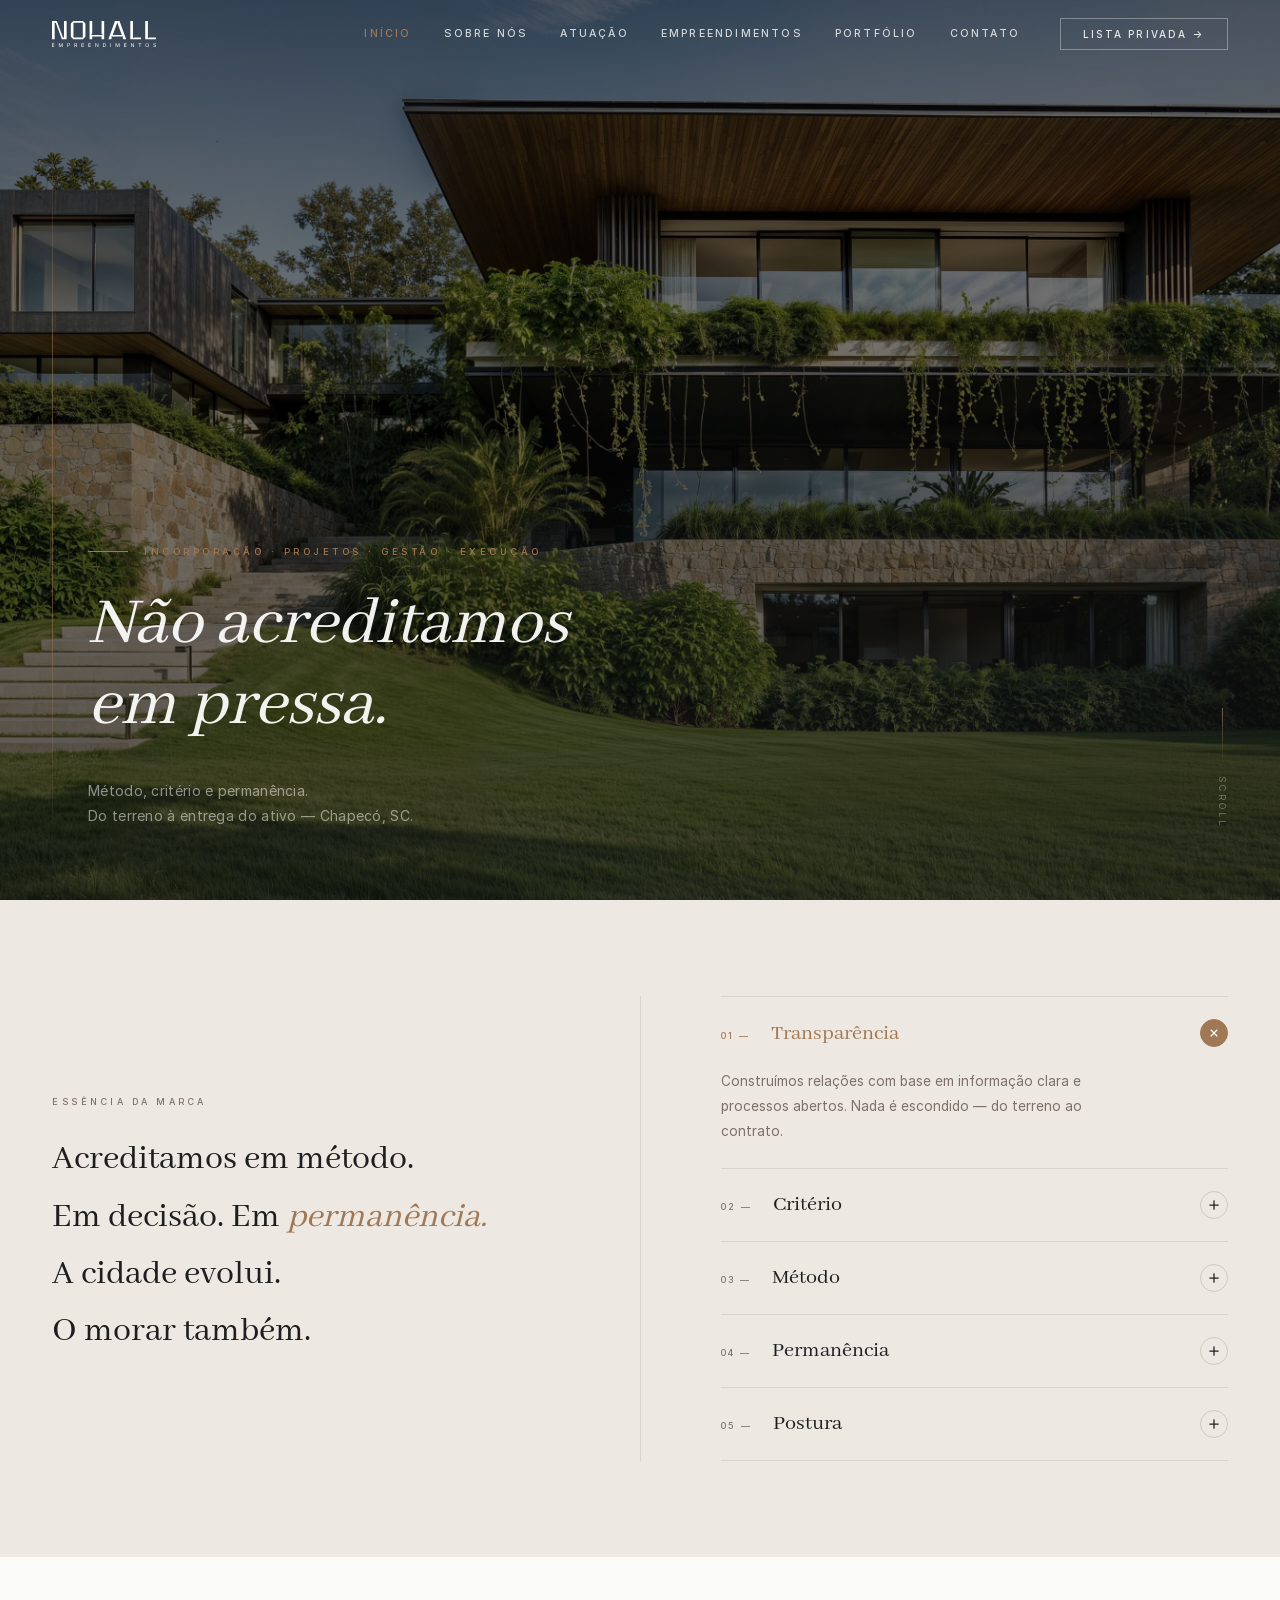
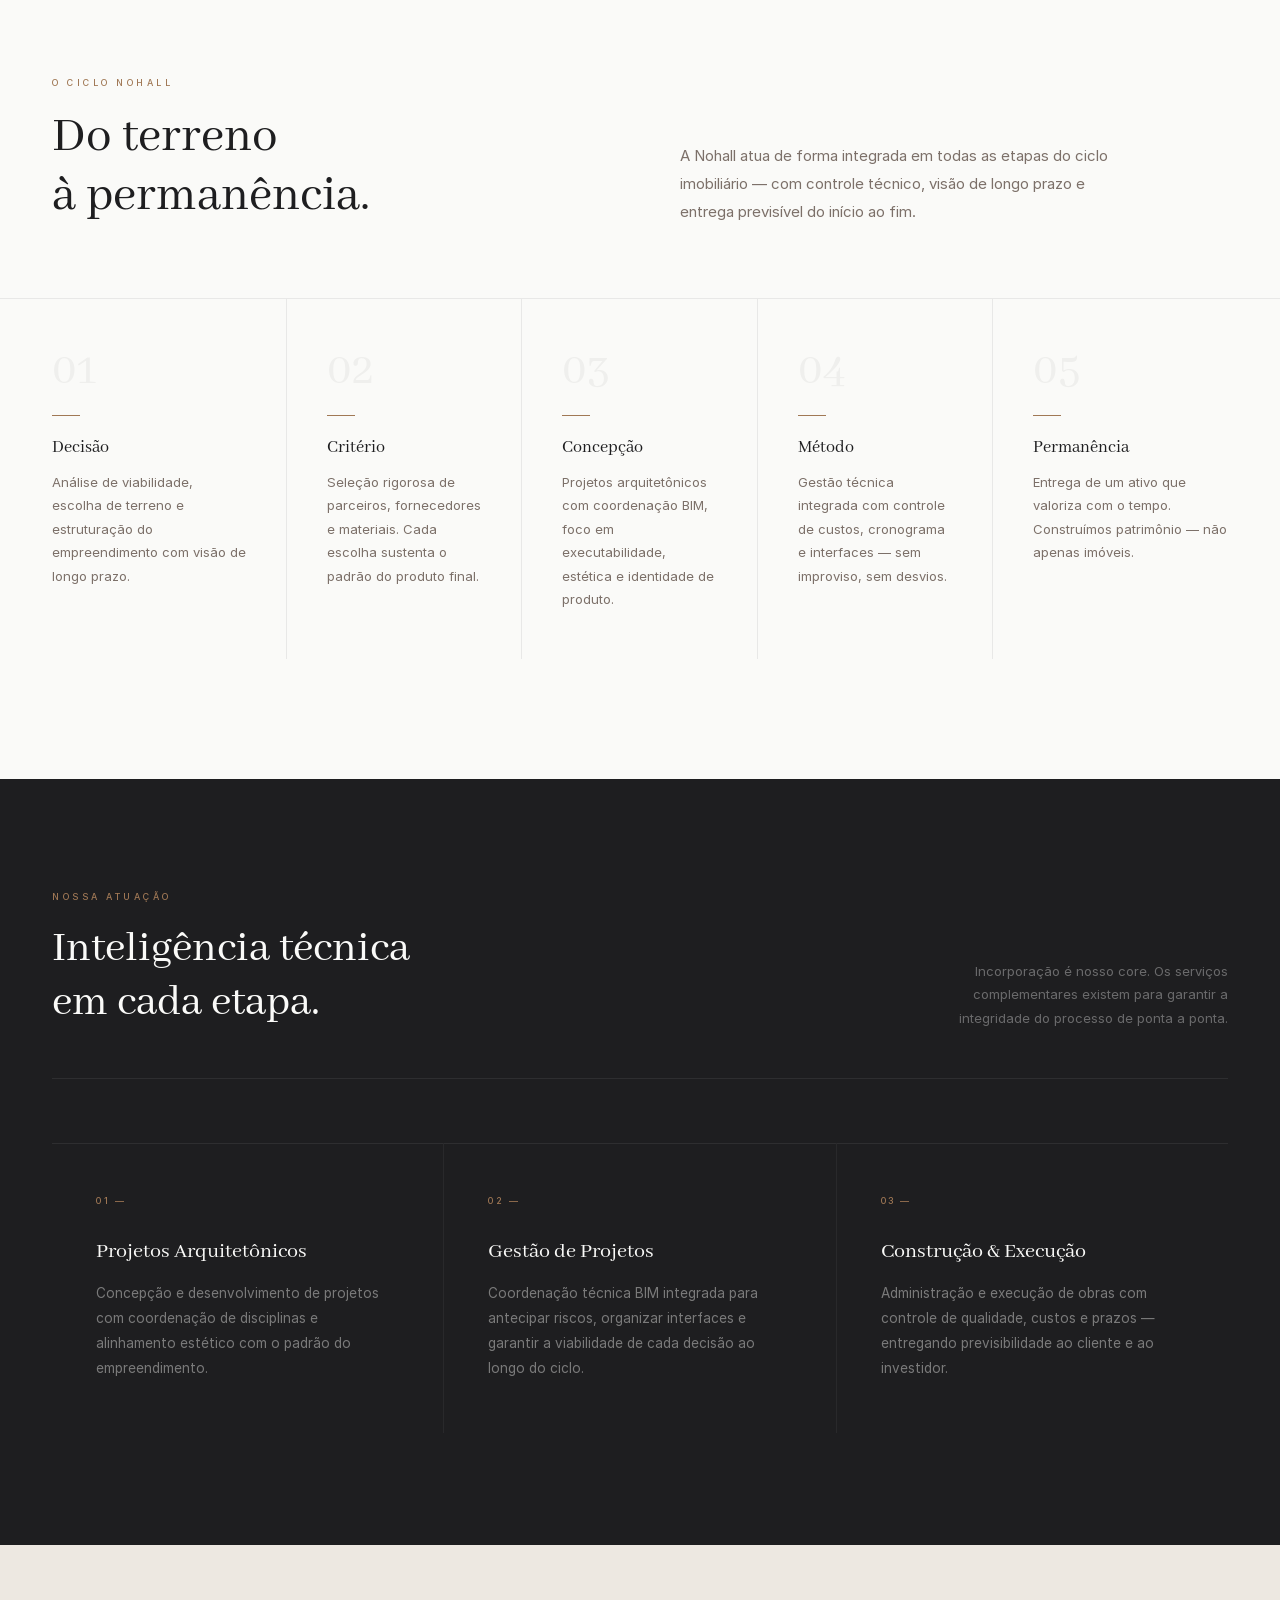
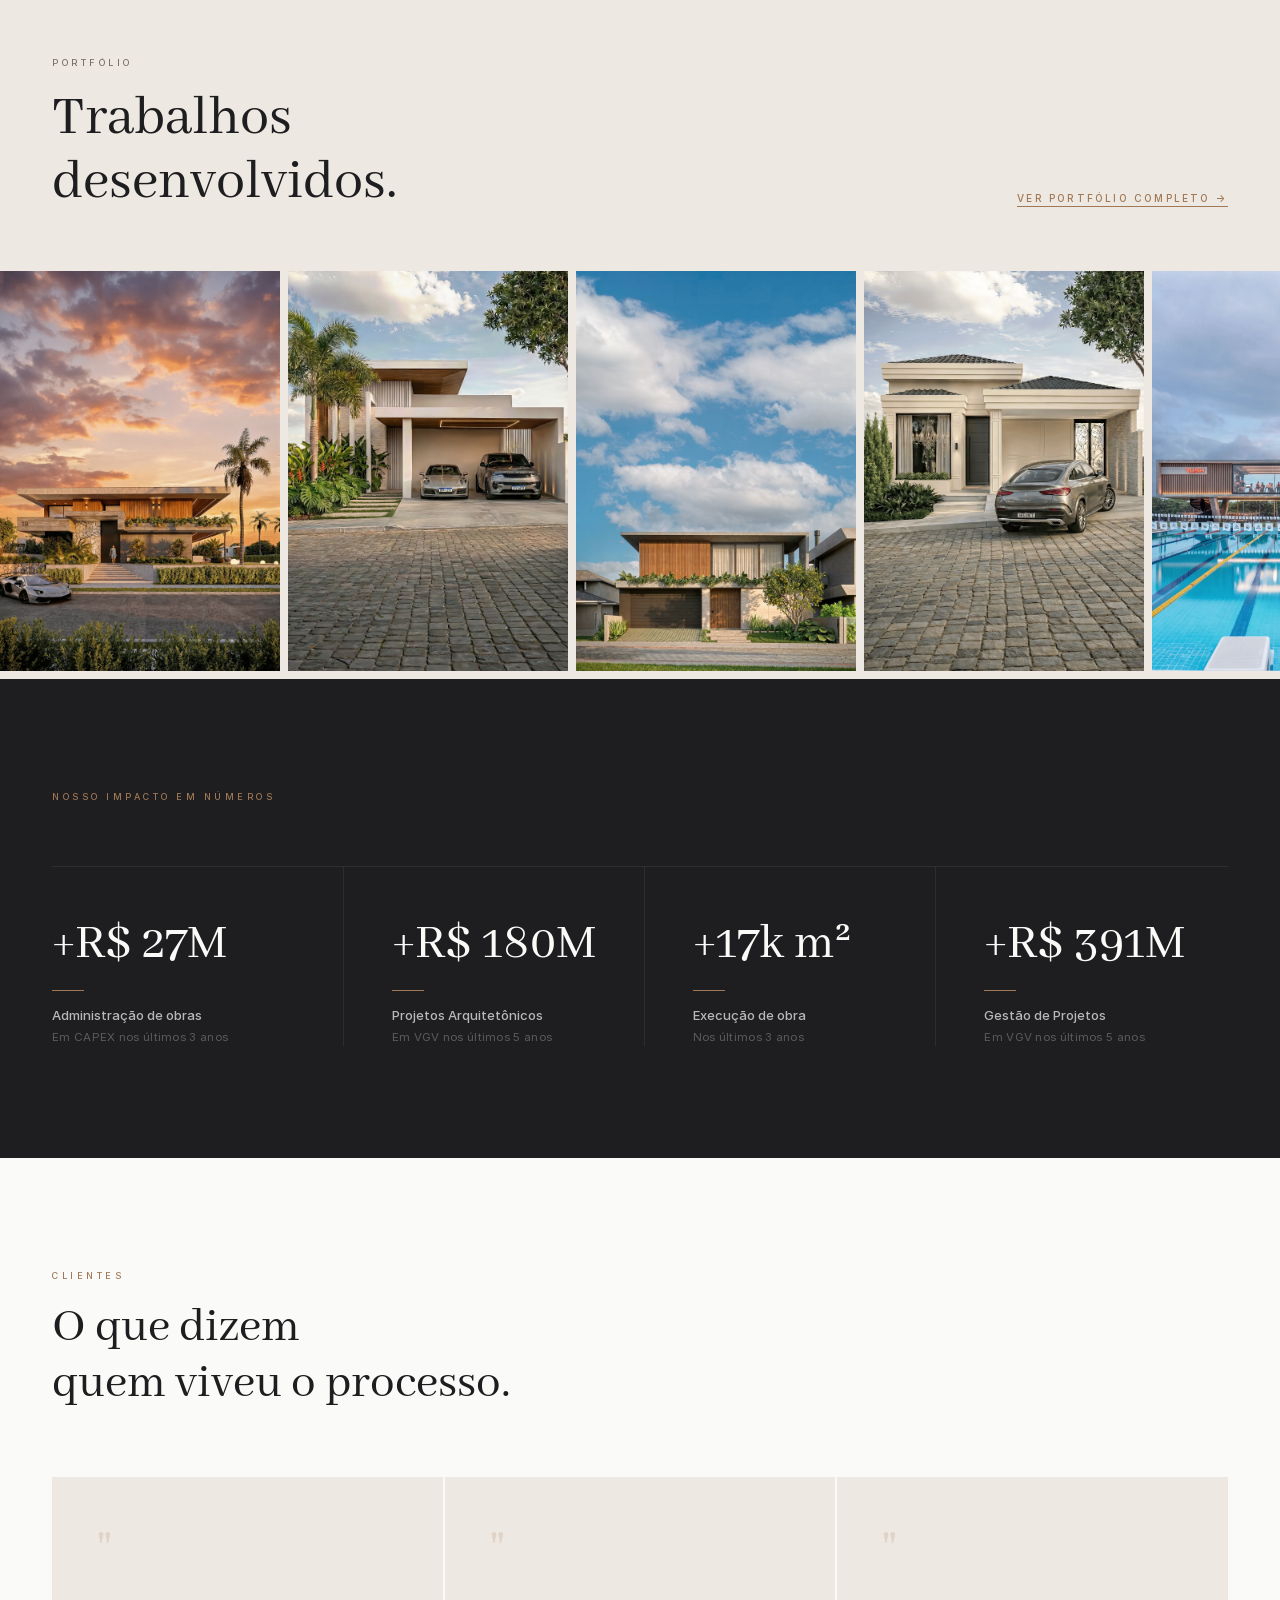
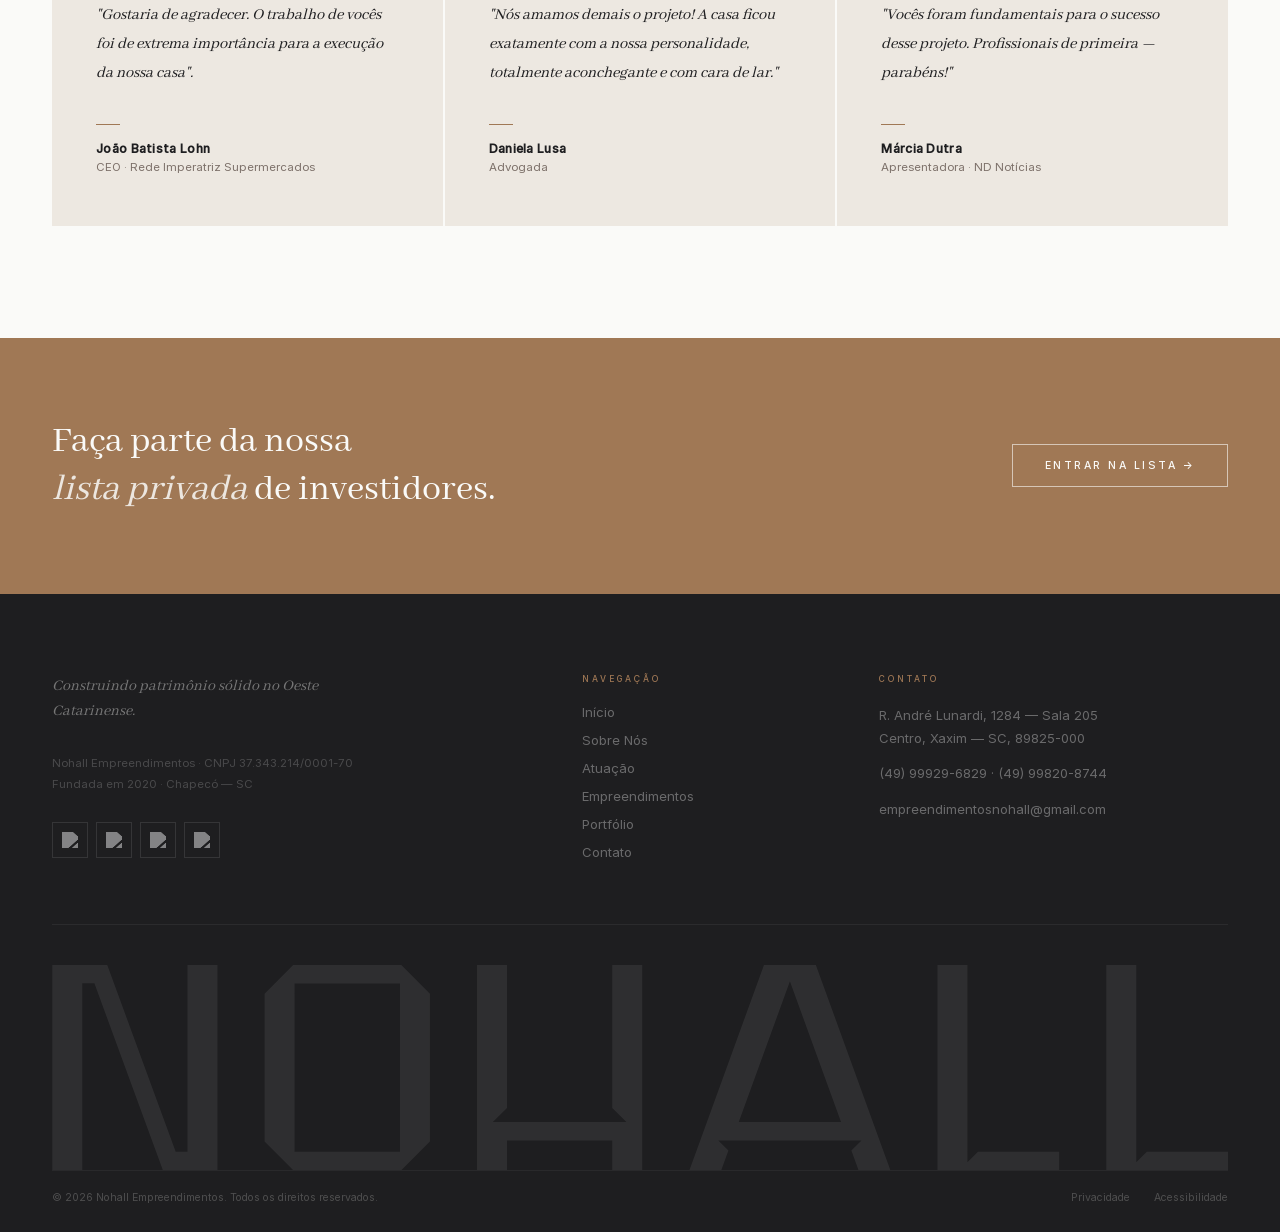
==== index.html @ 476cf3a6 "Update index.html" ====
<!DOCTYPE html>
<html lang="pt-BR">
<head>
<meta charset="UTF-8">
<meta name="viewport" content="width=device-width, initial-scale=1.0">
<title>Nohall Empreendimentos — Incorporação com Pensamento · Chapecó, SC</title>
<meta name="description" content="Incorporadora de alto padrão em Chapecó, SC. Projetos arquitetônicos, gestão técnica e incorporação com método, critério e permanência.">
<meta name="robots" content="index, follow">
<link rel="canonical" href="https://www.nohallempreendimentos.com.br/">
<meta property="og:title" content="Nohall Empreendimentos — Incorporadora de Alto Padrão em Chapecó, SC">
<meta property="og:description" content="Incorporadora de alto padrão em Chapecó, SC. Projetos arquitetônicos, gestão técnica e incorporação com método, critério e permanência.">
<meta property="og:image" content="https://www.nohallempreendimentos.com.br/images/og-cover.jpg">
<meta property="og:url" content="https://www.nohallempreendimentos.com.br/">
<meta property="og:type" content="website">
<meta property="og:locale" content="pt_BR">
<meta property="og:site_name" content="Nohall Empreendimentos">
<meta name="twitter:card" content="summary_large_image">
<meta name="twitter:title" content="Nohall Empreendimentos — Incorporadora de Alto Padrão em Chapecó, SC">
<link rel="preload" href="fonts/abhaya-libre-v18-latin-regular.woff2" as="font" type="font/woff2" crossorigin>
<link rel="preload" href="fonts/Inter-Regular.woff2" as="font" type="font/woff2" crossorigin>
<link rel="preload" href="fonts/Inter-Medium.woff2" as="font" type="font/woff2" crossorigin>
<meta name="twitter:description" content="Incorporadora de alto padrão em Chapecó, SC. Projetos arquitetônicos, gestão técnica e incorporação com método, critério e permanência.">
<script type="application/ld+json">
{"@context":"https://schema.org","@type":"RealEstateAgent","name":"Nohall Empreendimentos","description":"Incorporadora de alto padrão em Chapecó, SC. Projetos arquitetônicos, gestão técnica e incorporação com método, critério e permanência.","url":"https://www.nohallempreendimentos.com.br","telephone":"+554999296829","email":"empreendimentosnohall@gmail.com","foundingDate":"2020","address":{"@type":"PostalAddress","streetAddress":"R. André Lunardi, 1284, Sala 205","addressLocality":"Xaxim","addressRegion":"SC","postalCode":"89825-000","addressCountry":"BR"},"areaServed":{"@type":"Place","name":"Chapecó, Santa Catarina, Brasil"},"sameAs":["https://www.instagram.com/nohall.empreendimentos","https://www.facebook.com/nohallempreendimentos","https://br.linkedin.com/company/nohalldeentrada"]}
</script>

<style>
@font-face{font-family:'AbhayaLibre';src:url('fonts/abhaya-libre-v18-latin-regular.woff2') format('woff2');font-weight:400;font-display:swap;}
@font-face{font-family:'AbhayaLibre';src:url('fonts/abhaya-libre-v18-latin-500.woff2') format('woff2');font-weight:500;font-display:swap;}
@font-face{font-family:'Inter';src:url('fonts/Inter-Light.woff2') format('woff2');font-weight:300;font-display:swap;}
@font-face{font-family:'Inter';src:url('fonts/Inter-Regular.woff2') format('woff2');font-weight:400;font-display:swap;}
@font-face{font-family:'Inter';src:url('fonts/Inter-Italic.woff2') format('woff2');font-weight:400;font-style:italic;font-display:swap;}
@font-face{font-family:'Inter';src:url('fonts/Inter-Medium.woff2') format('woff2');font-weight:500;font-display:swap;}
</style>
<style>
:root{--mirage:#1E1E20;--pastel-brown:#A07855;--dawn-pink:#EDE8E1;--hemp:#7C7069;--white:#FAFAF8;--serif:'AbhayaLibre',Georgia,serif;--sans:'Inter',system-ui,sans-serif;--t:.3s cubic-bezier(.4,0,.2,1);}
*,*::before,*::after{box-sizing:border-box;margin:0;padding:0;}
.sr-only{position:absolute;width:1px;height:1px;padding:0;margin:-1px;overflow:hidden;clip:rect(0,0,0,0);white-space:nowrap;border:0;}
html{scroll-behavior:smooth;}
body{font-family:var(--sans);background:var(--white);color:var(--mirage);overflow-x:hidden;-webkit-font-smoothing:antialiased;}
a{text-decoration:none;color:inherit;}
img{display:block;max-width:100%;}
.site-header{position:fixed;top:0;left:0;right:0;z-index:200;height:68px;display:flex;align-items:center;background:transparent;border-bottom:1px solid transparent;transition:background var(--t),border-color var(--t),box-shadow var(--t);}
.site-header.scrolled{background:rgba(250,250,248,.97);backdrop-filter:blur(12px);border-bottom:1px solid rgba(30,30,32,.08);box-shadow:0 1px 24px rgba(30,30,32,.05);}
.header-inner{max-width:1360px;width:100%;margin:0 auto;padding:0 52px;display:flex;align-items:center;}
.header-logo{line-height:0;margin-right:auto;}
.logo-light{display:block;height:26px;width:auto;}
.logo-dark{display:none;height:26px;width:auto;}
.site-header.scrolled .logo-light{display:none;}
.site-header.scrolled .logo-dark{display:block;}
.header-nav{display:flex;align-items:center;gap:32px;margin-right:40px;}
.header-nav a{font-size:10.5px;font-weight:500;letter-spacing:2.2px;text-transform:uppercase;color:rgba(250,250,248,.8);transition:color var(--t);white-space:nowrap;}
.header-nav a:hover{color:#fff;}
.header-nav a.active{color:var(--pastel-brown);}
.site-header.scrolled .header-nav a{color:var(--hemp);}
.site-header.scrolled .header-nav a:hover{color:var(--mirage);}
.site-header.scrolled .header-nav a.active{color:var(--pastel-brown);border-bottom:1px solid var(--pastel-brown);padding-bottom:2px;}
.header-cta{flex-shrink:0;display:inline-flex;align-items:center;border:1px solid rgba(250,250,248,.4);color:rgba(250,250,248,.9);padding:9px 22px;font-size:10px;font-weight:500;letter-spacing:2.2px;text-transform:uppercase;transition:all var(--t);}
.header-cta:hover{background:rgba(250,250,248,.1);}
.site-header.scrolled .header-cta{border-color:var(--mirage);color:var(--mirage);}
.site-header.scrolled .header-cta:hover{background:var(--mirage);color:var(--white);}
.ham{display:none;flex-direction:column;gap:5px;cursor:pointer;margin-left:auto;}
.ham span{width:22px;height:1.5px;background:rgba(250,250,248,.85);display:block;transition:background var(--t);}
.site-header.scrolled .ham span{background:var(--mirage);}
@media(max-width:900px){.header-nav,.header-cta{display:none;}.ham{display:flex;}.header-inner{padding:0 32px;}}
.mob-nav{display:none;position:fixed;inset:0;z-index:500;background:var(--mirage);flex-direction:column;align-items:center;justify-content:center;gap:36px;}
.mob-nav.open{display:flex;}
.mob-nav a{font-size:13px;letter-spacing:3px;text-transform:uppercase;color:rgba(250,250,248,.75);font-weight:500;transition:color var(--t);}
.mob-nav a:hover{color:var(--pastel-brown);}
.mob-close{position:absolute;top:24px;right:28px;background:none;border:none;color:rgba(250,250,248,.5);font-size:22px;cursor:pointer;}
.cta-band{background:var(--pastel-brown);padding:80px 52px;}
.cta-band-inner{max-width:1360px;margin:0 auto;display:flex;align-items:center;justify-content:space-between;gap:48px;}
.cta-band-title{font-family:var(--serif);font-size:clamp(24px,3vw,40px);font-weight:400;color:var(--white);line-height:1.25;}
.cta-band-title em{font-style:italic;opacity:.85;}
.btn-cta{flex-shrink:0;display:inline-flex;align-items:center;gap:10px;border:1.5px solid rgba(250,250,248,.6);color:var(--white);padding:14px 32px;font-size:10.5px;font-weight:500;letter-spacing:2.5px;text-transform:uppercase;transition:all var(--t);}
.btn-cta:hover{background:rgba(250,250,248,.12);border-color:var(--white);}
.site-footer{background:var(--mirage);padding:80px 52px 0;overflow:hidden;}
.footer-top{max-width:1360px;margin:0 auto;display:grid;grid-template-columns:2fr 1fr 1.5fr;gap:64px;padding-bottom:64px;border-bottom:1px solid rgba(250,250,248,.06);}
.footer-tagline{font-family:var(--serif);font-size:16px;font-style:italic;color:rgba(250,250,248,.4);line-height:1.6;margin-bottom:28px;max-width:300px;}
.footer-sub{font-size:11.5px;color:rgba(250,250,248,.2);line-height:1.8;margin-bottom:28px;}
.footer-social{display:flex;gap:8px;}
.footer-social a{width:36px;height:36px;border:1px solid rgba(250,250,248,.1);display:flex;align-items:center;justify-content:center;transition:border-color var(--t);}
.footer-social a:hover{border-color:var(--pastel-brown);}
.footer-social img{width:17px;height:17px;filter:brightness(0) invert(1);opacity:.45;}
.footer-social a:hover img{opacity:.85;}
.footer-nav-label{font-size:8.5px;letter-spacing:3px;text-transform:uppercase;color:var(--pastel-brown);font-weight:500;margin-bottom:20px;}
.footer-nav-list{display:flex;flex-direction:column;gap:12px;}
.footer-nav-list a{font-size:13px;color:rgba(250,250,248,.35);transition:color var(--t);}
.footer-nav-list a:hover{color:rgba(250,250,248,.85);}
.footer-contact-item{font-size:13px;color:rgba(250,250,248,.35);line-height:1.8;margin-bottom:12px;}
.footer-contact-item a{color:rgba(250,250,248,.35);transition:color var(--t);}
.footer-contact-item a:hover{color:var(--pastel-brown);}
.footer-wordmark{display:block;overflow:hidden;line-height:0;padding:40px 0 0;}
.footer-wordmark img{width:100%;height:auto;opacity:.07;filter:brightness(10);}
.footer-legal{max-width:1360px;margin:0 auto;padding:20px 0 28px;display:flex;justify-content:space-between;align-items:center;font-size:10.5px;color:rgba(250,250,248,.22);border-top:1px solid rgba(250,250,248,.05);}
.footer-legal a{color:rgba(250,250,248,.22);transition:color var(--t);}
.footer-legal a:hover{color:rgba(250,250,248,.5);}
.footer-legal-links{display:flex;gap:24px;}
@media(max-width:900px){.cta-band{padding:64px 32px;}.cta-band-inner{flex-direction:column;align-items:flex-start;gap:32px;}.footer-top{grid-template-columns:1fr;gap:40px;}.site-footer{padding:56px 32px 0;}}
</style>

<style>






</style>
<style>
/* ══════════════════════════════════════
   DESIGN TOKENS — Nohall Manual da Marca 2026
══════════════════════════════════════ */
:root {
  --mirage:       #1E1E20;   /* Primária — fundo escuro */
  --pastel-brown: #A07855;   /* Destaque */
  --dawn-pink:    #EDE8E1;   /* Suporte claro */
  --hemp:         #7C7069;   /* Neutro */
  --white:        #FAFAF8;
  --text-dark:    #1E1E20;
  --text-muted:   #8C8680;
  --serif:        'AbhayaLibre', Georgia, serif;
  --sans:         'Inter', system-ui, sans-serif;
  --transition:   0.3s cubic-bezier(0.4, 0, 0.2, 1);
}

*, *::before, *::after { box-sizing: border-box; margin: 0; padding: 0; }
html { scroll-behavior: smooth; font-size: 16px; }
body { font-family: var(--sans); background: var(--white); color: var(--text-dark); overflow-x: hidden; -webkit-font-smoothing: antialiased; }
a { text-decoration: none; color: inherit; }
img { display: block; max-width: 100%; }

/* ══════════════════════════════════════
   HEADER — fixo, transição ao scroll
══════════════════════════════════════ */
.site-header {
  position: fixed; top: 0; left: 0; right: 0; z-index: 200;
  height: 68px;
  display: flex; align-items: center;
  background: transparent;
  border-bottom: 1px solid transparent;
  transition: background var(--transition), border-color var(--transition), box-shadow var(--transition);
}
.site-header.scrolled {
  background: rgba(250,250,248,0.97);
  backdrop-filter: blur(12px);
  border-bottom: 1px solid rgba(30,30,32,0.08);
  box-shadow: 0 1px 24px rgba(30,30,32,0.06);
}
.header-inner {
  max-width: 1360px; width: 100%; margin: 0 auto;
  padding: 0 52px;
  display: flex; align-items: center; gap: 0;
}
.header-logo { flex-shrink: 0; margin-right: auto; }
.header-logo { line-height: 0; }
.logo-light { display: block; height: 26px; width: auto; }
.logo-dark  { display: none;  height: 26px; width: auto; }
.site-header.scrolled .logo-light { display: none; }
.site-header.scrolled .logo-dark  { display: block; }

.header-nav {
  display: flex; align-items: center; gap: 32px;
  margin-right: 40px;
}
.header-nav a {
  font-size: 10.5px; font-weight: 500; letter-spacing: 2.2px;
  text-transform: uppercase; color: rgba(250,250,248,0.8);
  transition: color var(--transition);
  white-space: nowrap;
}
.header-nav a:hover { color: #fff; }
.header-nav a.active { color: var(--pastel-brown); }
.site-header.scrolled .header-nav a { color: var(--hemp); }
.site-header.scrolled .header-nav a:hover { color: var(--mirage); }
.site-header.scrolled .header-nav a.active { color: var(--pastel-brown); }

.header-cta {
  flex-shrink: 0;
  display: inline-flex; align-items: center;
  border: 1px solid rgba(250,250,248,0.35);
  color: rgba(250,250,248,0.9);
  padding: 9px 22px; font-size: 10px; font-weight: 500;
  letter-spacing: 2.2px; text-transform: uppercase;
  transition: all var(--transition);
}
.header-cta:hover { background: rgba(250,250,248,0.1); }
.site-header.scrolled .header-cta { border-color: var(--mirage); color: var(--mirage); }
.site-header.scrolled .header-cta:hover { background: var(--mirage); color: var(--white); }

.ham { display: none; flex-direction: column; gap: 5px; cursor: pointer; margin-left: auto; padding: 4px; }
.ham span { width: 22px; height: 1.5px; background: rgba(250,250,248,0.85); display: block; transition: background var(--transition); }
.site-header.scrolled .ham span { background: var(--mirage); }

/* ── Mobile Nav ── */
.mob-nav {
  display: none; position: fixed; inset: 0; z-index: 500;
  background: var(--mirage);
  flex-direction: column; align-items: center; justify-content: center; gap: 36px;
}
.mob-nav.open { display: flex; }
.mob-nav a {
  font-size: 13px; letter-spacing: 3px; text-transform: uppercase;
  color: rgba(250,250,248,0.75); font-weight: 500;
  transition: color var(--transition);
}
.mob-nav a:hover { color: var(--pastel-brown); }
.mob-close {
  position: absolute; top: 24px; right: 28px;
  background: none; border: none; color: rgba(250,250,248,0.5);
  font-size: 22px; cursor: pointer; transition: color var(--transition);
}
.mob-close:hover { color: #fff; }

/* ══════════════════════════════════════
   HERO — fullscreen editorial
══════════════════════════════════════ */
.hero {
  position: relative;
  width: 100vw; height: 100svh; min-height: 640px;
  overflow: hidden;
  background: var(--mirage);
  display: flex; flex-direction: column;
}
.hero-bg {
  position: absolute; inset: 0;
  background-image: url('images/site/imagem 03.webp');
  background-size: cover;
  background-position: center 35%;
  filter: brightness(0.48) saturate(0.85);
  transform: scale(1.04);
  animation: heroZoom 24s ease-in-out infinite alternate;
}
@keyframes heroZoom {
  from { transform: scale(1.04); }
  to   { transform: scale(1.00); }
}
.hero-overlay {
  position: absolute; inset: 0;
  background: linear-gradient(
    165deg,
    rgba(30,30,32,0.15) 0%,
    rgba(30,30,32,0.0) 40%,
    rgba(30,30,32,0.55) 100%
  );
}

/* Linha vertical decorativa — lado esquerdo */
.hero-rule {
  position: absolute;
  left: 52px; top: 120px; bottom: 60px;
  width: 1px;
  background: linear-gradient(to bottom, transparent, rgba(160,120,85,0.5) 30%, rgba(160,120,85,0.5) 70%, transparent);
  z-index: 5;
}

/* Conteúdo central do hero */
.hero-content {
  position: absolute;
  left: 88px; bottom: 72px;
  z-index: 10; max-width: 680px;
}
.hero-eyebrow {
  display: flex; align-items: center; gap: 16px;
  margin-bottom: 28px;
}
.hero-eyebrow-line { width: 40px; height: 1px; background: var(--pastel-brown); }
.hero-eyebrow-text {
  font-size: 9.5px; letter-spacing: 3.5px; text-transform: uppercase;
  color: var(--pastel-brown); font-weight: 500;
}
.hero-heading {
  font-family: var(--serif);
  font-size: clamp(36px, 5.5vw, 72px);
  font-weight: 400; font-style: italic;
  color: rgba(250,250,248,0.96);
  line-height: 1.15;
  margin-bottom: 32px;
}
.hero-subtext {
  font-size: 14px; color: rgba(250,250,248,0.52);
  line-height: 1.75; letter-spacing: 0.3px;
  max-width: 420px;
}

/* Indicador de scroll */
.hero-scroll {
  position: absolute; right: 52px; bottom: 72px; z-index: 10;
  display: flex; flex-direction: column; align-items: center; gap: 12px;
}
.hero-scroll-text {
  font-size: 9px; letter-spacing: 3px; text-transform: uppercase;
  color: rgba(250,250,248,0.35); writing-mode: vertical-lr;
}
.hero-scroll-bar {
  width: 1px; height: 56px;
  background: linear-gradient(to bottom, rgba(160,120,85,0.7), transparent);
  animation: scrollPulse 2s ease-in-out infinite;
}
@keyframes scrollPulse {
  0%,100% { opacity: 0.6; transform: scaleY(1); }
  50%      { opacity: 1; transform: scaleY(0.7); transform-origin: top; }
}

/* ══════════════════════════════════════
   MANIFESTO — faixa de texto editorial
══════════════════════════════════════ */
.manifesto-band {
  background: var(--dawn-pink);
  padding: 96px 52px;
  overflow: hidden;
}
.manifesto-inner {
  max-width: 1360px; margin: 0 auto;
  display: grid; grid-template-columns: 1fr 1px 1fr;
  gap: 80px; align-items: center;
}
.manifesto-divider { background: rgba(30,30,32,0.1); align-self: stretch; }
.manifesto-label {
  font-size: 9px; letter-spacing: 3.5px; text-transform: uppercase;
  color: var(--hemp); font-weight: 500; margin-bottom: 24px;
}
.manifesto-text {
  font-family: var(--serif);
  font-size: clamp(22px, 2.8vw, 36px);
  font-weight: 400; color: var(--mirage); line-height: 1.6;
}
.manifesto-text em { font-style: italic; color: var(--pastel-brown); }

/* ── Valores interativos — accordion estilo editorial ── */
.manifesto-values { display: flex; flex-direction: column; }
.mv-item {
  border-top: 1px solid rgba(30,30,32,0.1);
  overflow: hidden;
  cursor: pointer;
}
.mv-item:last-child { border-bottom: 1px solid rgba(30,30,32,0.1); }
.mv-header {
  display: flex; align-items: center; justify-content: space-between;
  padding: 22px 0;
  transition: padding var(--transition);
}
.mv-header-left { display: flex; align-items: baseline; gap: 20px; }
.mv-num {
  font-size: 9px; letter-spacing: 2.5px; color: var(--hemp);
  font-weight: 500; flex-shrink: 0;
  transition: color var(--transition);
}
.mv-word {
  font-family: var(--serif);
  font-size: 22px; font-weight: 400; color: var(--mirage);
  transition: color var(--transition), transform var(--transition);
  transform-origin: left center;
}
.mv-arrow {
  width: 28px; height: 28px; flex-shrink: 0;
  border: 1px solid rgba(30,30,32,0.15);
  border-radius: 50%;
  display: flex; align-items: center; justify-content: center;
  transition: background var(--transition), border-color var(--transition), transform var(--transition);
}
.mv-arrow svg { width: 10px; height: 10px; transition: transform var(--transition); }
.mv-body {
  max-height: 0; overflow: hidden;
  transition: max-height 0.45s cubic-bezier(0.4, 0, 0.2, 1), padding 0.3s;
}
.mv-body-inner {
  padding: 0 0 24px;
  font-size: 13.5px; line-height: 1.85; color: var(--hemp);
  max-width: 420px;
}

/* Estado ativo */
.mv-item.active .mv-num { color: var(--pastel-brown); }
.mv-item.active .mv-word { color: var(--pastel-brown); }
.mv-item.active .mv-arrow {
  background: var(--pastel-brown);
  border-color: var(--pastel-brown);
  transform: rotate(0deg);
}
.mv-item.active .mv-arrow svg { transform: rotate(45deg); }
.mv-item.active .mv-arrow svg path { stroke: white; }
.mv-item.active .mv-body { max-height: 120px; }

/* Hover não-ativo */
.mv-item:not(.active):hover .mv-word { transform: translateX(4px); }
.mv-item:not(.active):hover .mv-arrow { border-color: var(--pastel-brown); }

/* ══════════════════════════════════════
   CICLO NOHALL — processo em 5 etapas
══════════════════════════════════════ */
.ciclo-section {
  background: var(--white);
  padding: 120px 0;
}
.ciclo-header {
  max-width: 1360px; margin: 0 auto 72px;
  padding: 0 52px;
  display: grid; grid-template-columns: 1fr 1fr; gap: 80px; align-items: end;
}
.ciclo-label {
  font-size: 9px; letter-spacing: 3.5px; text-transform: uppercase;
  color: var(--pastel-brown); font-weight: 500; margin-bottom: 20px;
}
.ciclo-title {
  font-family: var(--serif);
  font-size: clamp(32px, 4vw, 52px);
  font-weight: 400; color: var(--mirage); line-height: 1.15;
}
.ciclo-desc {
  font-size: 15px; line-height: 1.85; color: var(--hemp);
  max-width: 440px; align-self: end;
}
.ciclo-steps {
  max-width: 1360px; margin: 0 auto;
  padding: 0 52px;
  display: grid; grid-template-columns: repeat(5, 1fr);
  border-top: 1px solid rgba(30,30,32,0.08);
}
.ciclo-step {
  padding: 48px 40px 48px 0;
  border-right: 1px solid rgba(30,30,32,0.08);
  position: relative;
}
.ciclo-step:last-child { border-right: none; padding-right: 0; }
.ciclo-step + .ciclo-step { padding-left: 40px; }
.ciclo-step-num {
  font-family: var(--serif);
  font-size: 48px; font-weight: 400;
  color: rgba(30,30,32,0.05); line-height: 1;
  margin-bottom: 20px; display: block;
}
.ciclo-step-bar {
  width: 28px; height: 1px;
  background: var(--pastel-brown);
  margin-bottom: 20px;
}
.ciclo-step-title {
  font-family: var(--serif);
  font-size: 18px; font-weight: 400; color: var(--mirage);
  margin-bottom: 12px; line-height: 1.3;
}
.ciclo-step-desc {
  font-size: 13px; line-height: 1.8; color: var(--hemp);
}

/* ══════════════════════════════════════
   SERVIÇOS — fundo Mirage
══════════════════════════════════════ */
.services-section {
  background: var(--mirage);
  padding: 112px 52px;
}
.services-inner { max-width: 1360px; margin: 0 auto; }
.services-top {
  display: flex; align-items: flex-end; justify-content: space-between;
  margin-bottom: 64px;
  padding-bottom: 48px;
  border-bottom: 1px solid rgba(250,250,248,0.07);
}
.services-label {
  font-size: 9px; letter-spacing: 3.5px; text-transform: uppercase;
  color: var(--pastel-brown); font-weight: 500; margin-bottom: 20px;
}
.services-title {
  font-family: var(--serif);
  font-size: clamp(30px, 3.5vw, 48px);
  font-weight: 400; color: var(--white); line-height: 1.2;
}
.services-note {
  font-size: 13px; color: rgba(250,250,248,0.35);
  max-width: 280px; line-height: 1.8; text-align: right;
}
.services-grid {
  display: grid; grid-template-columns: repeat(3, 1fr);
  gap: 1px; background: rgba(250,250,248,0.05);
}
.service-card {
  background: var(--mirage);
  padding: 52px 44px;
  transition: background var(--transition);
  position: relative;
}
.service-card::before {
  content: '';
  position: absolute; top: 0; left: 0; right: 0;
  height: 1px;
  background: rgba(250,250,248,0.07);
}
.service-card:hover { background: rgba(250,250,248,0.03); }
.service-card-num {
  font-size: 9px; letter-spacing: 2.5px; color: var(--pastel-brown);
  margin-bottom: 32px; display: block; font-weight: 500;
}
.service-card-title {
  font-family: var(--serif);
  font-size: 22px; font-weight: 400; color: var(--white);
  margin-bottom: 16px; line-height: 1.25;
}
.service-card-desc {
  font-size: 13.5px; line-height: 1.85; color: rgba(250,250,248,0.42);
}

/* ══════════════════════════════════════
   PORTFÓLIO — galeria com scroll
══════════════════════════════════════ */
.portfolio-section {
  background: var(--dawn-pink);
  padding: 112px 0 0;
}
.portfolio-header {
  max-width: 1360px; margin: 0 auto 56px;
  padding: 0 52px;
  display: flex; align-items: flex-end; justify-content: space-between;
}
.portfolio-label {
  font-size: 9px; letter-spacing: 3.5px; text-transform: uppercase;
  color: var(--hemp); font-weight: 500; margin-bottom: 20px;
}
.portfolio-title {
  font-family: var(--serif);
  font-size: clamp(34px, 4.5vw, 60px);
  font-weight: 400; color: var(--mirage); line-height: 1.1;
}
.portfolio-link {
  font-size: 10px; font-weight: 500; letter-spacing: 2.2px;
  text-transform: uppercase; color: var(--pastel-brown);
  border-bottom: 1px solid var(--pastel-brown);
  padding-bottom: 2px; margin-bottom: 8px; white-space: nowrap;
  transition: color var(--transition), border-color var(--transition);
}
.portfolio-link:hover { color: var(--mirage); border-color: var(--mirage); }

.gallery-viewport {
  overflow: hidden; width: 100%; position: relative;
  max-width: 100vw;
}
.gallery-track {
  display: flex; gap: 8px;
  width: max-content;
  padding: 0 0 8px;
  animation: galleryScroll 50s linear infinite;
}
.gallery-track:hover { animation-play-state: paused; }
@keyframes galleryScroll {
  0%   { transform: translateX(0); }
  100% { transform: translateX(-50%); }
}
.gallery-card {
  position: relative; flex-shrink: 0;
  width: 280px; height: 400px; overflow: hidden;
  cursor: pointer;
}
.gallery-card img {
  width: 100%; height: 100%; object-fit: cover;
  transition: transform 0.7s ease, filter 0.5s;
  filter: saturate(0.9);
}
.gallery-card:hover img { transform: scale(1.05); filter: saturate(1); }
.gallery-overlay {
  position: absolute; inset: 0;
  background: linear-gradient(to top, rgba(30,30,32,0.85) 0%, transparent 50%);
  opacity: 0; transition: opacity 0.4s;
  padding: 24px; display: flex; flex-direction: column; justify-content: flex-end;
}
.gallery-card:hover .gallery-overlay { opacity: 1; }
.gallery-name {
  font-family: var(--serif);
  font-size: 18px; color: #fff; font-weight: 400; line-height: 1.2;
}
.gallery-cat {
  font-size: 8.5px; letter-spacing: 2.5px; text-transform: uppercase;
  color: var(--pastel-brown); margin-top: 6px; font-weight: 500;
}

/* ══════════════════════════════════════
   NÚMEROS — dark, impacto
══════════════════════════════════════ */
.numbers-section {
  background: var(--mirage);
  padding: 112px 52px;
}
.numbers-inner { max-width: 1360px; margin: 0 auto; }
.numbers-label {
  font-size: 9px; letter-spacing: 3.5px; text-transform: uppercase;
  color: var(--pastel-brown); font-weight: 500; margin-bottom: 64px;
}
.numbers-grid {
  display: grid; grid-template-columns: repeat(4, 1fr);
  border-top: 1px solid rgba(250,250,248,0.07);
}
.number-item {
  padding: 52px 48px 0 0;
  border-right: 1px solid rgba(250,250,248,0.07);
}
.number-item + .number-item { padding-left: 48px; }
.number-item:last-child { border-right: none; padding-right: 0; }
.number-value {
  font-family: var(--serif);
  font-size: clamp(34px, 4vw, 58px);
  font-weight: 400; color: var(--white);
  line-height: 1; margin-bottom: 20px;
  white-space: nowrap;
}
.number-bar { width: 32px; height: 1px; background: var(--pastel-brown); margin-bottom: 16px; }
.number-label { font-size: 13px; font-weight: 500; color: rgba(250,250,248,0.7); margin-bottom: 6px; }
.number-desc { font-size: 11.5px; color: rgba(250,250,248,0.28); letter-spacing: 0.3px; line-height: 1.5; }

/* ══════════════════════════════════════
   DEPOIMENTOS
══════════════════════════════════════ */
.testimonials-section {
  background: var(--white);
  padding: 112px 52px;
}
.testimonials-inner { max-width: 1360px; margin: 0 auto; }
.testimonials-top {
  margin-bottom: 64px;
}
.testimonials-label {
  font-size: 9px; letter-spacing: 3.5px; text-transform: uppercase;
  color: var(--pastel-brown); font-weight: 500; margin-bottom: 20px;
}
.testimonials-title {
  font-family: var(--serif);
  font-size: clamp(30px, 3.8vw, 50px);
  font-weight: 400; color: var(--mirage); line-height: 1.15;
}
.testimonials-grid {
  display: grid; grid-template-columns: repeat(3, 1fr); gap: 2px;
}
.testimonial {
  background: var(--dawn-pink);
  padding: 52px 44px;
  border-top: 3px solid transparent;
  transition: border-color var(--transition);
}
.testimonial:hover { border-top-color: var(--pastel-brown); }
.t-quote {
  font-family: var(--serif);
  font-size: 56px; color: rgba(160,120,85,0.18);
  line-height: 0.8; margin-bottom: 24px; display: block;
}
.t-text {
  font-family: var(--serif);
  font-size: 16.5px; font-style: italic;
  color: var(--mirage); line-height: 1.75; margin-bottom: 36px;
}
.t-line { width: 24px; height: 1px; background: var(--pastel-brown); margin-bottom: 16px; }
.t-author { font-size: 12.5px; font-weight: 600; color: var(--mirage); letter-spacing: 0.3px; }
.t-role { font-size: 11.5px; color: var(--hemp); margin-top: 4px; }

/* ══════════════════════════════════════
   CTA BAND
══════════════════════════════════════ */
.cta-band {
  background: var(--pastel-brown);
  padding: 80px 52px;
}
.cta-band-inner {
  max-width: 1360px; margin: 0 auto;
  display: flex; align-items: center; justify-content: space-between; gap: 48px;
}
.cta-band-title {
  font-family: var(--serif);
  font-size: clamp(24px, 3vw, 40px);
  font-weight: 400; color: var(--white); line-height: 1.25;
}
.cta-band-title em { font-style: italic; opacity: 0.85; }
.btn-cta {
  flex-shrink: 0;
  display: inline-flex; align-items: center; gap: 10px;
  background: transparent;
  border: 1.5px solid rgba(250,250,248,0.6);
  color: var(--white);
  padding: 14px 32px; font-size: 10.5px; font-weight: 500;
  letter-spacing: 2.5px; text-transform: uppercase;
  transition: all var(--transition);
}
.btn-cta:hover {
  background: rgba(250,250,248,0.12);
  border-color: var(--white);
}

/* ══════════════════════════════════════
   FOOTER
══════════════════════════════════════ */
.site-footer {
  background: var(--mirage);
  padding: 80px 52px 0;
  overflow: hidden;
}
.footer-top {
  max-width: 1360px; margin: 0 auto;
  display: grid; grid-template-columns: 2fr 1fr 1.5fr; gap: 64px;
  padding-bottom: 64px;
  border-bottom: 1px solid rgba(250,250,248,0.06);
}
.footer-tagline {
  font-family: var(--serif);
  font-size: 16px; font-style: italic;
  color: rgba(250,250,248,0.4); line-height: 1.6;
  margin-bottom: 28px; max-width: 300px;
}
.footer-sub {
  font-size: 11.5px; color: rgba(250,250,248,0.2);
  line-height: 1.8; margin-bottom: 28px;
}
.footer-social { display: flex; gap: 8px; }
.footer-social a {
  width: 36px; height: 36px;
  border: 1px solid rgba(250,250,248,0.1);
  display: flex; align-items: center; justify-content: center;
  transition: border-color var(--transition);
}
.footer-social a:hover { border-color: var(--pastel-brown); }
.footer-social img { width: 17px; height: 17px; filter: brightness(0) invert(1); opacity: 0.45; }
.footer-social a:hover img { opacity: 0.85; }
.footer-nav-label {
  font-size: 8.5px; letter-spacing: 3px; text-transform: uppercase;
  color: var(--pastel-brown); font-weight: 500; margin-bottom: 20px;
}
.footer-nav-list { display: flex; flex-direction: column; gap: 12px; }
.footer-nav-list a { font-size: 13px; color: rgba(250,250,248,0.35); transition: color var(--transition); }
.footer-nav-list a:hover { color: rgba(250,250,248,0.85); }
.footer-contact-item { font-size: 13px; color: rgba(250,250,248,0.35); line-height: 1.8; margin-bottom: 12px; }
.footer-contact-item a { color: rgba(250,250,248,0.35); transition: color var(--transition); }
.footer-contact-item a:hover { color: var(--pastel-brown); }

.footer-wordmark {
  display: block; overflow: hidden; line-height: 0;
  padding: 40px 0 0;
}
.footer-wordmark img { width: 100%; height: auto; opacity: 0.07; filter: brightness(10); }

.footer-legal {
  max-width: 1360px; margin: 0 auto;
  padding: 20px 0 28px;
  display: flex; justify-content: space-between; align-items: center;
  font-size: 10.5px; color: rgba(250,250,248,0.22);
  border-top: 1px solid rgba(250,250,248,0.05);
}
.footer-legal a { color: rgba(250,250,248,0.22); transition: color var(--transition); }
.footer-legal a:hover { color: rgba(250,250,248,0.5); }
.footer-legal-links { display: flex; gap: 24px; }

/* ══════════════════════════════════════
   RESPONSIVE
══════════════════════════════════════ */
@media (max-width: 1100px) {
  .ciclo-steps { grid-template-columns: repeat(3, 1fr); }
  .ciclo-step:nth-child(3) { border-right: none; }
  .ciclo-step:nth-child(4) { padding-left: 0; }
  .numbers-grid { grid-template-columns: repeat(2, 1fr); }
  .number-item:nth-child(2) { border-right: none; padding-right: 0; }
  .number-item:nth-child(3) { padding-left: 0; }
}
@media (max-width: 900px) {
  .header-nav, .header-cta { display: none; }
  .ham { display: flex; }
  .hero-content { left: 32px; right: 32px; bottom: 52px; }
  .hero-rule, .hero-scroll { display: none; }
  .manifesto-inner { grid-template-columns: 1fr; gap: 48px; }
  .manifesto-divider { display: none; }
  .ciclo-header { grid-template-columns: 1fr; gap: 24px; }
  .ciclo-steps { grid-template-columns: repeat(2, 1fr); padding: 0 32px; }
  .ciclo-step:nth-child(2n) { border-right: none; padding-right: 0; }
  .ciclo-step:nth-child(2n+1) { padding-left: 0; }
  .services-section, .numbers-section, .testimonials-section, .portfolio-header { padding-left: 32px; padding-right: 32px; }
  .manifesto-band, .cta-band { padding-left: 32px; padding-right: 32px; }
  .ciclo-header { padding: 0 32px; }
  .services-grid { grid-template-columns: 1fr; }
  .services-top { flex-direction: column; align-items: flex-start; gap: 20px; }
  .services-note { text-align: left; }
  .testimonials-grid { grid-template-columns: 1fr; }
  .numbers-grid { grid-template-columns: 1fr 1fr; }
  .cta-band-inner { flex-direction: column; align-items: flex-start; gap: 32px; }
  .footer-top { grid-template-columns: 1fr; gap: 40px; }
  .site-footer { padding: 56px 32px 0; }
  .header-inner { padding: 0 32px; }
  .portfolio-header { flex-direction: column; align-items: flex-start; gap: 20px; }
}
@media (max-width: 600px) {
  .ciclo-steps { grid-template-columns: 1fr; padding: 0 24px; }
  .ciclo-step { border-right: none !important; padding-left: 0 !important; padding-right: 0 !important; }
  .numbers-grid { grid-template-columns: 1fr; }
  .number-item { border-right: none !important; padding-left: 0 !important; padding-right: 0 !important; }
  .footer-legal { flex-direction: column; gap: 10px; text-align: center; }
  .manifesto-values { display: flex; flex-direction: column; }
}
</style>
</head>
<body>
<h1 class="sr-only">Nohall Empreendimentos — Incorporadora de Alto Padrão em Chapecó, SC</h1>
<nav class="mob-nav" id="mobNav">
  <button class="mob-close" onclick="document.getElementById('mobNav').classList.remove('open')">✕</button>
  <a href="index.html">Início</a><a href="sobre-nos.html">Sobre Nós</a><a href="atuacao.html">Atuação</a>
  <a href="empreendimentos.html">Empreendimentos</a><a href="portfolio.html">Portfólio</a><a href="contato.html">Contato</a>
</nav>
<header class="site-header" id="siteHeader">
  <div class="header-inner">
    <a href="index.html" class="header-logo">
      <img class="logo-light" src="[data-uri]" alt="Nohall Empreendimentos">
      <img class="logo-dark"  src="[data-uri]"  alt="Nohall Empreendimentos">
    </a>
    <nav class="header-nav"><a href="index.html" class="active">Início</a><a href="sobre-nos.html">Sobre Nós</a><a href="atuacao.html">Atuação</a><a href="empreendimentos.html">Empreendimentos</a><a href="portfolio.html">Portfólio</a><a href="contato.html">Contato</a></nav>
    <a href="lista-privada.html" class="header-cta">Lista Privada →</a>
    <div class="ham" onclick="document.getElementById('mobNav').classList.add('open')"><span></span><span></span><span></span></div>
  </div>
</header>

<!-- ── MOBILE NAV ── -->


<!-- ── HEADER ── -->


<!-- ════════════════════════
     HERO
════════════════════════ -->
<section class="hero">
  <div class="hero-bg"></div>
  <div class="hero-overlay"></div>
  <div class="hero-rule"></div>

  <div class="hero-content">
    <div class="hero-eyebrow">
      <div class="hero-eyebrow-line"></div>
      <span class="hero-eyebrow-text">Incorporação · Projetos · Gestão · Execução</span>
    </div>
    <h1 class="hero-heading">Não acreditamos<br>em pressa.</h1>
    <p class="hero-subtext">Método, critério e permanência.<br>Do terreno à entrega do ativo — Chapecó, SC.</p>
  </div>

  <div class="hero-scroll">
    <div class="hero-scroll-bar"></div>
    <span class="hero-scroll-text">Scroll</span>
  </div>
</section>

<!-- ════════════════════════
     MANIFESTO
════════════════════════ -->
<section class="manifesto-band">
  <div class="manifesto-inner">
    <div class="manifesto-left">
      <div class="manifesto-label">Essência da Marca</div>
      <p class="manifesto-text">
        Acreditamos em método.<br>
        Em decisão. Em <em>permanência.</em><br>
        A cidade evolui.<br>
        O morar também.
      </p>
    </div>
    <div class="manifesto-divider"></div>
    <div class="manifesto-right">
      <div class="manifesto-values">

        <div class="mv-item active">
          <div class="mv-header">
            <div class="mv-header-left">
              <span class="mv-num">01 —</span>
              <span class="mv-word">Transparência</span>
            </div>
            <div class="mv-arrow">
              <svg viewBox="0 0 12 12" fill="none" xmlns="http://www.w3.org/2000/svg">
                <path d="M6 1v10M1 6h10" stroke="#1E1E20" stroke-width="1.5" stroke-linecap="round"/>
              </svg>
            </div>
          </div>
          <div class="mv-body">
            <div class="mv-body-inner">Construímos relações com base em informação clara e processos abertos. Nada é escondido — do terreno ao contrato.</div>
          </div>
        </div>

        <div class="mv-item">
          <div class="mv-header">
            <div class="mv-header-left">
              <span class="mv-num">02 —</span>
              <span class="mv-word">Critério</span>
            </div>
            <div class="mv-arrow">
              <svg viewBox="0 0 12 12" fill="none" xmlns="http://www.w3.org/2000/svg">
                <path d="M6 1v10M1 6h10" stroke="#1E1E20" stroke-width="1.5" stroke-linecap="round"/>
              </svg>
            </div>
          </div>
          <div class="mv-body">
            <div class="mv-body-inner">Cada decisão — de terreno, parceiro ou material — passa por uma avaliação rigorosa. Não fazemos por impulso ou por volume.</div>
          </div>
        </div>

        <div class="mv-item">
          <div class="mv-header">
            <div class="mv-header-left">
              <span class="mv-num">03 —</span>
              <span class="mv-word">Método</span>
            </div>
            <div class="mv-arrow">
              <svg viewBox="0 0 12 12" fill="none" xmlns="http://www.w3.org/2000/svg">
                <path d="M6 1v10M1 6h10" stroke="#1E1E20" stroke-width="1.5" stroke-linecap="round"/>
              </svg>
            </div>
          </div>
          <div class="mv-body">
            <div class="mv-body-inner">Processos estruturados que garantem previsibilidade em todas as etapas — do projeto à entrega. Sem improvisos, sem desvios.</div>
          </div>
        </div>

        <div class="mv-item">
          <div class="mv-header">
            <div class="mv-header-left">
              <span class="mv-num">04 —</span>
              <span class="mv-word">Permanência</span>
            </div>
            <div class="mv-arrow">
              <svg viewBox="0 0 12 12" fill="none" xmlns="http://www.w3.org/2000/svg">
                <path d="M6 1v10M1 6h10" stroke="#1E1E20" stroke-width="1.5" stroke-linecap="round"/>
              </svg>
            </div>
          </div>
          <div class="mv-body">
            <div class="mv-body-inner">Construímos com intenção de durar. Não perseguimos tendências — criamos patrimônio que valoriza com o tempo.</div>
          </div>
        </div>

        <div class="mv-item">
          <div class="mv-header">
            <div class="mv-header-left">
              <span class="mv-num">05 —</span>
              <span class="mv-word">Postura</span>
            </div>
            <div class="mv-arrow">
              <svg viewBox="0 0 12 12" fill="none" xmlns="http://www.w3.org/2000/svg">
                <path d="M6 1v10M1 6h10" stroke="#1E1E20" stroke-width="1.5" stroke-linecap="round"/>
              </svg>
            </div>
          </div>
          <div class="mv-body">
            <div class="mv-body-inner">Elegante, mas sem arrogância. Seguros sem ser frios. Nossa postura reflete o que entregamos: consistência e respeito ao cliente.</div>
          </div>
        </div>

      </div>
    </div>
  </div>
</section>

<!-- ════════════════════════
     O CICLO NOHALL
════════════════════════ -->
<section class="ciclo-section">
  <div class="ciclo-header">
    <div>
      <div class="ciclo-label">O Ciclo Nohall</div>
      <h2 class="ciclo-title">Do terreno<br>à permanência.</h2>
    </div>
    <p class="ciclo-desc">A Nohall atua de forma integrada em todas as etapas do ciclo imobiliário — com controle técnico, visão de longo prazo e entrega previsível do início ao fim.</p>
  </div>
  <div class="ciclo-steps">
    <div class="ciclo-step">
      <span class="ciclo-step-num">01</span>
      <div class="ciclo-step-bar"></div>
      <div class="ciclo-step-title">Decisão</div>
      <p class="ciclo-step-desc">Análise de viabilidade, escolha de terreno e estruturação do empreendimento com visão de longo prazo.</p>
    </div>
    <div class="ciclo-step">
      <span class="ciclo-step-num">02</span>
      <div class="ciclo-step-bar"></div>
      <div class="ciclo-step-title">Critério</div>
      <p class="ciclo-step-desc">Seleção rigorosa de parceiros, fornecedores e materiais. Cada escolha sustenta o padrão do produto final.</p>
    </div>
    <div class="ciclo-step">
      <span class="ciclo-step-num">03</span>
      <div class="ciclo-step-bar"></div>
      <div class="ciclo-step-title">Concepção</div>
      <p class="ciclo-step-desc">Projetos arquitetônicos com coordenação BIM, foco em executabilidade, estética e identidade de produto.</p>
    </div>
    <div class="ciclo-step">
      <span class="ciclo-step-num">04</span>
      <div class="ciclo-step-bar"></div>
      <div class="ciclo-step-title">Método</div>
      <p class="ciclo-step-desc">Gestão técnica integrada com controle de custos, cronograma e interfaces — sem improviso, sem desvios.</p>
    </div>
    <div class="ciclo-step">
      <span class="ciclo-step-num">05</span>
      <div class="ciclo-step-bar"></div>
      <div class="ciclo-step-title">Permanência</div>
      <p class="ciclo-step-desc">Entrega de um ativo que valoriza com o tempo. Construímos patrimônio — não apenas imóveis.</p>
    </div>
  </div>
</section>

<!-- ════════════════════════
     SERVIÇOS
════════════════════════ -->
<section class="services-section">
  <div class="services-inner">
    <div class="services-top">
      <div>
        <div class="services-label">Nossa Atuação</div>
        <h2 class="services-title">Inteligência técnica<br>em cada etapa.</h2>
      </div>
      <p class="services-note">Incorporação é nosso core. Os serviços complementares existem para garantir a integridade do processo de ponta a ponta.</p>
    </div>
    <div class="services-grid">
      <div class="service-card">
        <span class="service-card-num">01 —</span>
        <div class="service-card-title">Projetos Arquitetônicos</div>
        <p class="service-card-desc">Concepção e desenvolvimento de projetos com coordenação de disciplinas e alinhamento estético com o padrão do empreendimento.</p>
      </div>
      <div class="service-card">
        <span class="service-card-num">02 —</span>
        <div class="service-card-title">Gestão de Projetos</div>
        <p class="service-card-desc">Coordenação técnica BIM integrada para antecipar riscos, organizar interfaces e garantir a viabilidade de cada decisão ao longo do ciclo.</p>
      </div>
      <div class="service-card">
        <span class="service-card-num">03 —</span>
        <div class="service-card-title">Construção & Execução</div>
        <p class="service-card-desc">Administração e execução de obras com controle de qualidade, custos e prazos — entregando previsibilidade ao cliente e ao investidor.</p>
      </div>
    </div>
  </div>
</section>

<!-- ════════════════════════
     PORTFÓLIO — galeria
════════════════════════ -->
<section class="portfolio-section">
  <div class="portfolio-header">
    <div>
      <div class="portfolio-label">Portfólio</div>
      <h2 class="portfolio-title">Trabalhos<br>desenvolvidos.</h2>
    </div>
    <a href="portfolio.html" class="portfolio-link">Ver portfólio completo →</a>
  </div>
  <div class="gallery-viewport">
        <div class="gallery-track">
      <div class="gallery-card"><img src="images/empreendimentos/casa-jbl.webp" alt="Casa JBL" loading="lazy"><div class="gallery-overlay"><div class="gallery-name">Casa JBL</div><div class="gallery-cat">Residencial</div></div></div>
      <div class="gallery-card"><img src="images/empreendimentos/casa-aurora.webp" alt="Casa Aurora" loading="lazy"><div class="gallery-overlay"><div class="gallery-name">Casa Aurora</div><div class="gallery-cat">Residencial</div></div></div>
      <div class="gallery-card"><img src="images/empreendimentos/casa-bossa.webp" alt="Casa Bossa" loading="lazy"><div class="gallery-overlay"><div class="gallery-name">Casa Bossa</div><div class="gallery-cat">Alto Padrão</div></div></div>
      <div class="gallery-card"><img src="images/empreendimentos/casa-elisios.webp" alt="Casa Elísios" loading="lazy"><div class="gallery-overlay"><div class="gallery-name">Casa Elísios</div><div class="gallery-cat">Residencial</div></div></div>
      <div class="gallery-card"><img src="images/empreendimentos/rush-wellness.webp" alt="RUSH Wellness" loading="lazy"><div class="gallery-overlay"><div class="gallery-name">RUSH Wellness</div><div class="gallery-cat">Comercial</div></div></div>
      <div class="gallery-card"><img src="images/empreendimentos/casa-onix.webp" alt="Casa Ônix" loading="lazy"><div class="gallery-overlay"><div class="gallery-name">Casa Ônix</div><div class="gallery-cat">Residencial</div></div></div>
      <div class="gallery-card"><img src="images/empreendimentos/manhattan-residence.webp" alt="Manhattan Residence" loading="lazy"><div class="gallery-overlay"><div class="gallery-name">Manhattan Residence</div><div class="gallery-cat">Alto Padrão</div></div></div>
      <div class="gallery-card"><img src="images/empreendimentos/casa-agata.webp" alt="Casa Ágata" loading="lazy"><div class="gallery-overlay"><div class="gallery-name">Casa Ágata</div><div class="gallery-cat">Residencial</div></div></div>
      <div class="gallery-card"><img src="images/empreendimentos/villa-residence.webp" alt="Villa Residence" loading="lazy"><div class="gallery-overlay"><div class="gallery-name">Villa Residence</div><div class="gallery-cat">Alto Padrão</div></div></div>
      <div class="gallery-card"><img src="images/empreendimentos/serena-residence.webp" alt="Serena Residence" loading="lazy"><div class="gallery-overlay"><div class="gallery-name">Serena Residence</div><div class="gallery-cat">Alto Padrão</div></div></div>
      <div class="gallery-card"><img src="images/empreendimentos/urban-residence.webp" alt="Urban Residence" loading="lazy"><div class="gallery-overlay"><div class="gallery-name">Urban Residence</div><div class="gallery-cat">Alto Padrão</div></div></div>
      <div class="gallery-card"><img src="images/empreendimentos/casa-ma.webp" alt="Casa MA" loading="lazy"><div class="gallery-overlay"><div class="gallery-name">Casa MA</div><div class="gallery-cat">Residencial</div></div></div>
      <div class="gallery-card"><img src="images/empreendimentos/casa-jfm.webp" alt="Casa JFM" loading="lazy"><div class="gallery-overlay"><div class="gallery-name">Casa JFM</div><div class="gallery-cat">Residencial</div></div></div>
      <div class="gallery-card"><img src="images/empreendimentos/casa-madu.webp" alt="Casa Madu" loading="lazy"><div class="gallery-overlay"><div class="gallery-name">Casa Madu</div><div class="gallery-cat">Residencial</div></div></div>
      <div class="gallery-card"><img src="images/empreendimentos/casa-varanda.webp" alt="Casa Varanda" loading="lazy"><div class="gallery-overlay"><div class="gallery-name">Casa Varanda</div><div class="gallery-cat">Residencial</div></div></div>
      <div class="gallery-card"><img src="images/empreendimentos/colline-residence.webp" alt="Colline Residence" loading="lazy"><div class="gallery-overlay"><div class="gallery-name">Colline Residence</div><div class="gallery-cat">Alto Padrão</div></div></div>
      <div class="gallery-card"><img src="images/empreendimentos/nh-residence.webp" alt="NH Residence" loading="lazy"><div class="gallery-overlay"><div class="gallery-name">NH Residence</div><div class="gallery-cat">Alto Padrão</div></div></div>
      <div class="gallery-card"><img src="images/empreendimentos/porto-esmeralda.webp" alt="Porto Esmeralda" loading="lazy"><div class="gallery-overlay"><div class="gallery-name">Porto Esmeralda</div><div class="gallery-cat">Alto Padrão</div></div></div>
      <div class="gallery-card"><img src="images/empreendimentos/retrofit-residence.webp" alt="Retrofit Residence" loading="lazy"><div class="gallery-overlay"><div class="gallery-name">Retrofit Residence</div><div class="gallery-cat">Alto Padrão</div></div></div>
      <div class="gallery-card"><img src="images/empreendimentos/ametista-residence.webp" alt="Ametista Residence" loading="lazy"><div class="gallery-overlay"><div class="gallery-name">Ametista Residence</div><div class="gallery-cat">Alto Padrão</div></div></div>
      <div class="gallery-card"><img src="images/empreendimentos/wr1-residence.webp" alt="WR1 Residence" loading="lazy"><div class="gallery-overlay"><div class="gallery-name">WR1 Residence</div><div class="gallery-cat">Alto Padrão</div></div></div>
      <!-- Duplicado para loop infinito -->
      <div class="gallery-card"><img src="images/empreendimentos/casa-jbl.webp" alt="Casa JBL" loading="lazy"><div class="gallery-overlay"><div class="gallery-name">Casa JBL</div><div class="gallery-cat">Residencial</div></div></div>
      <div class="gallery-card"><img src="images/empreendimentos/casa-aurora.webp" alt="Casa Aurora" loading="lazy"><div class="gallery-overlay"><div class="gallery-name">Casa Aurora</div><div class="gallery-cat">Residencial</div></div></div>
      <div class="gallery-card"><img src="images/empreendimentos/casa-bossa.webp" alt="Casa Bossa" loading="lazy"><div class="gallery-overlay"><div class="gallery-name">Casa Bossa</div><div class="gallery-cat">Alto Padrão</div></div></div>
      <div class="gallery-card"><img src="images/empreendimentos/casa-elisios.webp" alt="Casa Elísios" loading="lazy"><div class="gallery-overlay"><div class="gallery-name">Casa Elísios</div><div class="gallery-cat">Residencial</div></div></div>
      <div class="gallery-card"><img src="images/empreendimentos/rush-wellness.webp" alt="RUSH Wellness" loading="lazy"><div class="gallery-overlay"><div class="gallery-name">RUSH Wellness</div><div class="gallery-cat">Comercial</div></div></div>
      <div class="gallery-card"><img src="images/empreendimentos/casa-onix.webp" alt="Casa Ônix" loading="lazy"><div class="gallery-overlay"><div class="gallery-name">Casa Ônix</div><div class="gallery-cat">Residencial</div></div></div>
      <div class="gallery-card"><img src="images/empreendimentos/manhattan-residence.webp" alt="Manhattan Residence" loading="lazy"><div class="gallery-overlay"><div class="gallery-name">Manhattan Residence</div><div class="gallery-cat">Alto Padrão</div></div></div>
      <div class="gallery-card"><img src="images/empreendimentos/casa-agata.webp" alt="Casa Ágata" loading="lazy"><div class="gallery-overlay"><div class="gallery-name">Casa Ágata</div><div class="gallery-cat">Residencial</div></div></div>
      <div class="gallery-card"><img src="images/empreendimentos/villa-residence.webp" alt="Villa Residence" loading="lazy"><div class="gallery-overlay"><div class="gallery-name">Villa Residence</div><div class="gallery-cat">Alto Padrão</div></div></div>
      <div class="gallery-card"><img src="images/empreendimentos/serena-residence.webp" alt="Serena Residence" loading="lazy"><div class="gallery-overlay"><div class="gallery-name">Serena Residence</div><div class="gallery-cat">Alto Padrão</div></div></div>
      <div class="gallery-card"><img src="images/empreendimentos/urban-residence.webp" alt="Urban Residence" loading="lazy"><div class="gallery-overlay"><div class="gallery-name">Urban Residence</div><div class="gallery-cat">Alto Padrão</div></div></div>
      <div class="gallery-card"><img src="images/empreendimentos/casa-ma.webp" alt="Casa MA" loading="lazy"><div class="gallery-overlay"><div class="gallery-name">Casa MA</div><div class="gallery-cat">Residencial</div></div></div>
      <div class="gallery-card"><img src="images/empreendimentos/casa-jfm.webp" alt="Casa JFM" loading="lazy"><div class="gallery-overlay"><div class="gallery-name">Casa JFM</div><div class="gallery-cat">Residencial</div></div></div>
      <div class="gallery-card"><img src="images/empreendimentos/casa-madu.webp" alt="Casa Madu" loading="lazy"><div class="gallery-overlay"><div class="gallery-name">Casa Madu</div><div class="gallery-cat">Residencial</div></div></div>
      <div class="gallery-card"><img src="images/empreendimentos/casa-varanda.webp" alt="Casa Varanda" loading="lazy"><div class="gallery-overlay"><div class="gallery-name">Casa Varanda</div><div class="gallery-cat">Residencial</div></div></div>
      <div class="gallery-card"><img src="images/empreendimentos/colline-residence.webp" alt="Colline Residence" loading="lazy"><div class="gallery-overlay"><div class="gallery-name">Colline Residence</div><div class="gallery-cat">Alto Padrão</div></div></div>
      <div class="gallery-card"><img src="images/empreendimentos/nh-residence.webp" alt="NH Residence" loading="lazy"><div class="gallery-overlay"><div class="gallery-name">NH Residence</div><div class="gallery-cat">Alto Padrão</div></div></div>
      <div class="gallery-card"><img src="images/empreendimentos/porto-esmeralda.webp" alt="Porto Esmeralda" loading="lazy"><div class="gallery-overlay"><div class="gallery-name">Porto Esmeralda</div><div class="gallery-cat">Alto Padrão</div></div></div>
      <div class="gallery-card"><img src="images/empreendimentos/retrofit-residence.webp" alt="Retrofit Residence" loading="lazy"><div class="gallery-overlay"><div class="gallery-name">Retrofit Residence</div><div class="gallery-cat">Alto Padrão</div></div></div>
      <div class="gallery-card"><img src="images/empreendimentos/ametista-residence.webp" alt="Ametista Residence" loading="lazy"><div class="gallery-overlay"><div class="gallery-name">Ametista Residence</div><div class="gallery-cat">Alto Padrão</div></div></div>
      <div class="gallery-card"><img src="images/empreendimentos/wr1-residence.webp" alt="WR1 Residence" loading="lazy"><div class="gallery-overlay"><div class="gallery-name">WR1 Residence</div><div class="gallery-cat">Alto Padrão</div></div></div>
    </div>
  </div>
</section>

<!-- ════════════════════════
     NÚMEROS
════════════════════════ -->
<section class="numbers-section">
  <div class="numbers-inner">
    <div class="numbers-label">Nosso impacto em números</div>
    <div class="numbers-grid">
      <div class="number-item">
        <div class="number-value">+R$ 27M</div>
        <div class="number-bar"></div>
        <div class="number-label">Administração de obras</div>
        <div class="number-desc">Em CAPEX nos últimos 3 anos</div>
      </div>
      <div class="number-item">
        <div class="number-value">+R$ 180M</div>
        <div class="number-bar"></div>
        <div class="number-label">Projetos Arquitetônicos</div>
        <div class="number-desc">Em VGV nos últimos 5 anos</div>
      </div>
      <div class="number-item">
        <div class="number-value">+17k m²</div>
        <div class="number-bar"></div>
        <div class="number-label">Execução de obra</div>
        <div class="number-desc">Nos últimos 3 anos</div>
      </div>
      <div class="number-item">
        <div class="number-value">+R$ 391M</div>
        <div class="number-bar"></div>
        <div class="number-label">Gestão de Projetos</div>
        <div class="number-desc">Em VGV nos últimos 5 anos</div>
      </div>
    </div>
  </div>
</section>

<!-- ════════════════════════
     DEPOIMENTOS
════════════════════════ -->
<section class="testimonials-section">
  <div class="testimonials-inner">
    <div class="testimonials-top">
      <div class="testimonials-label">Clientes</div>
      <h2 class="testimonials-title">O que dizem<br>quem viveu o processo.</h2>
    </div>
    <div class="testimonials-grid">
      <div class="testimonial">
        <span class="t-quote">"</span>
        <p class="t-text">"Gostaria de agradecer. O trabalho de vocês foi de extrema importância para a execução da nossa casa".</p>
        <div class="t-line"></div>
        <div class="t-author">João Batista Lohn</div>
        <div class="t-role">CEO · Rede Imperatriz Supermercados</div>
      </div>
      <div class="testimonial">
        <span class="t-quote">"</span>
        <p class="t-text">"Nós amamos demais o projeto! A casa ficou exatamente com a nossa personalidade, totalmente aconchegante e com cara de lar."</p>
        <div class="t-line"></div>
        <div class="t-author">Daniela Lusa</div>
         <div class="t-role">Advogada</div>
      </div>
      <div class="testimonial">
        <span class="t-quote">"</span>
        <p class="t-text">"Vocês foram fundamentais para o sucesso desse projeto. Profissionais de primeira — parabéns!"</p>
        <div class="t-line"></div>
        <div class="t-author">Márcia Dutra</div>
        <div class="t-role">Apresentadora · ND Notícias</div>
      </div>
    </div>
  </div>
</section>

<!-- ════════════════════════
     CTA BAND
════════════════════════ -->
<div class="cta-band">
  <div class="cta-band-inner">
    <h2 class="cta-band-title">Faça parte da nossa<br><em>lista privada</em> de investidores.</h2>
    <a href="lista-privada.html" class="btn-cta" target="_blank" rel="noopener">
      Entrar na lista →
    </a>
  </div>
</div>

<!-- ════════════════════════
     FOOTER
════════════════════════ -->


<script>
(function() {
  var hdr = document.getElementById('siteHeader');
  function update() { hdr.classList.toggle('scrolled', window.scrollY > 10); }
  window.addEventListener('scroll', update, { passive: true });
  update();
  document.querySelectorAll('.mv-item').forEach(function(item) {
    item.querySelector('.mv-header').addEventListener('click', function() {
      var isActive = item.classList.contains('active');
      document.querySelectorAll('.mv-item').forEach(function(i) { i.classList.remove('active'); });
      if (!isActive) item.classList.add('active');
    });
  });
})();
</script>


<footer class="site-footer">
  <div class="footer-top">
    <div>
      <p class="footer-tagline">Construindo patrimônio sólido no Oeste Catarinense.</p>
      <p class="footer-sub">Nohall Empreendimentos · CNPJ 37.343.214/0001-70<br>Fundada em 2020 · Chapecó — SC</p>
      <div class="footer-social"><a href="https://www.instagram.com/nohall.empreendimentos" target="_blank" rel="noopener"><img src="https://static.wixstatic.com/media/11062b_ca1d837ce7194421b781ee7384061a8e~mv2.png" alt="Instagram"></a>
        <a href="https://www.facebook.com/nohallempreendimentos" target="_blank" rel="noopener"><img src="https://static.wixstatic.com/media/11062b_362ef89dec51403eb0ee59a21bde967c~mv2.png" alt="Facebook"></a>
        <a href="https://br.linkedin.com/company/nohalldeentrada" target="_blank" rel="noopener"><img src="https://static.wixstatic.com/media/11062b_72c275822d4344358ee379f14e7e115f~mv2.png" alt="LinkedIn"></a>
        <a href="https://www.youtube.com/@Nohallempreendimentos" target="_blank" rel="noopener"><img src="https://static.wixstatic.com/media/11062b_30de4e7217e64dfdadc3ea03beea7b94~mv2.png" alt="YouTube"></a></div>
    </div>
    <div>
      <div class="footer-nav-label">Navegação</div>
      <nav class="footer-nav-list" aria-label="Navegação do rodapé">
        <a href="index.html">Início</a><a href="sobre-nos.html">Sobre Nós</a><a href="atuacao.html">Atuação</a>
        <a href="empreendimentos.html">Empreendimentos</a><a href="portfolio.html">Portfólio</a><a href="contato.html">Contato</a>
      </nav>
    </div>
    <div>
      <div class="footer-nav-label">Contato</div>
      <div class="footer-contact-item"><a href="https://maps.google.com/maps?q=R.+André+Lunardi,+1284+Xaxim+SC+89825-000" target="_blank">R. André Lunardi, 1284 — Sala 205<br>Centro, Xaxim — SC, 89825-000</a></div>
      <div class="footer-contact-item"><a href="https://wa.me/5549999296829">(49) 99929-6829</a> · <a href="https://wa.me/5549998208744">(49) 99820-8744</a></div>
      <div class="footer-contact-item"><a href="mailto:empreendimentosnohall@gmail.com">empreendimentosnohall@gmail.com</a></div>
    </div>
  </div>
  <div class="footer-wordmark"><img src="[data-uri]" alt="Nohall"></div>
  <div class="footer-legal">
    <span>© 2026 Nohall Empreendimentos. Todos os direitos reservados.</span>
    <div class="footer-legal-links"><a href="politica-de-privacidade.html">Privacidade</a><a href="acessibilidade.html">Acessibilidade</a></div>
  </div>
</footer>

</body>
</html>
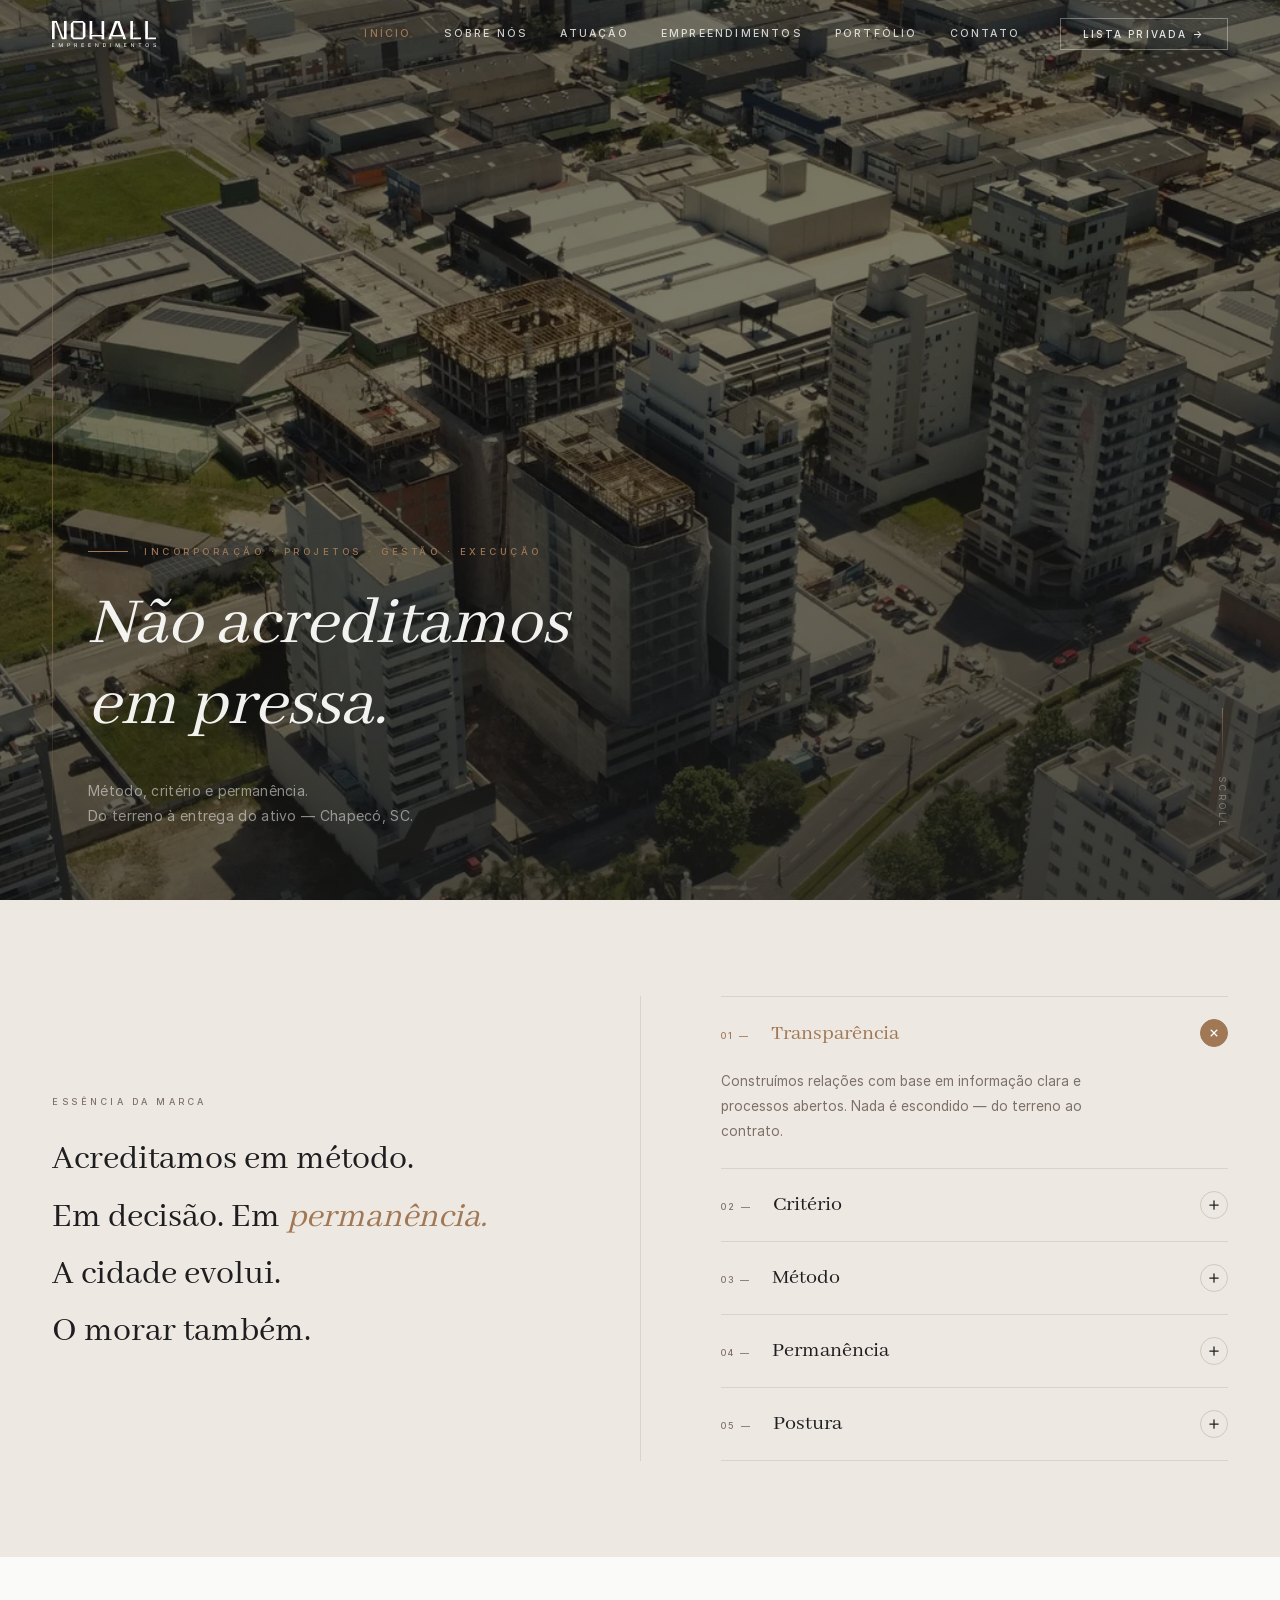
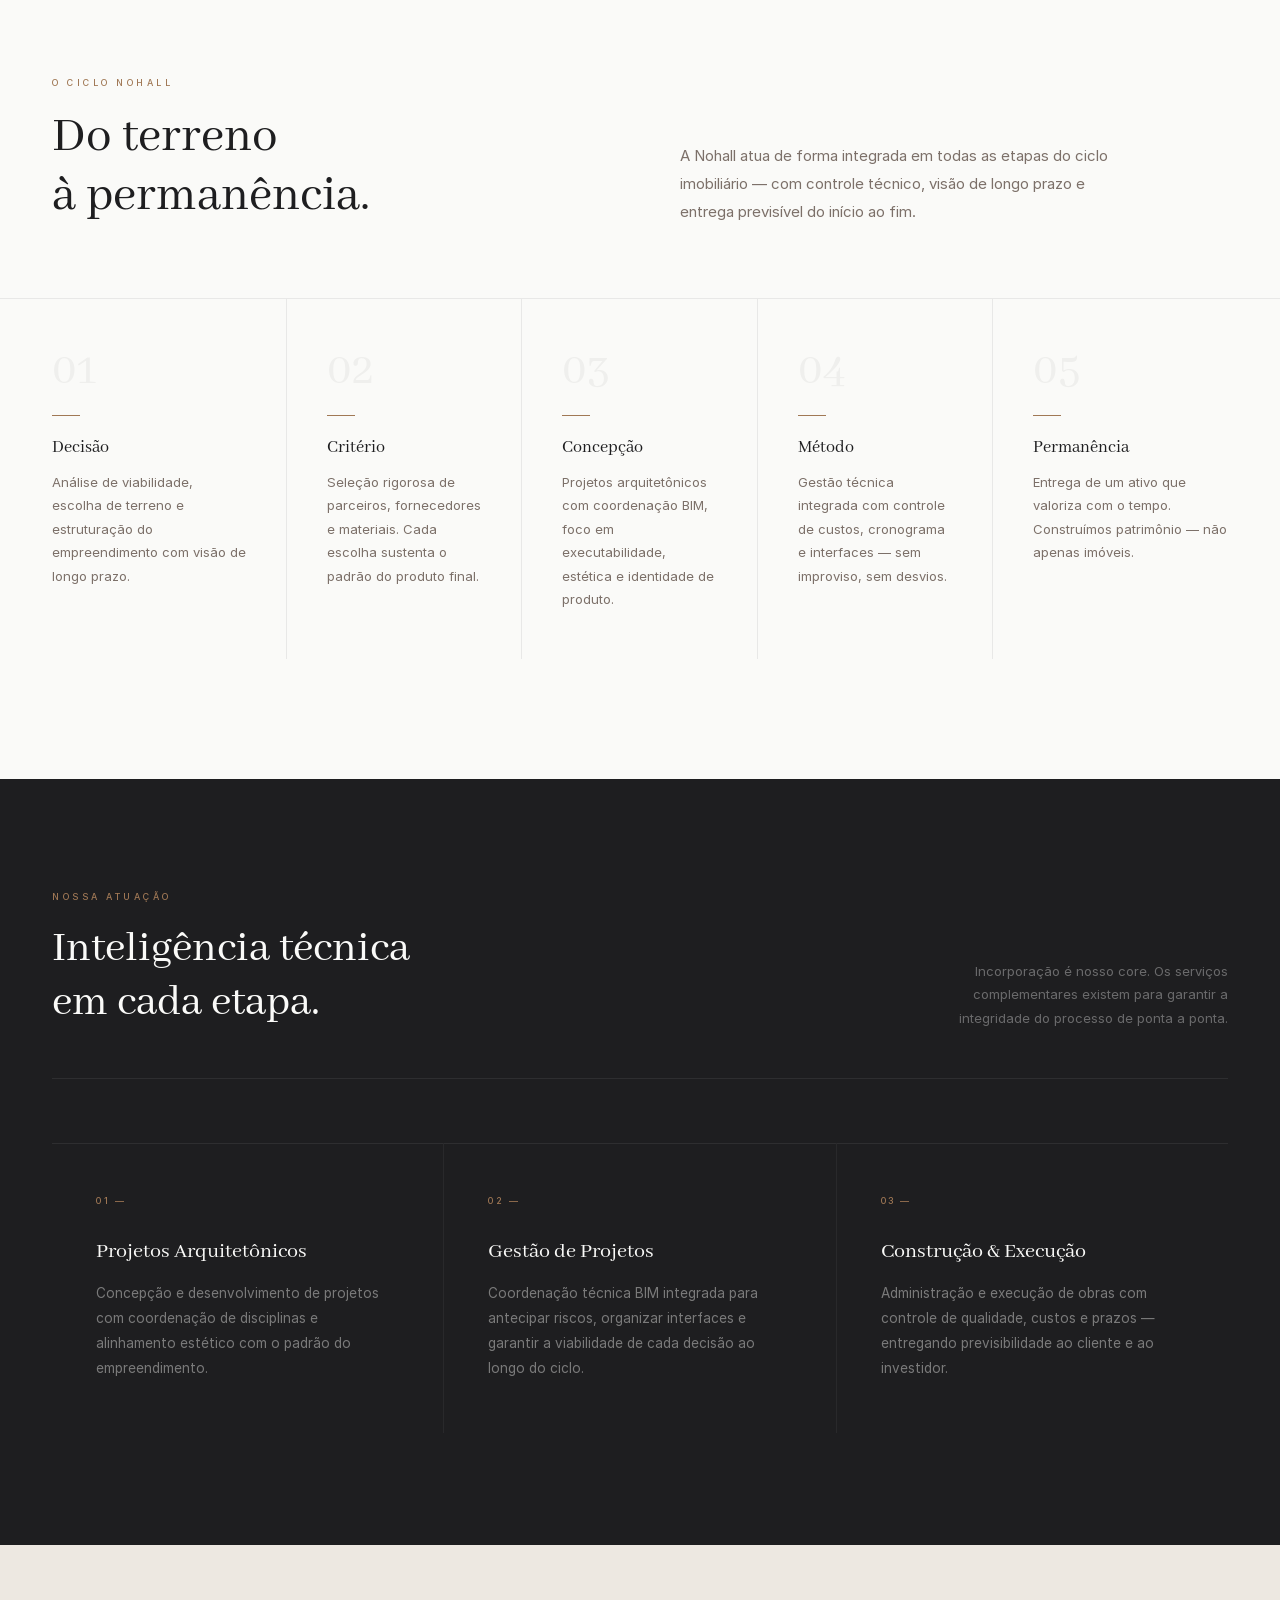
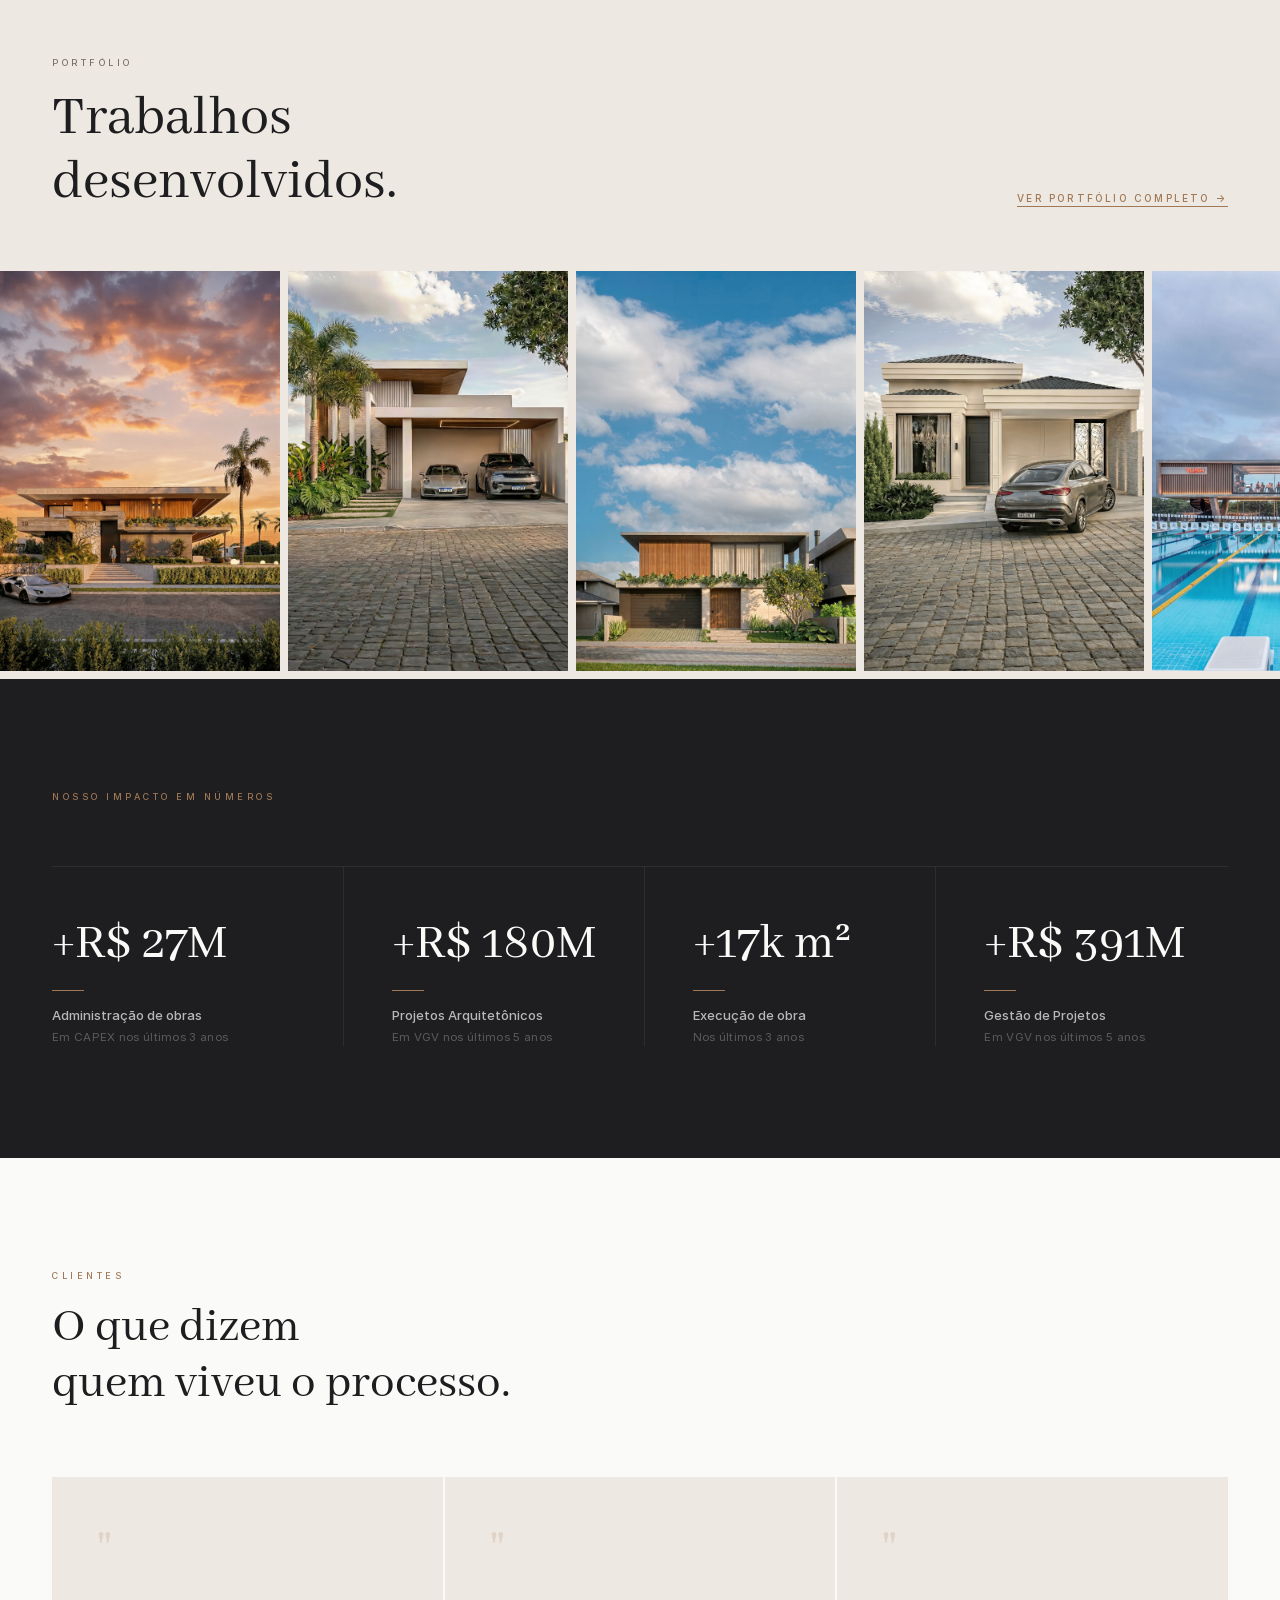
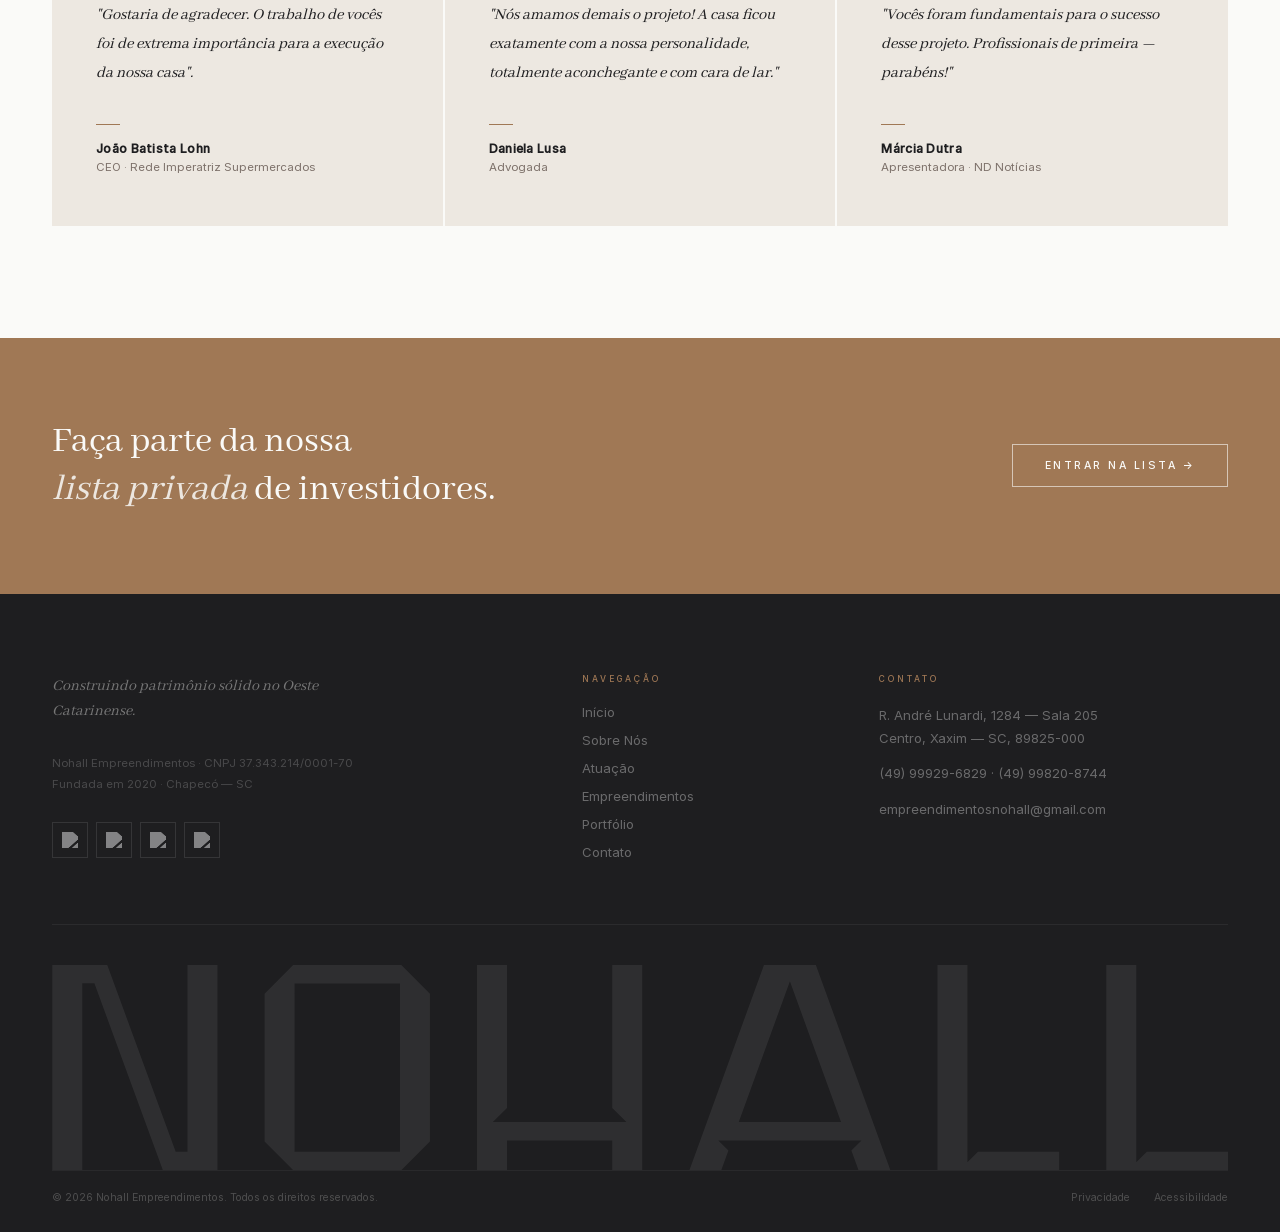
==== commit 7fafeecf: "Add files via upload" ====
--- a/index.html
+++ b/index.html
@@ -16,6 +16,7 @@
 <meta property="og:site_name" content="Nohall Empreendimentos">
 <meta name="twitter:card" content="summary_large_image">
 <meta name="twitter:title" content="Nohall Empreendimentos — Incorporadora de Alto Padrão em Chapecó, SC">
+<link rel="preload" href="images/site/imagem 01.webp" as="image" fetchpriority="high">
 <link rel="preload" href="fonts/abhaya-libre-v18-latin-regular.woff2" as="font" type="font/woff2" crossorigin>
 <link rel="preload" href="fonts/Inter-Regular.woff2" as="font" type="font/woff2" crossorigin>
 <link rel="preload" href="fonts/Inter-Medium.woff2" as="font" type="font/woff2" crossorigin>
@@ -224,7 +225,7 @@
 }
 .hero-bg {
   position: absolute; inset: 0;
-  background-image: url('images/site/imagem 03.webp');
+  background-image: url('images/site/imagem 01.webp');
   background-size: cover;
   background-position: center 35%;
   filter: brightness(0.48) saturate(0.85);
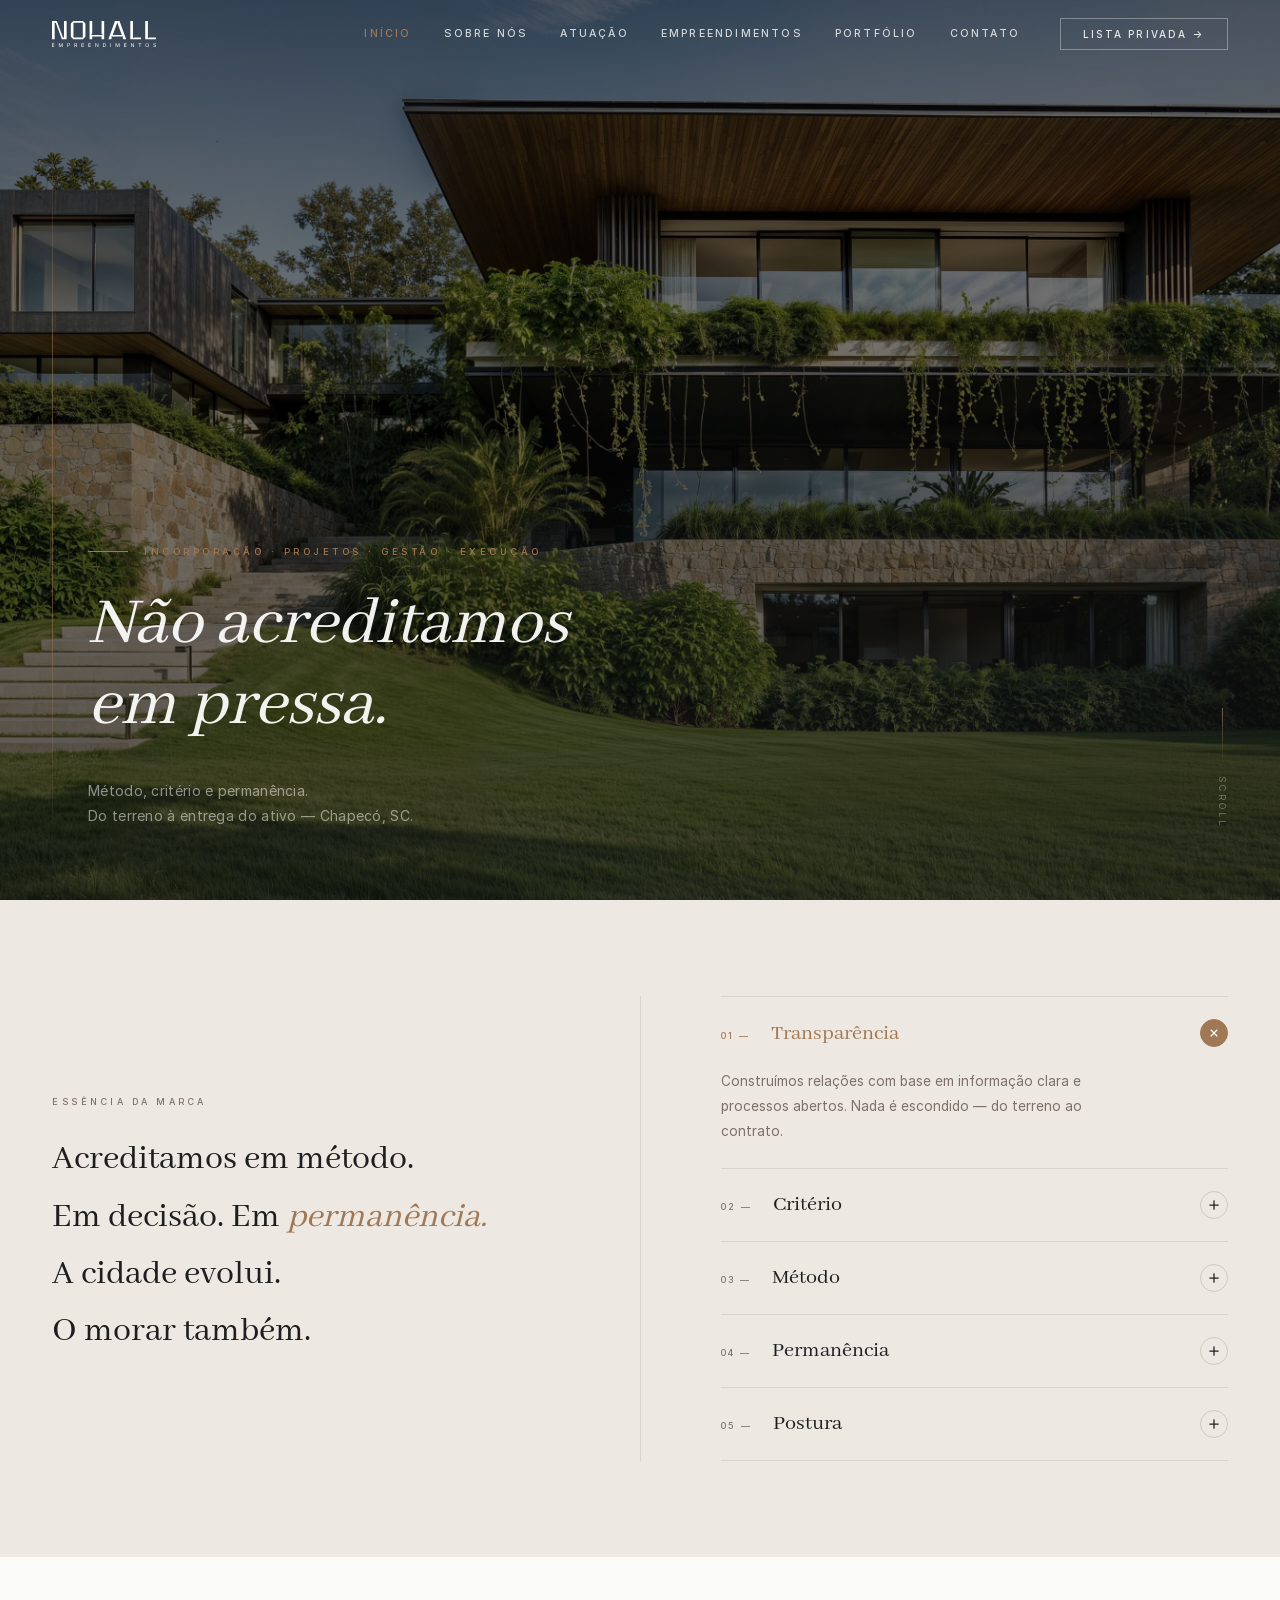
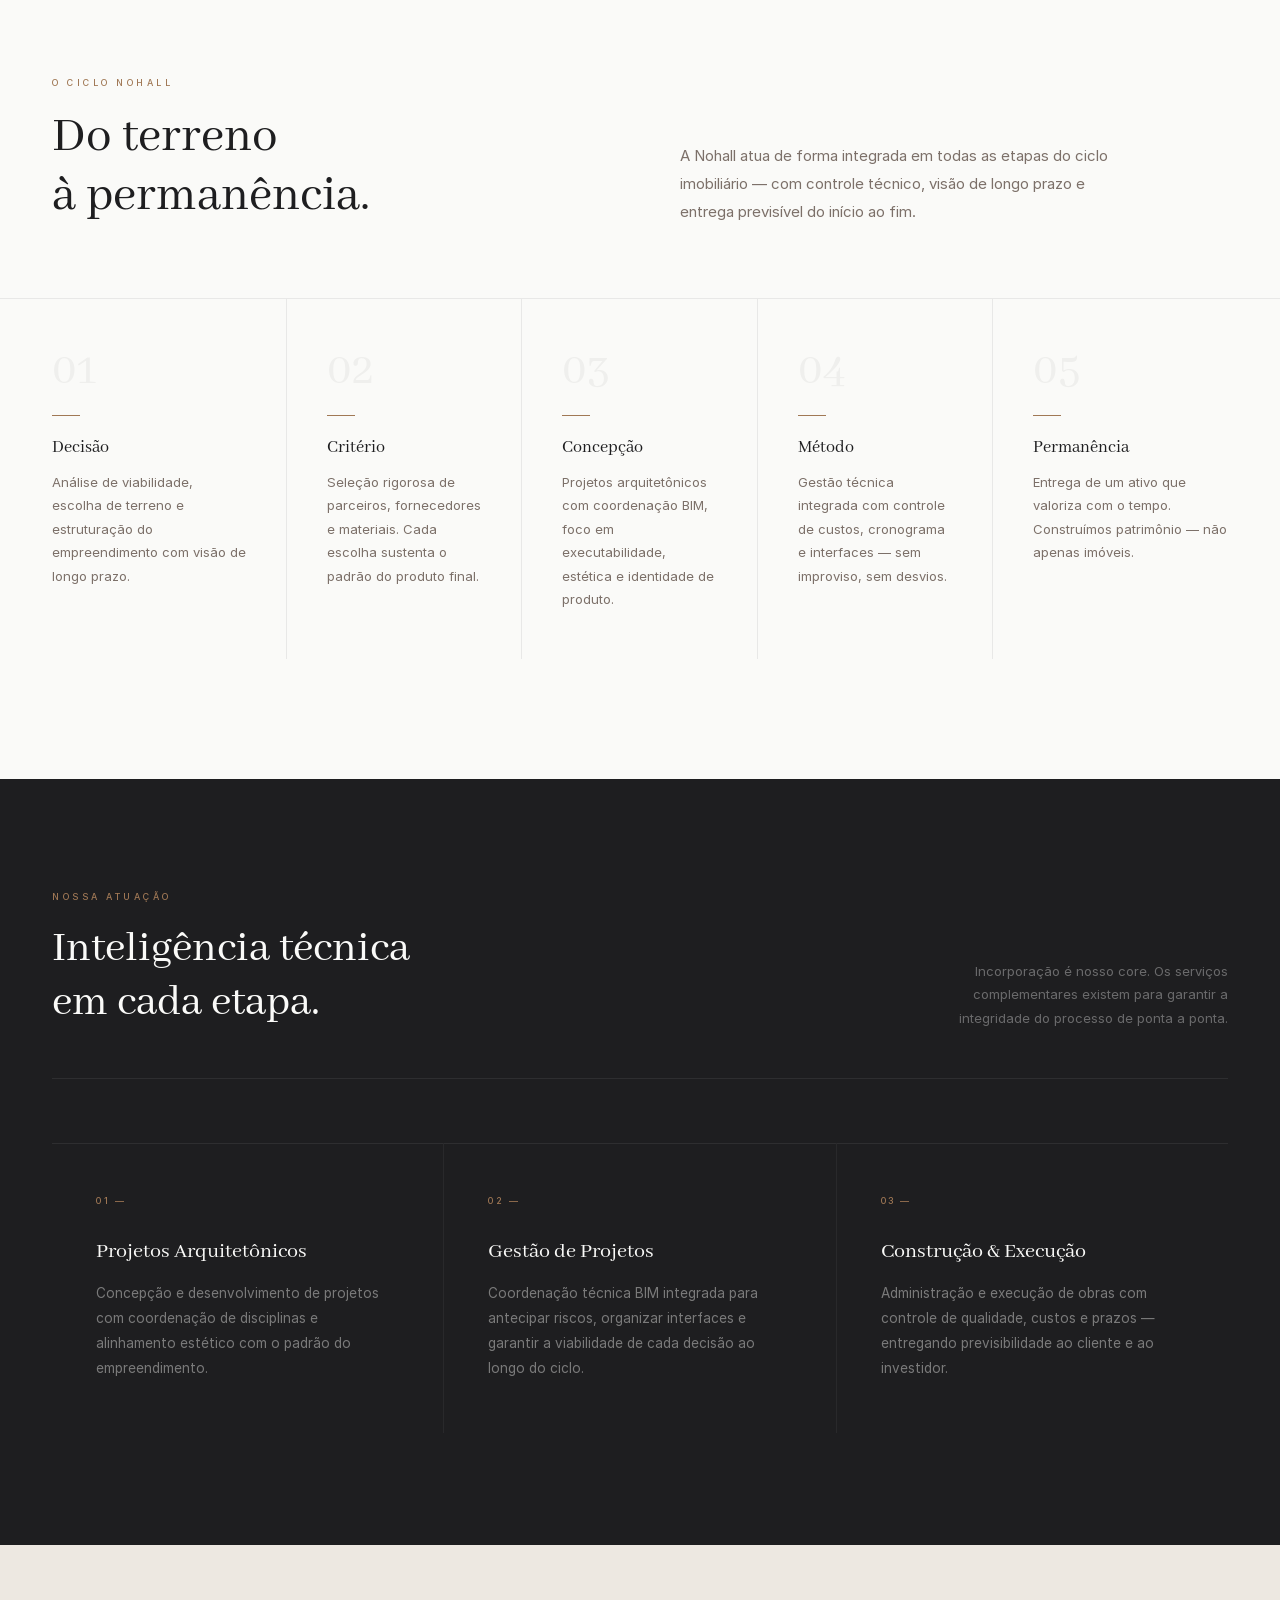
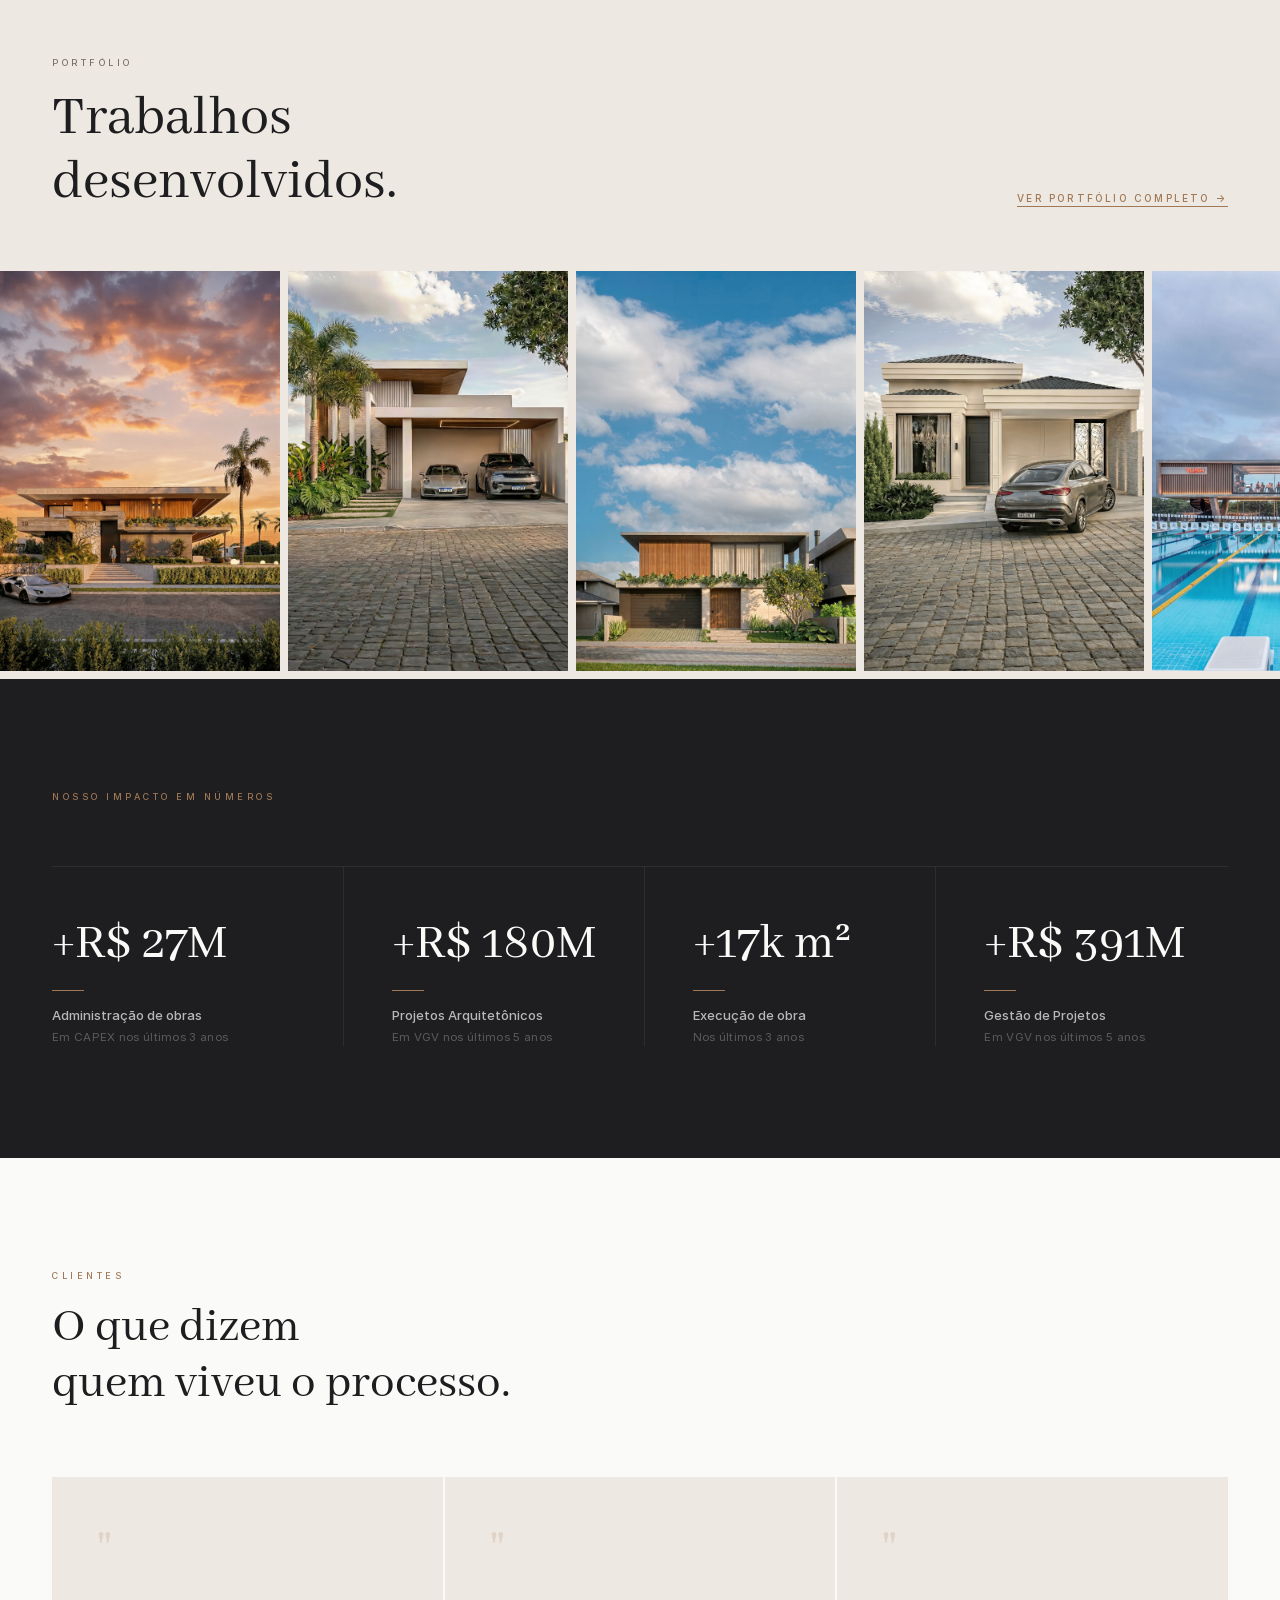
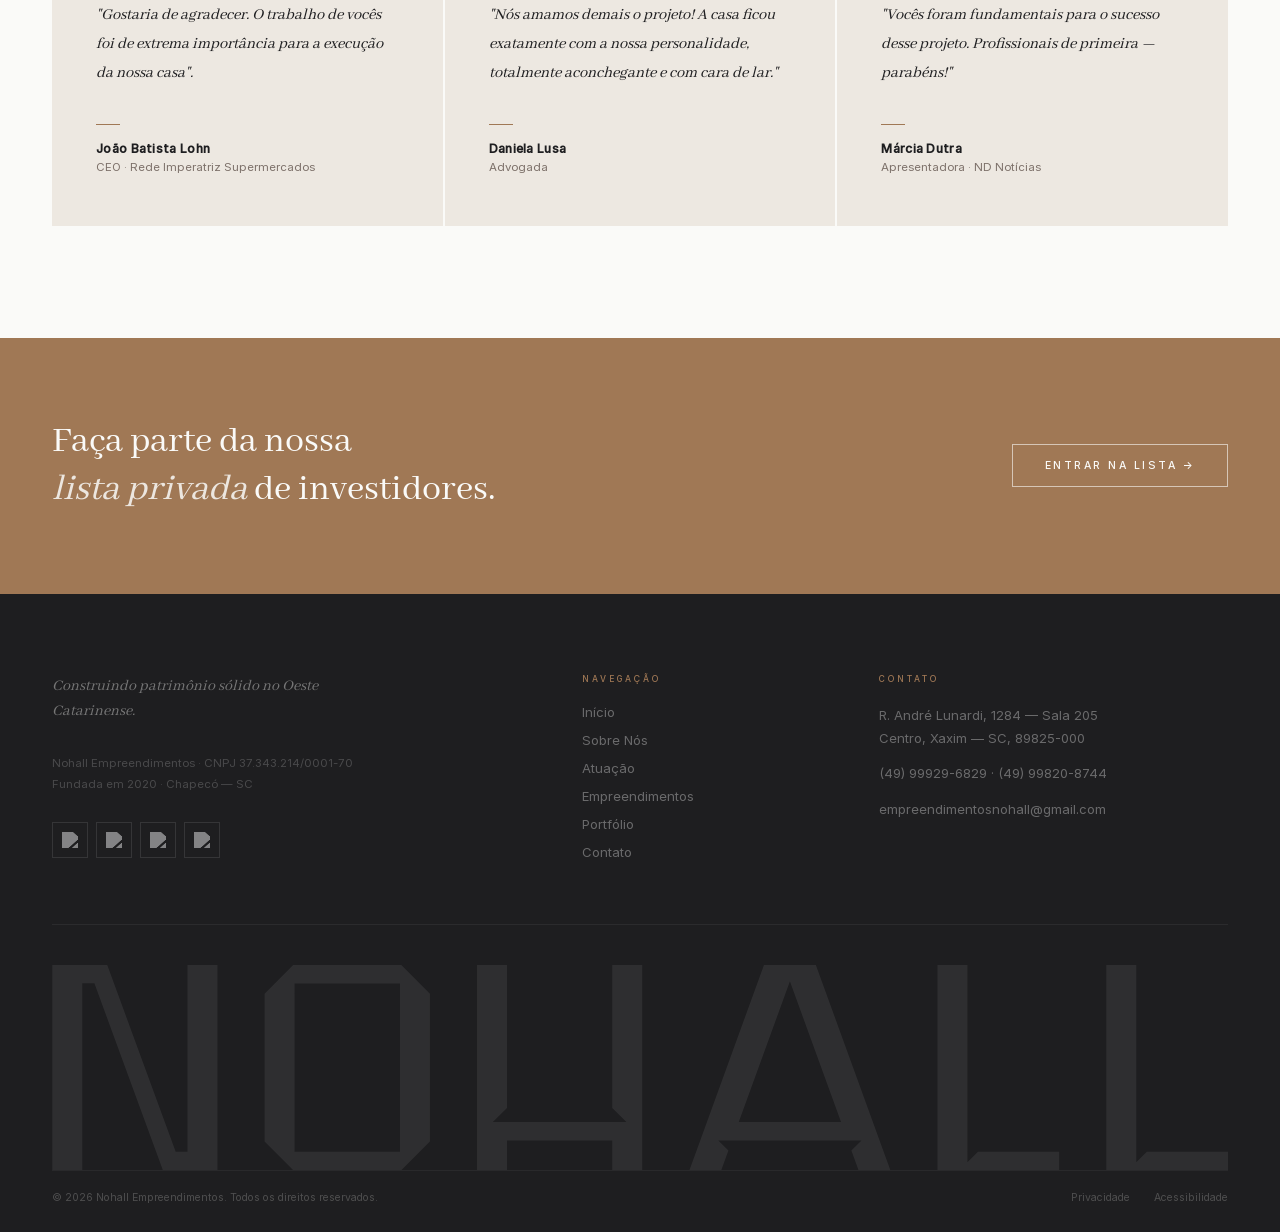
==== commit 1d9333c9: "Update index.html" ====
--- a/index.html
+++ b/index.html
@@ -16,7 +16,7 @@
 <meta property="og:site_name" content="Nohall Empreendimentos">
 <meta name="twitter:card" content="summary_large_image">
 <meta name="twitter:title" content="Nohall Empreendimentos — Incorporadora de Alto Padrão em Chapecó, SC">
-<link rel="preload" href="images/site/imagem 01.webp" as="image" fetchpriority="high">
+<link rel="preload" href="images/site/imagem 03.webp" as="image" fetchpriority="high">
 <link rel="preload" href="fonts/abhaya-libre-v18-latin-regular.woff2" as="font" type="font/woff2" crossorigin>
 <link rel="preload" href="fonts/Inter-Regular.woff2" as="font" type="font/woff2" crossorigin>
 <link rel="preload" href="fonts/Inter-Medium.woff2" as="font" type="font/woff2" crossorigin>
@@ -225,7 +225,7 @@
 }
 .hero-bg {
   position: absolute; inset: 0;
-  background-image: url('images/site/imagem 01.webp');
+  background-image: url('images/site/imagem 03.webp');
   background-size: cover;
   background-position: center 35%;
   filter: brightness(0.48) saturate(0.85);
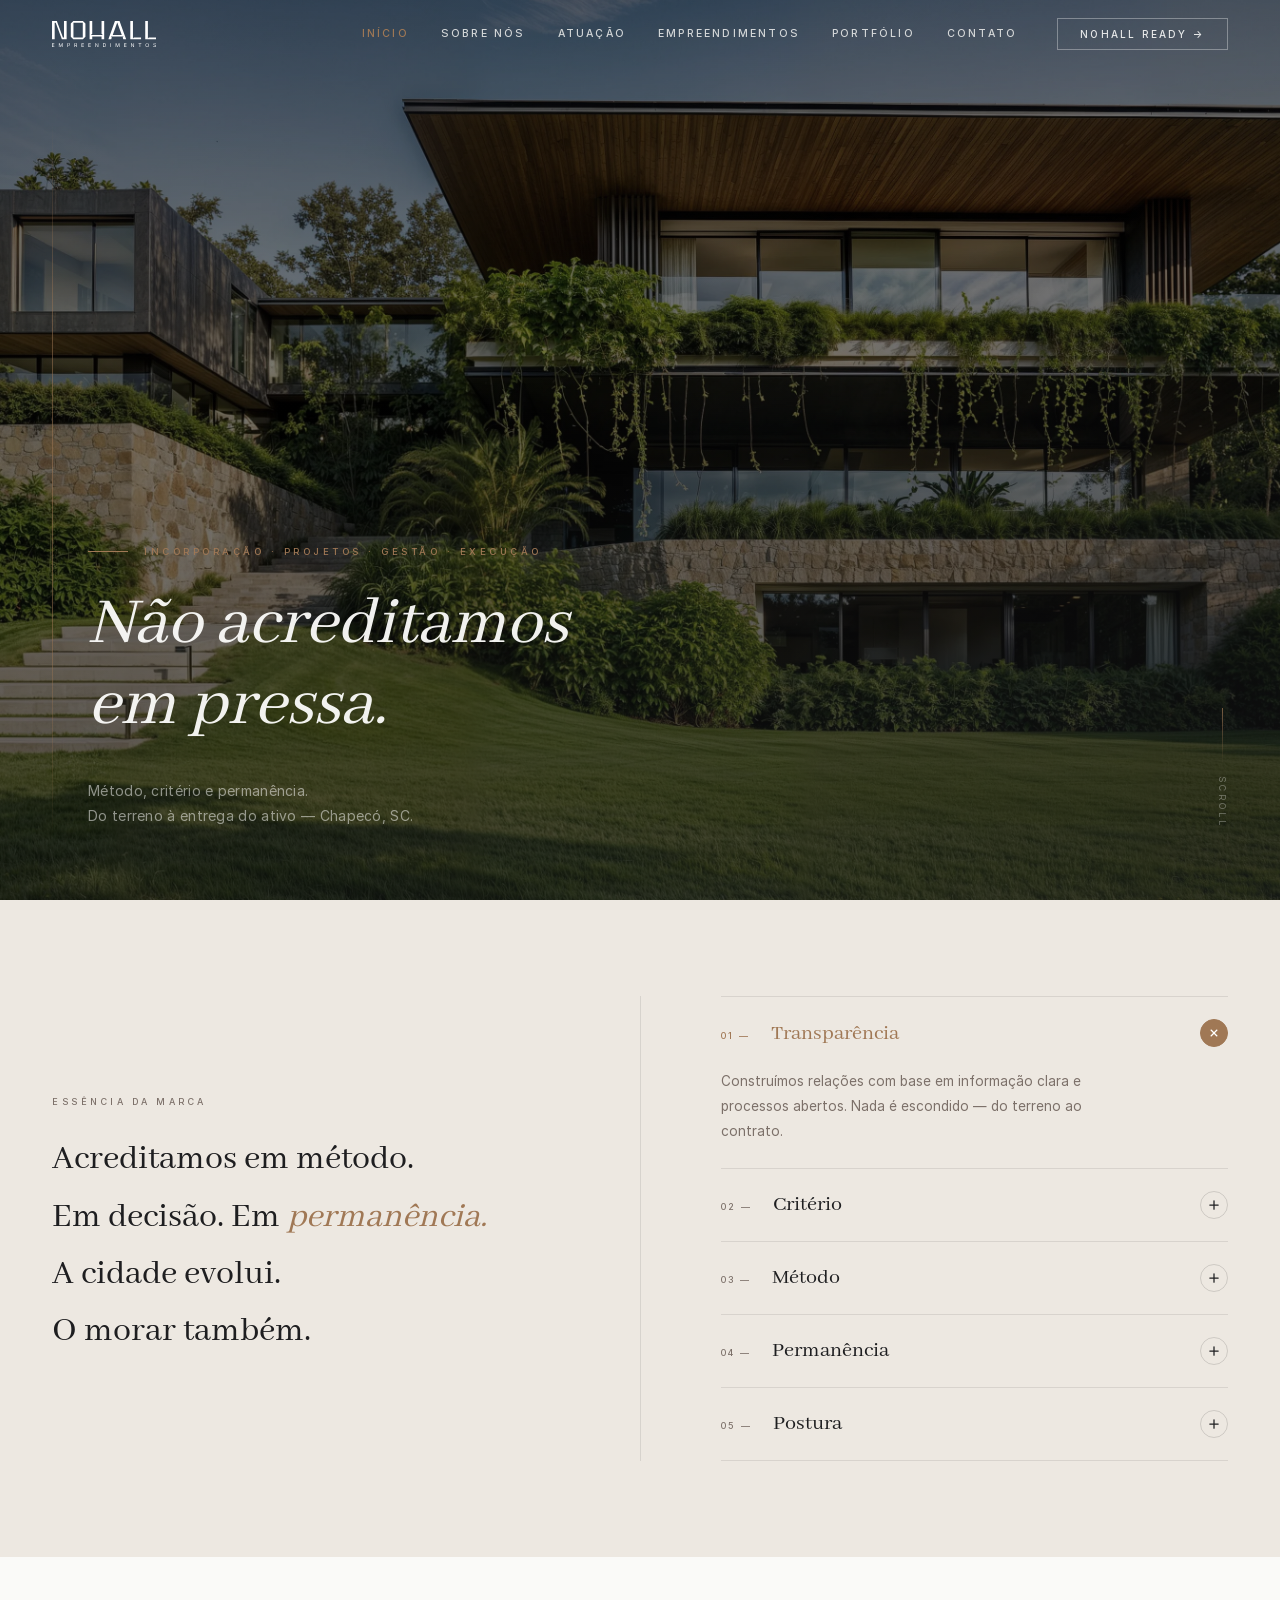
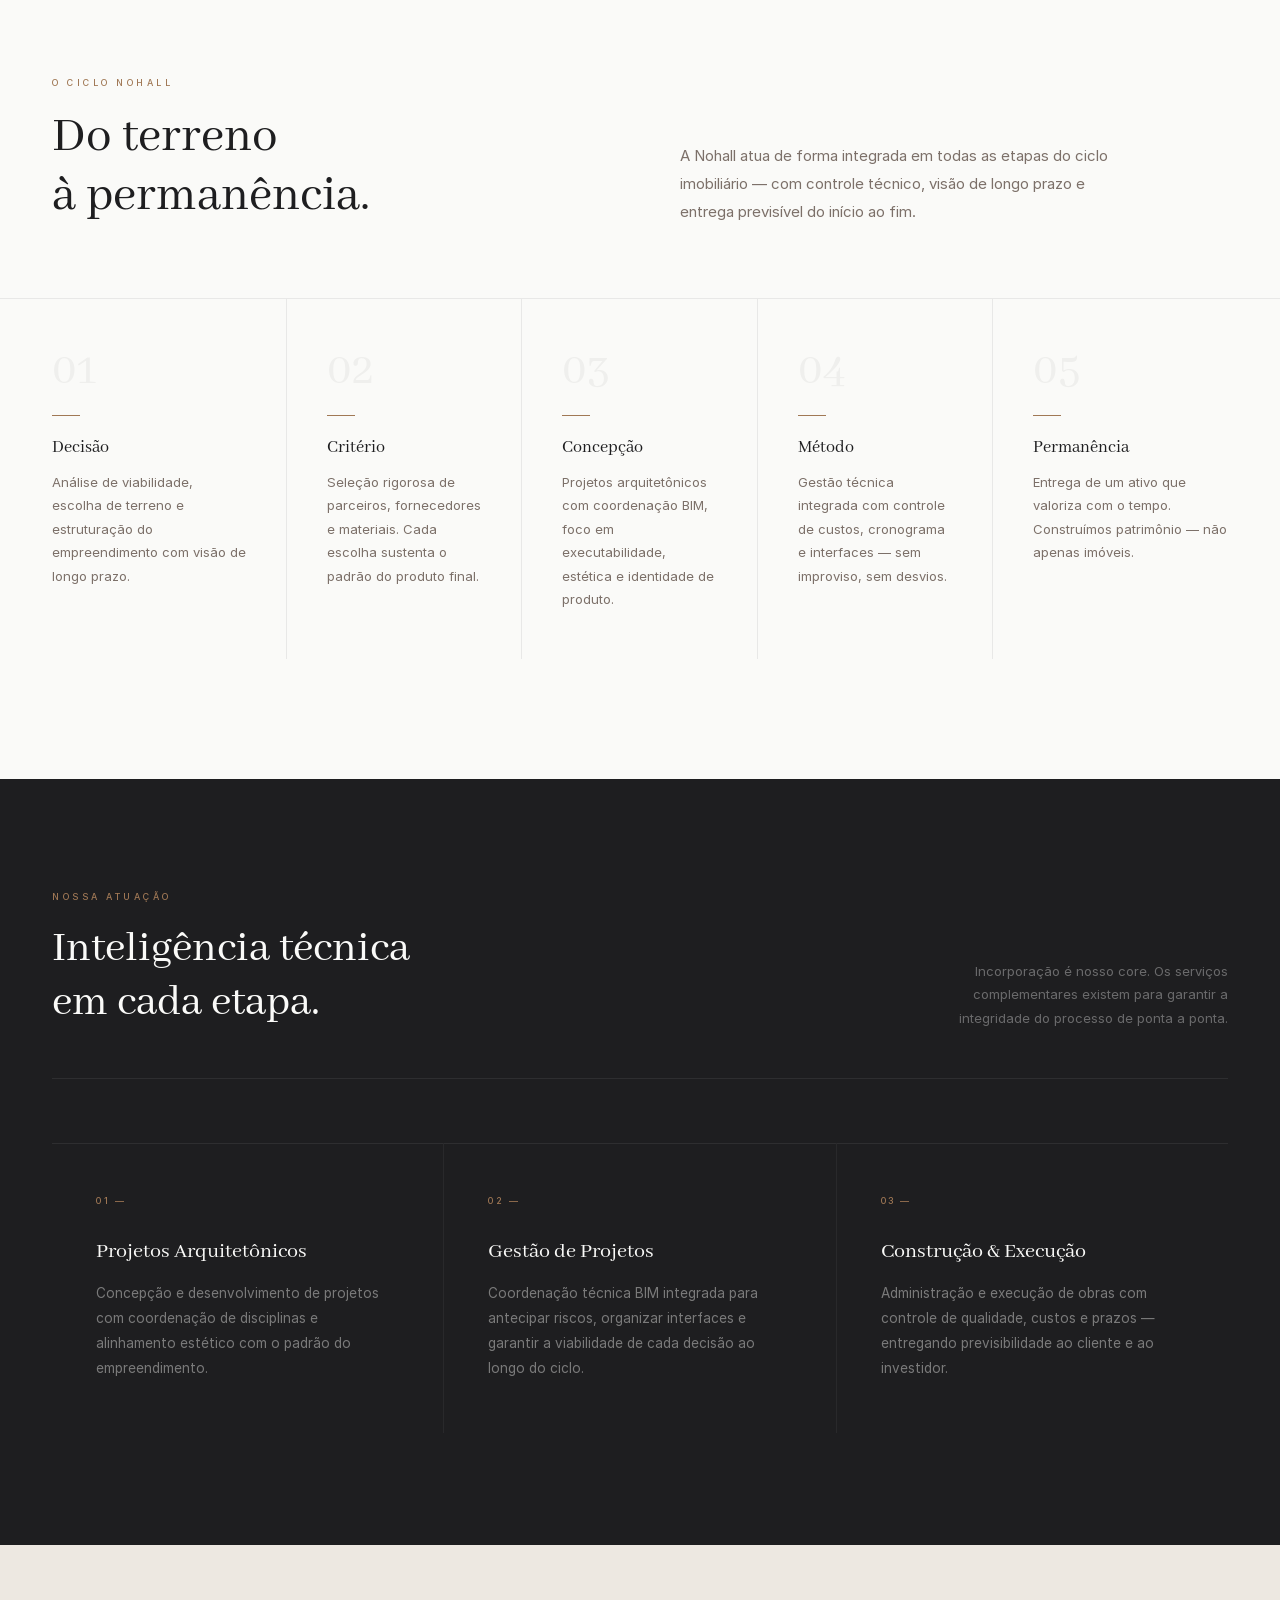
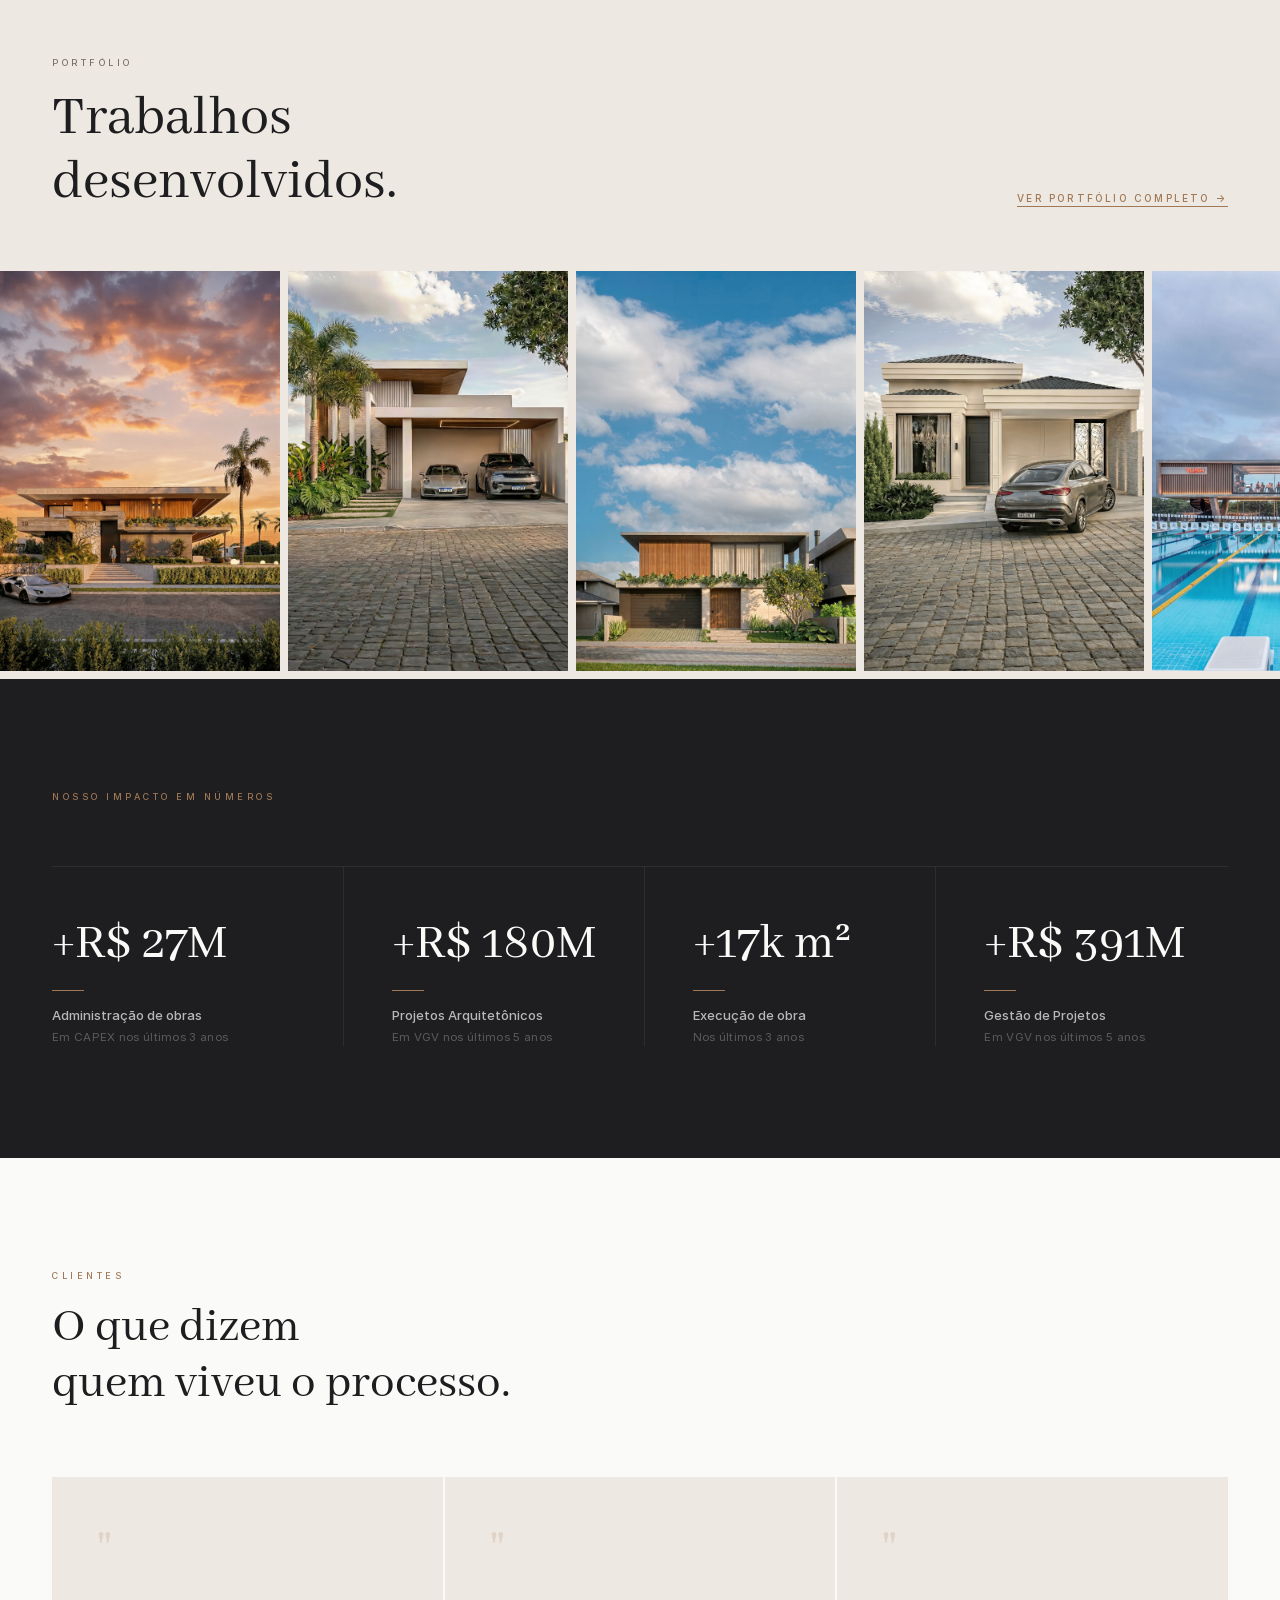
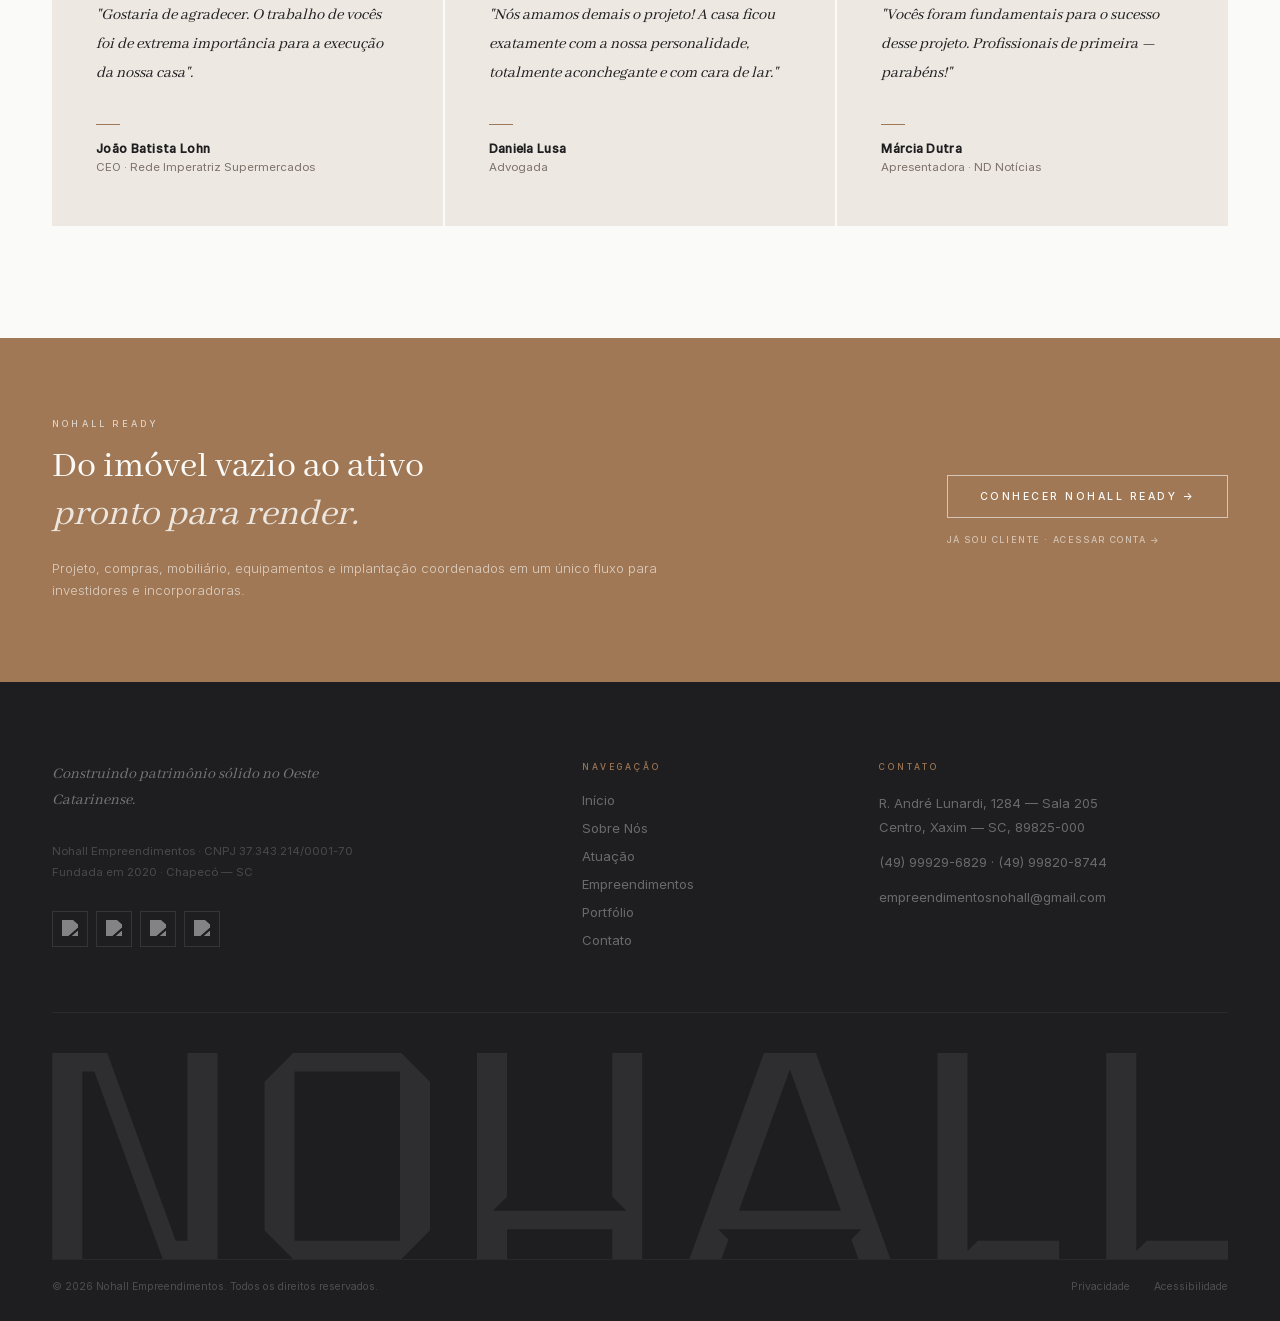
==== commit 46a844cf: "feat: add NOHALL Ready public experience" ====
--- a/index.html
+++ b/index.html
@@ -4,13 +4,16 @@
 <meta charset="UTF-8">
 <meta name="viewport" content="width=device-width, initial-scale=1.0">
 <title>Nohall Empreendimentos — Incorporação com Pensamento · Chapecó, SC</title>
+<link rel="icon" type="image/png" sizes="32x32" href="/favicon.png">
+<link rel="icon" type="image/x-icon" href="/favicon.ico">
+<link rel="apple-touch-icon" sizes="180x180" href="/favicon.png">
 <meta name="description" content="Incorporadora de alto padrão em Chapecó, SC. Projetos arquitetônicos, gestão técnica e incorporação com método, critério e permanência.">
 <meta name="robots" content="index, follow">
-<link rel="canonical" href="https://www.nohallempreendimentos.com.br/">
+<link rel="canonical" href="https://nohallempreendimentos.com.br/">
 <meta property="og:title" content="Nohall Empreendimentos — Incorporadora de Alto Padrão em Chapecó, SC">
 <meta property="og:description" content="Incorporadora de alto padrão em Chapecó, SC. Projetos arquitetônicos, gestão técnica e incorporação com método, critério e permanência.">
-<meta property="og:image" content="https://www.nohallempreendimentos.com.br/images/og-cover.jpg">
-<meta property="og:url" content="https://www.nohallempreendimentos.com.br/">
+<meta property="og:image" content="https://nohallempreendimentos.com.br/images/og-cover.webp">
+<meta property="og:url" content="https://nohallempreendimentos.com.br/">
 <meta property="og:type" content="website">
 <meta property="og:locale" content="pt_BR">
 <meta property="og:site_name" content="Nohall Empreendimentos">
@@ -22,7 +25,7 @@
 <link rel="preload" href="fonts/Inter-Medium.woff2" as="font" type="font/woff2" crossorigin>
 <meta name="twitter:description" content="Incorporadora de alto padrão em Chapecó, SC. Projetos arquitetônicos, gestão técnica e incorporação com método, critério e permanência.">
 <script type="application/ld+json">
-{"@context":"https://schema.org","@type":"RealEstateAgent","name":"Nohall Empreendimentos","description":"Incorporadora de alto padrão em Chapecó, SC. Projetos arquitetônicos, gestão técnica e incorporação com método, critério e permanência.","url":"https://www.nohallempreendimentos.com.br","telephone":"+554999296829","email":"empreendimentosnohall@gmail.com","foundingDate":"2020","address":{"@type":"PostalAddress","streetAddress":"R. André Lunardi, 1284, Sala 205","addressLocality":"Xaxim","addressRegion":"SC","postalCode":"89825-000","addressCountry":"BR"},"areaServed":{"@type":"Place","name":"Chapecó, Santa Catarina, Brasil"},"sameAs":["https://www.instagram.com/nohall.empreendimentos","https://www.facebook.com/nohallempreendimentos","https://br.linkedin.com/company/nohalldeentrada"]}
+{"@context":"https://schema.org","@type":"RealEstateAgent","name":"Nohall Empreendimentos","description":"Incorporadora de alto padrão em Chapecó, SC. Projetos arquitetônicos, gestão técnica e incorporação com método, critério e permanência.","url":"https://nohallempreendimentos.com.br","telephone":"+554999296829","email":"empreendimentosnohall@gmail.com","foundingDate":"2020","address":{"@type":"PostalAddress","streetAddress":"R. André Lunardi, 1284, Sala 205","addressLocality":"Xaxim","addressRegion":"SC","postalCode":"89825-000","addressCountry":"BR"},"areaServed":{"@type":"Place","name":"Chapecó, Santa Catarina, Brasil"},"sameAs":["https://www.instagram.com/nohall.empreendimentos","https://www.facebook.com/nohallempreendimentos","https://br.linkedin.com/company/nohalldeentrada"]}
 </script>
 
 <style>
@@ -662,12 +665,30 @@
   max-width: 1360px; margin: 0 auto;
   display: flex; align-items: center; justify-content: space-between; gap: 48px;
 }
+.cta-band-copy { max-width: 720px; }
+.cta-band-eyebrow {
+  margin-bottom: 14px;
+  color: rgba(250,250,248,0.7);
+  font-size: 9px; font-weight: 500; letter-spacing: 3.2px;
+  text-transform: uppercase;
+}
 .cta-band-title {
+  max-width: 680px;
   font-family: var(--serif);
   font-size: clamp(24px, 3vw, 40px);
   font-weight: 400; color: var(--white); line-height: 1.25;
 }
 .cta-band-title em { font-style: italic; opacity: 0.85; }
+.cta-band-description {
+  max-width: 650px;
+  margin-top: 18px;
+  color: rgba(250,250,248,0.68);
+  font-size: 13px; font-weight: 300; line-height: 1.75;
+}
+.cta-band-actions {
+  flex-shrink: 0;
+  display: flex; flex-direction: column; align-items: flex-start; gap: 16px;
+}
 .btn-cta {
   flex-shrink: 0;
   display: inline-flex; align-items: center; gap: 10px;
@@ -682,6 +703,13 @@
   background: rgba(250,250,248,0.12);
   border-color: var(--white);
 }
+.cta-band-access {
+  color: rgba(250,250,248,0.58);
+  font-size: 9px; font-weight: 500; letter-spacing: 1.6px;
+  text-transform: uppercase;
+  transition: color var(--transition);
+}
+.cta-band-access:hover { color: var(--white); }
 
 /* ══════════════════════════════════════
    FOOTER
@@ -796,7 +824,7 @@
 <nav class="mob-nav" id="mobNav">
   <button class="mob-close" onclick="document.getElementById('mobNav').classList.remove('open')">✕</button>
   <a href="index.html">Início</a><a href="sobre-nos.html">Sobre Nós</a><a href="atuacao.html">Atuação</a>
-  <a href="empreendimentos.html">Empreendimentos</a><a href="portfolio.html">Portfólio</a><a href="contato.html">Contato</a>
+  <a href="empreendimentos.html">Empreendimentos</a><a href="portfolio.html">Portfólio</a><a href="contato.html">Contato</a><a href="/ready">NOHALL Ready</a>
 </nav>
 <header class="site-header" id="siteHeader">
   <div class="header-inner">
@@ -805,7 +833,7 @@
       <img class="logo-dark"  src="[data-uri]"  alt="Nohall Empreendimentos">
     </a>
     <nav class="header-nav"><a href="index.html" class="active">Início</a><a href="sobre-nos.html">Sobre Nós</a><a href="atuacao.html">Atuação</a><a href="empreendimentos.html">Empreendimentos</a><a href="portfolio.html">Portfólio</a><a href="contato.html">Contato</a></nav>
-    <a href="lista-privada.html" class="header-cta">Lista Privada →</a>
+    <a href="/ready" class="header-cta">NOHALL Ready →</a>
     <div class="ham" onclick="document.getElementById('mobNav').classList.add('open')"><span></span><span></span><span></span></div>
   </div>
 </header>
@@ -1037,49 +1065,49 @@
   </div>
   <div class="gallery-viewport">
         <div class="gallery-track">
-      <div class="gallery-card"><img src="images/empreendimentos/casa-jbl.webp" alt="Casa JBL" loading="lazy"><div class="gallery-overlay"><div class="gallery-name">Casa JBL</div><div class="gallery-cat">Residencial</div></div></div>
-      <div class="gallery-card"><img src="images/empreendimentos/casa-aurora.webp" alt="Casa Aurora" loading="lazy"><div class="gallery-overlay"><div class="gallery-name">Casa Aurora</div><div class="gallery-cat">Residencial</div></div></div>
-      <div class="gallery-card"><img src="images/empreendimentos/casa-bossa.webp" alt="Casa Bossa" loading="lazy"><div class="gallery-overlay"><div class="gallery-name">Casa Bossa</div><div class="gallery-cat">Alto Padrão</div></div></div>
-      <div class="gallery-card"><img src="images/empreendimentos/casa-elisios.webp" alt="Casa Elísios" loading="lazy"><div class="gallery-overlay"><div class="gallery-name">Casa Elísios</div><div class="gallery-cat">Residencial</div></div></div>
-      <div class="gallery-card"><img src="images/empreendimentos/rush-wellness.webp" alt="RUSH Wellness" loading="lazy"><div class="gallery-overlay"><div class="gallery-name">RUSH Wellness</div><div class="gallery-cat">Comercial</div></div></div>
-      <div class="gallery-card"><img src="images/empreendimentos/casa-onix.webp" alt="Casa Ônix" loading="lazy"><div class="gallery-overlay"><div class="gallery-name">Casa Ônix</div><div class="gallery-cat">Residencial</div></div></div>
-      <div class="gallery-card"><img src="images/empreendimentos/manhattan-residence.webp" alt="Manhattan Residence" loading="lazy"><div class="gallery-overlay"><div class="gallery-name">Manhattan Residence</div><div class="gallery-cat">Alto Padrão</div></div></div>
-      <div class="gallery-card"><img src="images/empreendimentos/casa-agata.webp" alt="Casa Ágata" loading="lazy"><div class="gallery-overlay"><div class="gallery-name">Casa Ágata</div><div class="gallery-cat">Residencial</div></div></div>
-      <div class="gallery-card"><img src="images/empreendimentos/villa-residence.webp" alt="Villa Residence" loading="lazy"><div class="gallery-overlay"><div class="gallery-name">Villa Residence</div><div class="gallery-cat">Alto Padrão</div></div></div>
-      <div class="gallery-card"><img src="images/empreendimentos/serena-residence.webp" alt="Serena Residence" loading="lazy"><div class="gallery-overlay"><div class="gallery-name">Serena Residence</div><div class="gallery-cat">Alto Padrão</div></div></div>
-      <div class="gallery-card"><img src="images/empreendimentos/urban-residence.webp" alt="Urban Residence" loading="lazy"><div class="gallery-overlay"><div class="gallery-name">Urban Residence</div><div class="gallery-cat">Alto Padrão</div></div></div>
-      <div class="gallery-card"><img src="images/empreendimentos/casa-ma.webp" alt="Casa MA" loading="lazy"><div class="gallery-overlay"><div class="gallery-name">Casa MA</div><div class="gallery-cat">Residencial</div></div></div>
-      <div class="gallery-card"><img src="images/empreendimentos/casa-jfm.webp" alt="Casa JFM" loading="lazy"><div class="gallery-overlay"><div class="gallery-name">Casa JFM</div><div class="gallery-cat">Residencial</div></div></div>
-      <div class="gallery-card"><img src="images/empreendimentos/casa-madu.webp" alt="Casa Madu" loading="lazy"><div class="gallery-overlay"><div class="gallery-name">Casa Madu</div><div class="gallery-cat">Residencial</div></div></div>
-      <div class="gallery-card"><img src="images/empreendimentos/casa-varanda.webp" alt="Casa Varanda" loading="lazy"><div class="gallery-overlay"><div class="gallery-name">Casa Varanda</div><div class="gallery-cat">Residencial</div></div></div>
-      <div class="gallery-card"><img src="images/empreendimentos/colline-residence.webp" alt="Colline Residence" loading="lazy"><div class="gallery-overlay"><div class="gallery-name">Colline Residence</div><div class="gallery-cat">Alto Padrão</div></div></div>
-      <div class="gallery-card"><img src="images/empreendimentos/nh-residence.webp" alt="NH Residence" loading="lazy"><div class="gallery-overlay"><div class="gallery-name">NH Residence</div><div class="gallery-cat">Alto Padrão</div></div></div>
-      <div class="gallery-card"><img src="images/empreendimentos/porto-esmeralda.webp" alt="Porto Esmeralda" loading="lazy"><div class="gallery-overlay"><div class="gallery-name">Porto Esmeralda</div><div class="gallery-cat">Alto Padrão</div></div></div>
-      <div class="gallery-card"><img src="images/empreendimentos/retrofit-residence.webp" alt="Retrofit Residence" loading="lazy"><div class="gallery-overlay"><div class="gallery-name">Retrofit Residence</div><div class="gallery-cat">Alto Padrão</div></div></div>
-      <div class="gallery-card"><img src="images/empreendimentos/ametista-residence.webp" alt="Ametista Residence" loading="lazy"><div class="gallery-overlay"><div class="gallery-name">Ametista Residence</div><div class="gallery-cat">Alto Padrão</div></div></div>
-      <div class="gallery-card"><img src="images/empreendimentos/wr1-residence.webp" alt="WR1 Residence" loading="lazy"><div class="gallery-overlay"><div class="gallery-name">WR1 Residence</div><div class="gallery-cat">Alto Padrão</div></div></div>
+      <div class="gallery-card"><img src="images/empreendimentos/casa-jbl.webp" alt="Casa JBL" loading="lazy"><div class="gallery-overlay"><div class="gallery-name">Casa JBL</div><div class="gallery-cat">Florianópolis/SC</div></div></div>
+      <div class="gallery-card"><img src="images/empreendimentos/casa-aurora.webp" alt="Casa Aurora" loading="lazy"><div class="gallery-overlay"><div class="gallery-name">Casa Aurora</div><div class="gallery-cat">Jequié/BA</div></div></div>
+      <div class="gallery-card"><img src="images/empreendimentos/casa-bossa.webp" alt="Casa Bossa" loading="lazy"><div class="gallery-overlay"><div class="gallery-name">Casa Bossa</div><div class="gallery-cat">Florianópolis/SC</div></div></div>
+      <div class="gallery-card"><img src="images/empreendimentos/casa-elisios.webp" alt="Casa Elísios" loading="lazy"><div class="gallery-overlay"><div class="gallery-name">Casa Elísios</div><div class="gallery-cat">Jequié/BA</div></div></div>
+      <div class="gallery-card"><img src="images/empreendimentos/rush-wellness.webp" alt="RUSH Wellness" loading="lazy"><div class="gallery-overlay"><div class="gallery-name">RUSH Wellness</div><div class="gallery-cat">Florianópolis/SC</div></div></div>
+      <div class="gallery-card"><img src="images/empreendimentos/casa-onix.webp" alt="Casa Ônix" loading="lazy"><div class="gallery-overlay"><div class="gallery-name">Casa Ônix</div><div class="gallery-cat">Jequié/BA</div></div></div>
+      <div class="gallery-card"><img src="images/empreendimentos/manhattan-residence.webp" alt="Manhattan Residence" loading="lazy"><div class="gallery-overlay"><div class="gallery-name">Manhattan Residence</div><div class="gallery-cat">Palhoça/SC</div></div></div>
+      <div class="gallery-card"><img src="images/empreendimentos/casa-agata.webp" alt="Casa Ágata" loading="lazy"><div class="gallery-overlay"><div class="gallery-name">Casa Ágata</div><div class="gallery-cat">Jequié/BA</div></div></div>
+      <div class="gallery-card"><img src="images/empreendimentos/villa-residence.webp" alt="Villa Residence" loading="lazy"><div class="gallery-overlay"><div class="gallery-name">Villa Residence</div><div class="gallery-cat">Itapema/SC</div></div></div>
+      <div class="gallery-card"><img src="images/empreendimentos/serena-residence.webp" alt="Serena Residence" loading="lazy"><div class="gallery-overlay"><div class="gallery-name">Serena Residence</div><div class="gallery-cat">Xanxerê/SC</div></div></div>
+      <div class="gallery-card"><img src="images/empreendimentos/urban-residence.webp" alt="Urban Residence" loading="lazy"><div class="gallery-overlay"><div class="gallery-name">Urban Residence</div><div class="gallery-cat">Itapema/SC</div></div></div>
+      <div class="gallery-card"><img src="images/empreendimentos/casa-ma.webp" alt="Casa MA" loading="lazy"><div class="gallery-overlay"><div class="gallery-name">Casa MA</div><div class="gallery-cat">Xaxim/SC</div></div></div>
+      <div class="gallery-card"><img src="images/empreendimentos/casa-jfm.webp" alt="Casa JFM" loading="lazy"><div class="gallery-overlay"><div class="gallery-name">Casa JFM</div><div class="gallery-cat">Governador Celso Ramos/SC</div></div></div>
+      <div class="gallery-card"><img src="images/empreendimentos/casa-madu.webp" alt="Casa Madu" loading="lazy"><div class="gallery-overlay"><div class="gallery-name">Casa Madu</div><div class="gallery-cat">Florianópolis/SC</div></div></div>
+      <div class="gallery-card"><img src="images/empreendimentos/casa-varanda.webp" alt="Casa Varanda" loading="lazy"><div class="gallery-overlay"><div class="gallery-name">Casa Varanda</div><div class="gallery-cat">Florianópolis/SC</div></div></div>
+      <div class="gallery-card"><img src="images/empreendimentos/colline-residence.webp" alt="Colline Residence" loading="lazy"><div class="gallery-overlay"><div class="gallery-name">Colline Residence</div><div class="gallery-cat">Itapema/SC</div></div></div>
+      <div class="gallery-card"><img src="images/empreendimentos/nh-residence.webp" alt="NH Residence" loading="lazy"><div class="gallery-overlay"><div class="gallery-name">NH Residence</div><div class="gallery-cat">Xaxim/SC</div></div></div>
+      <div class="gallery-card"><img src="images/empreendimentos/porto-esmeralda.webp" alt="Porto Esmeralda" loading="lazy"><div class="gallery-overlay"><div class="gallery-name">Porto Esmeralda</div><div class="gallery-cat">Balneário Camboriú</div></div></div>
+      <div class="gallery-card"><img src="images/empreendimentos/retrofit-residence.webp" alt="Retrofit Residence" loading="lazy"><div class="gallery-overlay"><div class="gallery-name">Retrofit Residence</div><div class="gallery-cat">Florianópolis/SC</div></div></div>
+      <div class="gallery-card"><img src="images/empreendimentos/ametista-residence.webp" alt="Ametista Residence" loading="lazy"><div class="gallery-overlay"><div class="gallery-name">Ametista Residence</div><div class="gallery-cat">Florianópolis/SC</div></div></div>
+      <div class="gallery-card"><img src="images/empreendimentos/wr1-residence.webp" alt="WR1 Residence" loading="lazy"><div class="gallery-overlay"><div class="gallery-name">WR1 Residence</div><div class="gallery-cat">Palhoça/SC</div></div></div>
       <!-- Duplicado para loop infinito -->
-      <div class="gallery-card"><img src="images/empreendimentos/casa-jbl.webp" alt="Casa JBL" loading="lazy"><div class="gallery-overlay"><div class="gallery-name">Casa JBL</div><div class="gallery-cat">Residencial</div></div></div>
-      <div class="gallery-card"><img src="images/empreendimentos/casa-aurora.webp" alt="Casa Aurora" loading="lazy"><div class="gallery-overlay"><div class="gallery-name">Casa Aurora</div><div class="gallery-cat">Residencial</div></div></div>
-      <div class="gallery-card"><img src="images/empreendimentos/casa-bossa.webp" alt="Casa Bossa" loading="lazy"><div class="gallery-overlay"><div class="gallery-name">Casa Bossa</div><div class="gallery-cat">Alto Padrão</div></div></div>
-      <div class="gallery-card"><img src="images/empreendimentos/casa-elisios.webp" alt="Casa Elísios" loading="lazy"><div class="gallery-overlay"><div class="gallery-name">Casa Elísios</div><div class="gallery-cat">Residencial</div></div></div>
-      <div class="gallery-card"><img src="images/empreendimentos/rush-wellness.webp" alt="RUSH Wellness" loading="lazy"><div class="gallery-overlay"><div class="gallery-name">RUSH Wellness</div><div class="gallery-cat">Comercial</div></div></div>
-      <div class="gallery-card"><img src="images/empreendimentos/casa-onix.webp" alt="Casa Ônix" loading="lazy"><div class="gallery-overlay"><div class="gallery-name">Casa Ônix</div><div class="gallery-cat">Residencial</div></div></div>
-      <div class="gallery-card"><img src="images/empreendimentos/manhattan-residence.webp" alt="Manhattan Residence" loading="lazy"><div class="gallery-overlay"><div class="gallery-name">Manhattan Residence</div><div class="gallery-cat">Alto Padrão</div></div></div>
-      <div class="gallery-card"><img src="images/empreendimentos/casa-agata.webp" alt="Casa Ágata" loading="lazy"><div class="gallery-overlay"><div class="gallery-name">Casa Ágata</div><div class="gallery-cat">Residencial</div></div></div>
-      <div class="gallery-card"><img src="images/empreendimentos/villa-residence.webp" alt="Villa Residence" loading="lazy"><div class="gallery-overlay"><div class="gallery-name">Villa Residence</div><div class="gallery-cat">Alto Padrão</div></div></div>
-      <div class="gallery-card"><img src="images/empreendimentos/serena-residence.webp" alt="Serena Residence" loading="lazy"><div class="gallery-overlay"><div class="gallery-name">Serena Residence</div><div class="gallery-cat">Alto Padrão</div></div></div>
-      <div class="gallery-card"><img src="images/empreendimentos/urban-residence.webp" alt="Urban Residence" loading="lazy"><div class="gallery-overlay"><div class="gallery-name">Urban Residence</div><div class="gallery-cat">Alto Padrão</div></div></div>
-      <div class="gallery-card"><img src="images/empreendimentos/casa-ma.webp" alt="Casa MA" loading="lazy"><div class="gallery-overlay"><div class="gallery-name">Casa MA</div><div class="gallery-cat">Residencial</div></div></div>
-      <div class="gallery-card"><img src="images/empreendimentos/casa-jfm.webp" alt="Casa JFM" loading="lazy"><div class="gallery-overlay"><div class="gallery-name">Casa JFM</div><div class="gallery-cat">Residencial</div></div></div>
-      <div class="gallery-card"><img src="images/empreendimentos/casa-madu.webp" alt="Casa Madu" loading="lazy"><div class="gallery-overlay"><div class="gallery-name">Casa Madu</div><div class="gallery-cat">Residencial</div></div></div>
-      <div class="gallery-card"><img src="images/empreendimentos/casa-varanda.webp" alt="Casa Varanda" loading="lazy"><div class="gallery-overlay"><div class="gallery-name">Casa Varanda</div><div class="gallery-cat">Residencial</div></div></div>
-      <div class="gallery-card"><img src="images/empreendimentos/colline-residence.webp" alt="Colline Residence" loading="lazy"><div class="gallery-overlay"><div class="gallery-name">Colline Residence</div><div class="gallery-cat">Alto Padrão</div></div></div>
-      <div class="gallery-card"><img src="images/empreendimentos/nh-residence.webp" alt="NH Residence" loading="lazy"><div class="gallery-overlay"><div class="gallery-name">NH Residence</div><div class="gallery-cat">Alto Padrão</div></div></div>
-      <div class="gallery-card"><img src="images/empreendimentos/porto-esmeralda.webp" alt="Porto Esmeralda" loading="lazy"><div class="gallery-overlay"><div class="gallery-name">Porto Esmeralda</div><div class="gallery-cat">Alto Padrão</div></div></div>
-      <div class="gallery-card"><img src="images/empreendimentos/retrofit-residence.webp" alt="Retrofit Residence" loading="lazy"><div class="gallery-overlay"><div class="gallery-name">Retrofit Residence</div><div class="gallery-cat">Alto Padrão</div></div></div>
-      <div class="gallery-card"><img src="images/empreendimentos/ametista-residence.webp" alt="Ametista Residence" loading="lazy"><div class="gallery-overlay"><div class="gallery-name">Ametista Residence</div><div class="gallery-cat">Alto Padrão</div></div></div>
-      <div class="gallery-card"><img src="images/empreendimentos/wr1-residence.webp" alt="WR1 Residence" loading="lazy"><div class="gallery-overlay"><div class="gallery-name">WR1 Residence</div><div class="gallery-cat">Alto Padrão</div></div></div>
+      <div class="gallery-card"><img src="images/empreendimentos/casa-jbl.webp" alt="Casa JBL" loading="lazy"><div class="gallery-overlay"><div class="gallery-name">Casa JBL</div><div class="gallery-cat">Florianópolis/SC</div></div></div>
+      <div class="gallery-card"><img src="images/empreendimentos/casa-aurora.webp" alt="Casa Aurora" loading="lazy"><div class="gallery-overlay"><div class="gallery-name">Casa Aurora</div><div class="gallery-cat">Jequié/BA</div></div></div>
+      <div class="gallery-card"><img src="images/empreendimentos/casa-bossa.webp" alt="Casa Bossa" loading="lazy"><div class="gallery-overlay"><div class="gallery-name">Casa Bossa</div><div class="gallery-cat">Florianópolis/SC</div></div></div>
+      <div class="gallery-card"><img src="images/empreendimentos/casa-elisios.webp" alt="Casa Elísios" loading="lazy"><div class="gallery-overlay"><div class="gallery-name">Casa Elísios</div><div class="gallery-cat">Jequié/BA</div></div></div>
+      <div class="gallery-card"><img src="images/empreendimentos/rush-wellness.webp" alt="RUSH Wellness" loading="lazy"><div class="gallery-overlay"><div class="gallery-name">RUSH Wellness</div><div class="gallery-cat">Florianópolis/SC</div></div></div>
+      <div class="gallery-card"><img src="images/empreendimentos/casa-onix.webp" alt="Casa Ônix" loading="lazy"><div class="gallery-overlay"><div class="gallery-name">Casa Ônix</div><div class="gallery-cat">Jequié/BA</div></div></div>
+      <div class="gallery-card"><img src="images/empreendimentos/manhattan-residence.webp" alt="Manhattan Residence" loading="lazy"><div class="gallery-overlay"><div class="gallery-name">Manhattan Residence</div><div class="gallery-cat">Palhoça/SC</div></div></div>
+      <div class="gallery-card"><img src="images/empreendimentos/casa-agata.webp" alt="Casa Ágata" loading="lazy"><div class="gallery-overlay"><div class="gallery-name">Casa Ágata</div><div class="gallery-cat">Jequié/BA</div></div></div>
+      <div class="gallery-card"><img src="images/empreendimentos/villa-residence.webp" alt="Villa Residence" loading="lazy"><div class="gallery-overlay"><div class="gallery-name">Villa Residence</div><div class="gallery-cat">Itapema/SC</div></div></div>
+      <div class="gallery-card"><img src="images/empreendimentos/serena-residence.webp" alt="Serena Residence" loading="lazy"><div class="gallery-overlay"><div class="gallery-name">Serena Residence</div><div class="gallery-cat">Xanxerê/SC</div></div></div>
+      <div class="gallery-card"><img src="images/empreendimentos/urban-residence.webp" alt="Urban Residence" loading="lazy"><div class="gallery-overlay"><div class="gallery-name">Urban Residence</div><div class="gallery-cat">Itapema/SC</div></div></div>
+      <div class="gallery-card"><img src="images/empreendimentos/casa-ma.webp" alt="Casa MA" loading="lazy"><div class="gallery-overlay"><div class="gallery-name">Casa MA</div><div class="gallery-cat">Xaxim/SC</div></div></div>
+      <div class="gallery-card"><img src="images/empreendimentos/casa-jfm.webp" alt="Casa JFM" loading="lazy"><div class="gallery-overlay"><div class="gallery-name">Casa JFM</div><div class="gallery-cat">Governador Celso Ramos/SC</div></div></div>
+      <div class="gallery-card"><img src="images/empreendimentos/casa-madu.webp" alt="Casa Madu" loading="lazy"><div class="gallery-overlay"><div class="gallery-name">Casa Madu</div><div class="gallery-cat">Florianópolis/SC</div></div></div>
+      <div class="gallery-card"><img src="images/empreendimentos/casa-varanda.webp" alt="Casa Varanda" loading="lazy"><div class="gallery-overlay"><div class="gallery-name">Casa Varanda</div><div class="gallery-cat">Florianópolis/SC</div></div></div>
+      <div class="gallery-card"><img src="images/empreendimentos/colline-residence.webp" alt="Colline Residence" loading="lazy"><div class="gallery-overlay"><div class="gallery-name">Colline Residence</div><div class="gallery-cat">Itapema/SC</div></div></div>
+      <div class="gallery-card"><img src="images/empreendimentos/nh-residence.webp" alt="NH Residence" loading="lazy"><div class="gallery-overlay"><div class="gallery-name">NH Residence</div><div class="gallery-cat">Xaxim/SC</div></div></div>
+      <div class="gallery-card"><img src="images/empreendimentos/porto-esmeralda.webp" alt="Porto Esmeralda" loading="lazy"><div class="gallery-overlay"><div class="gallery-name">Porto Esmeralda</div><div class="gallery-cat">Balneário Camboriú</div></div></div>
+      <div class="gallery-card"><img src="images/empreendimentos/retrofit-residence.webp" alt="Retrofit Residence" loading="lazy"><div class="gallery-overlay"><div class="gallery-name">Retrofit Residence</div><div class="gallery-cat">Florianópolis/SC</div></div></div>
+      <div class="gallery-card"><img src="images/empreendimentos/ametista-residence.webp" alt="Ametista Residence" loading="lazy"><div class="gallery-overlay"><div class="gallery-name">Ametista Residence</div><div class="gallery-cat">Florianópolis/SC</div></div></div>
+      <div class="gallery-card"><img src="images/empreendimentos/wr1-residence.webp" alt="WR1 Residence" loading="lazy"><div class="gallery-overlay"><div class="gallery-name">WR1 Residence</div><div class="gallery-cat">Palhoça/SC</div></div></div>
     </div>
   </div>
 </section>
@@ -1159,10 +1187,15 @@
 ════════════════════════ -->
 <div class="cta-band">
   <div class="cta-band-inner">
-    <h2 class="cta-band-title">Faça parte da nossa<br><em>lista privada</em> de investidores.</h2>
-    <a href="lista-privada.html" class="btn-cta" target="_blank" rel="noopener">
-      Entrar na lista →
-    </a>
+    <div class="cta-band-copy">
+      <p class="cta-band-eyebrow">NOHALL READY</p>
+      <h2 class="cta-band-title">Do imóvel vazio ao ativo<br><em>pronto para render.</em></h2>
+      <p class="cta-band-description">Projeto, compras, mobiliário, equipamentos e implantação coordenados em um único fluxo para investidores e incorporadoras.</p>
+    </div>
+    <div class="cta-band-actions">
+      <a href="/ready" class="btn-cta">Conhecer NOHALL Ready →</a>
+      <a href="/acesso.html#cliente" class="cta-band-access">Já sou cliente · Acessar conta →</a>
+    </div>
   </div>
 </div>
 
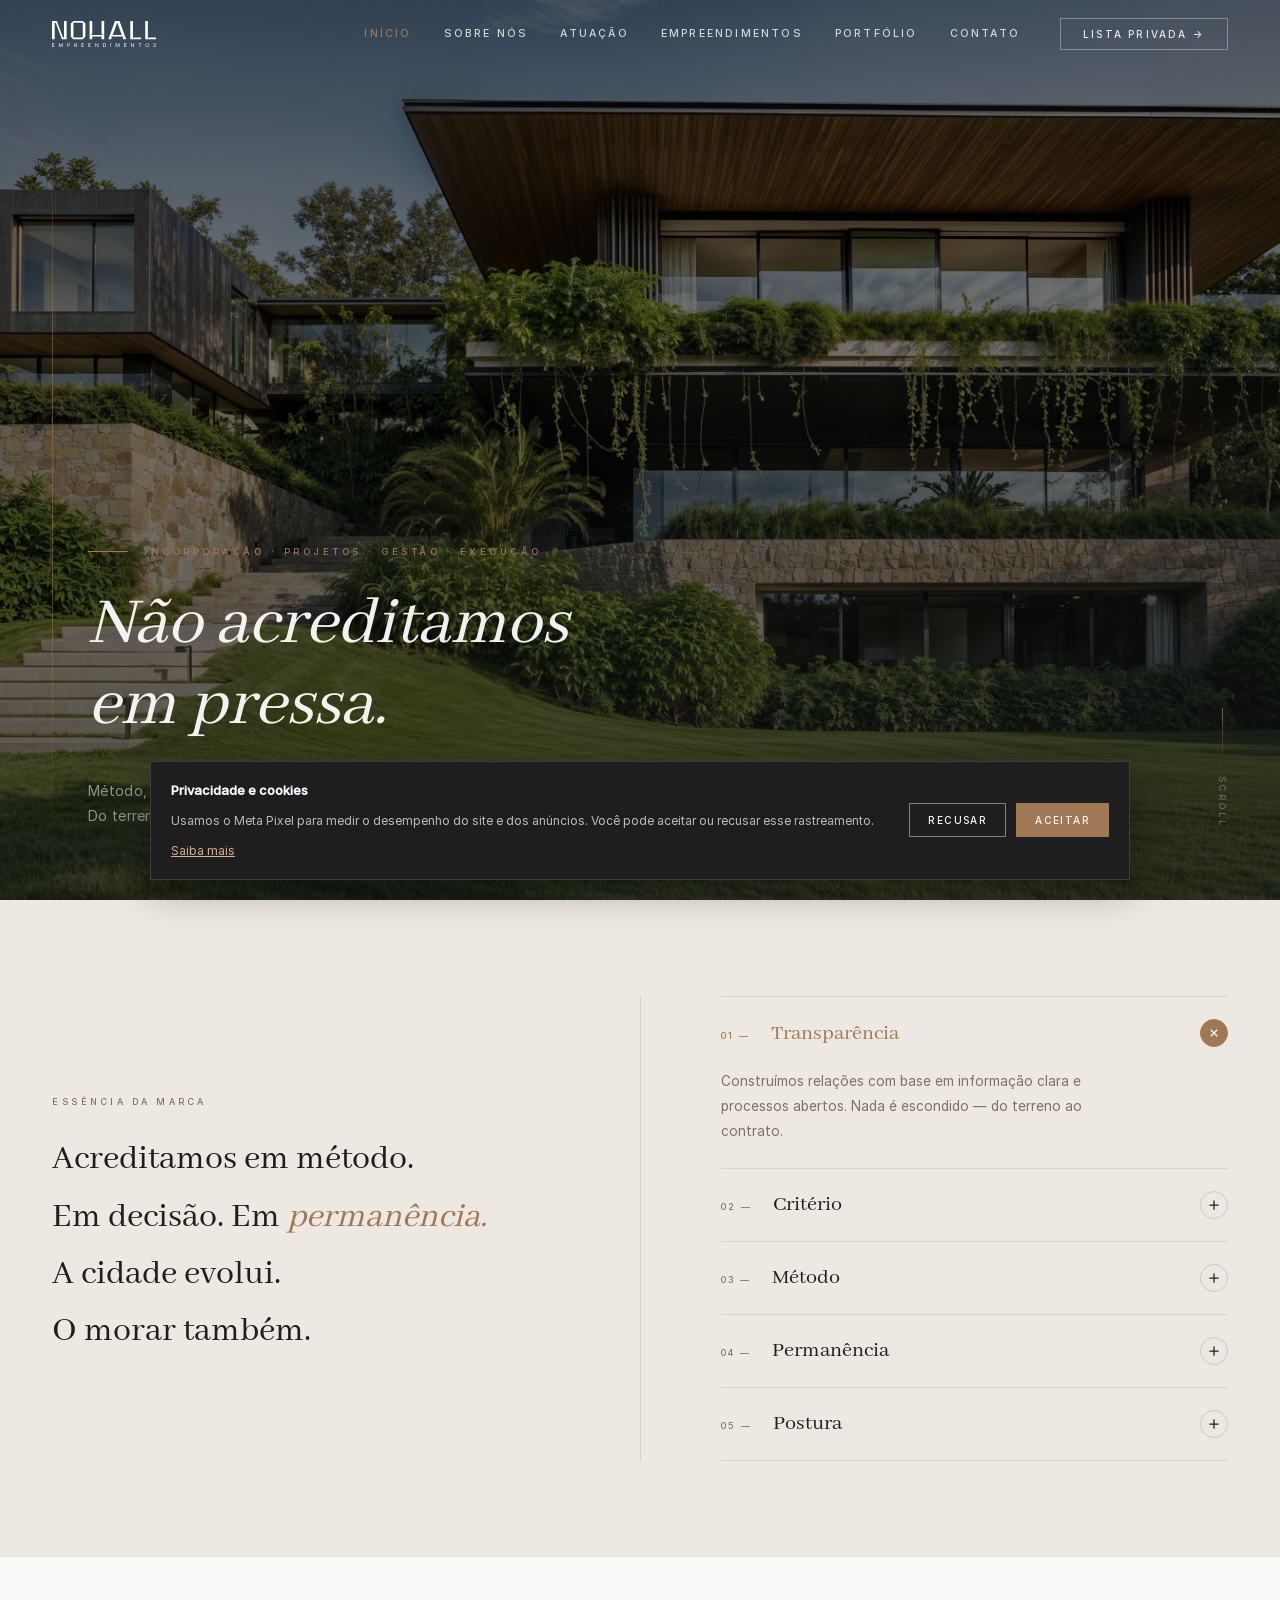
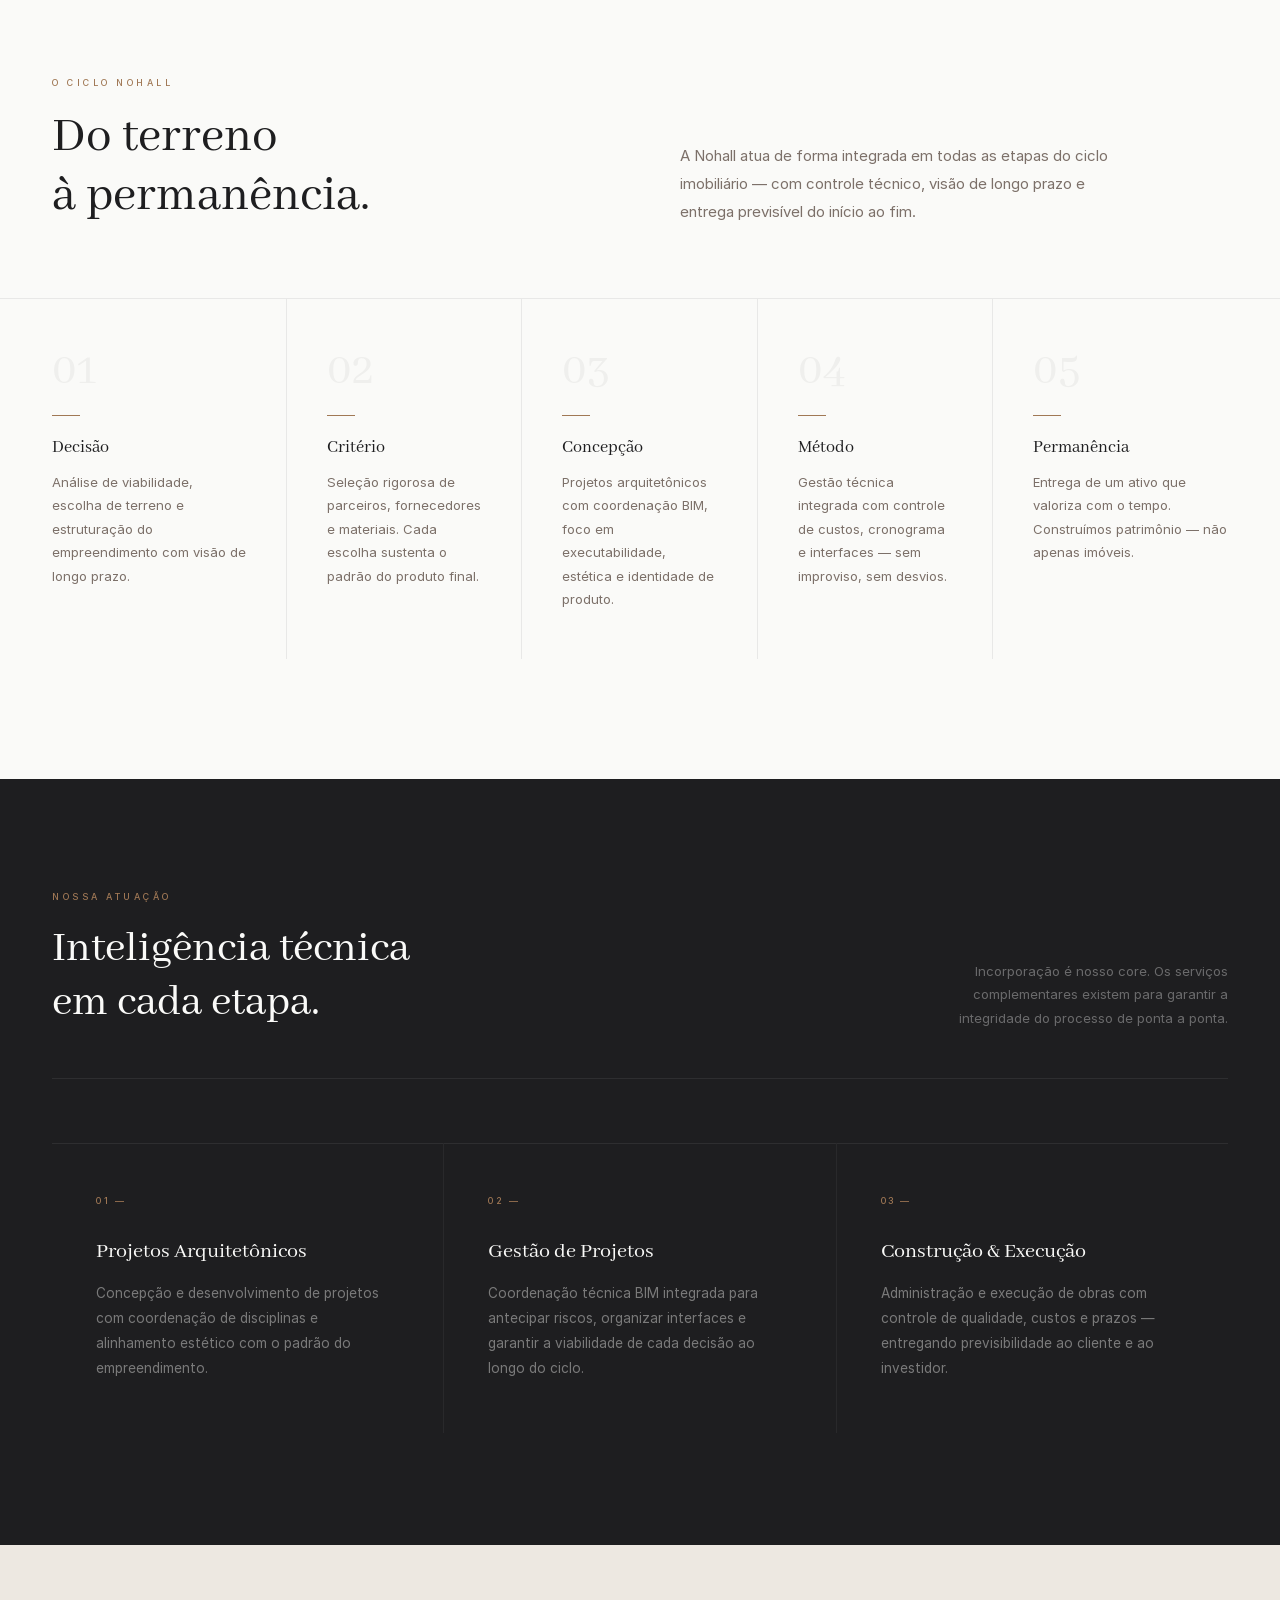
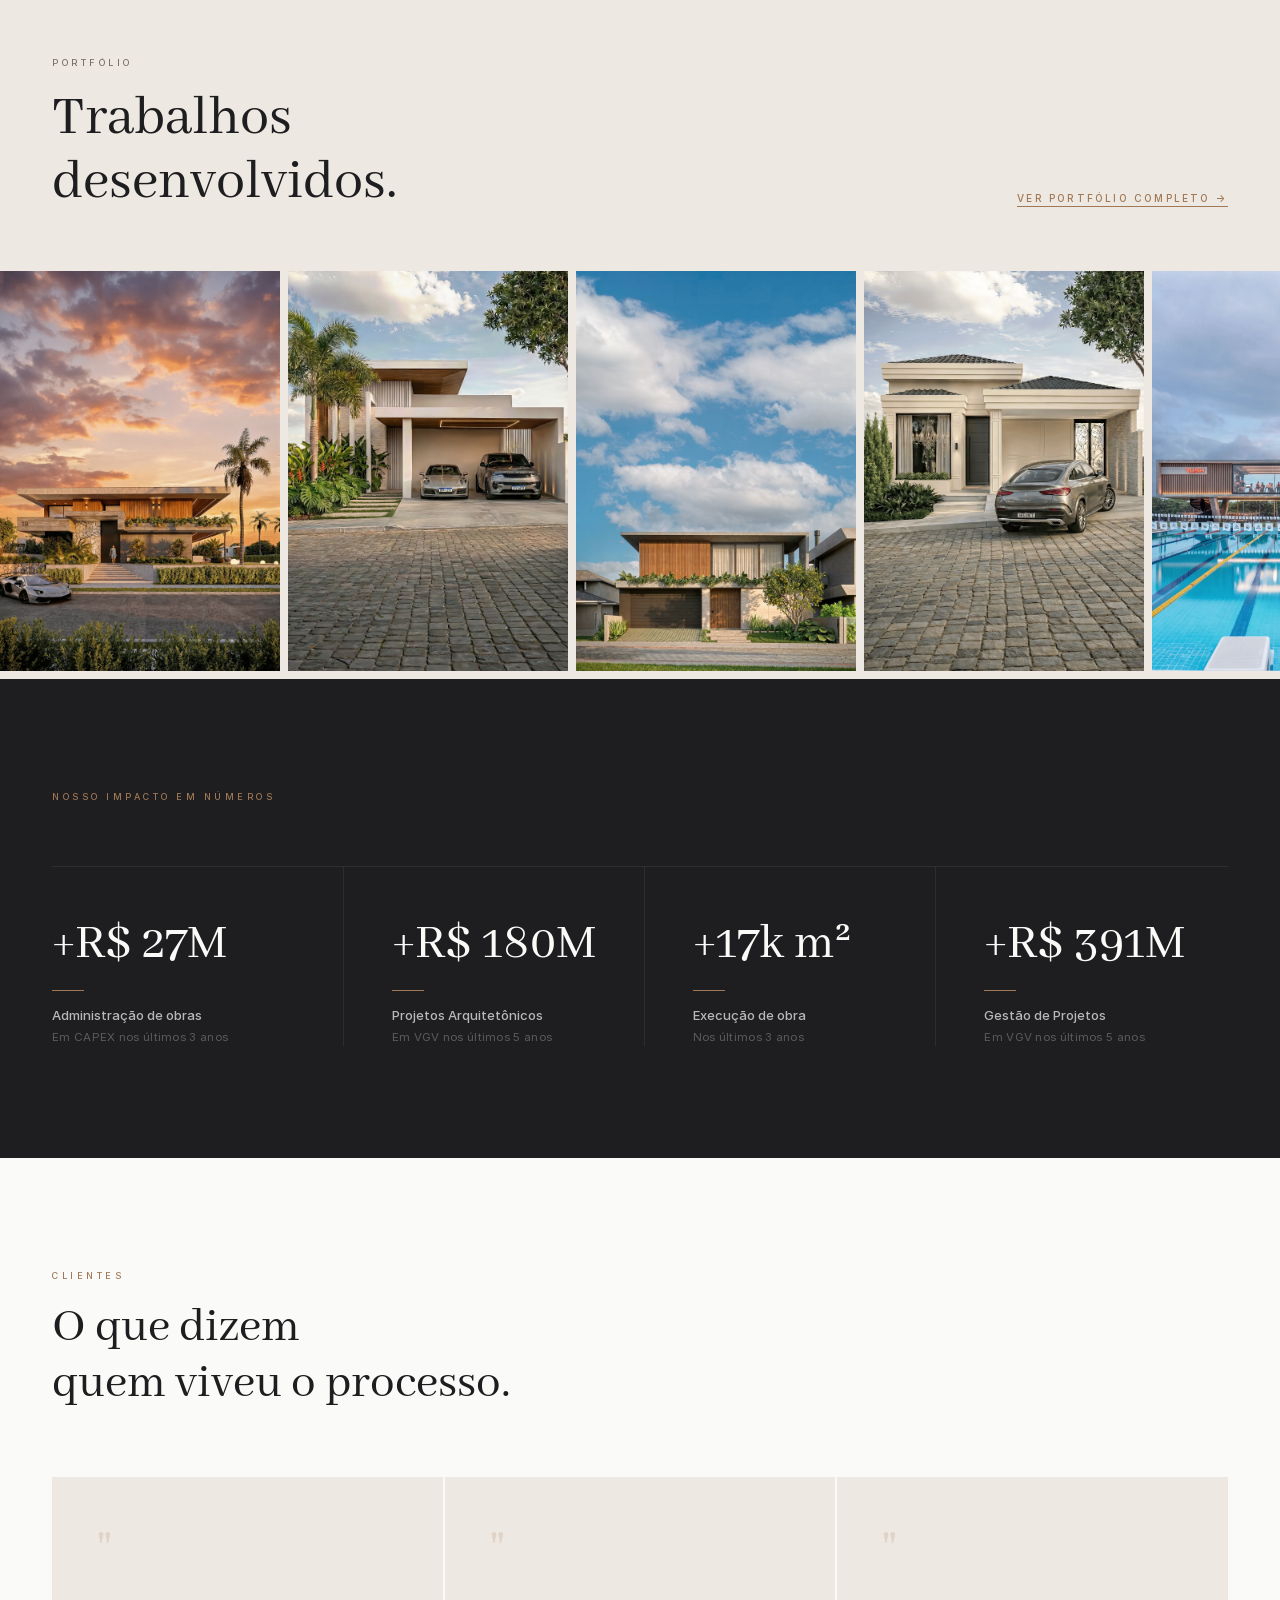
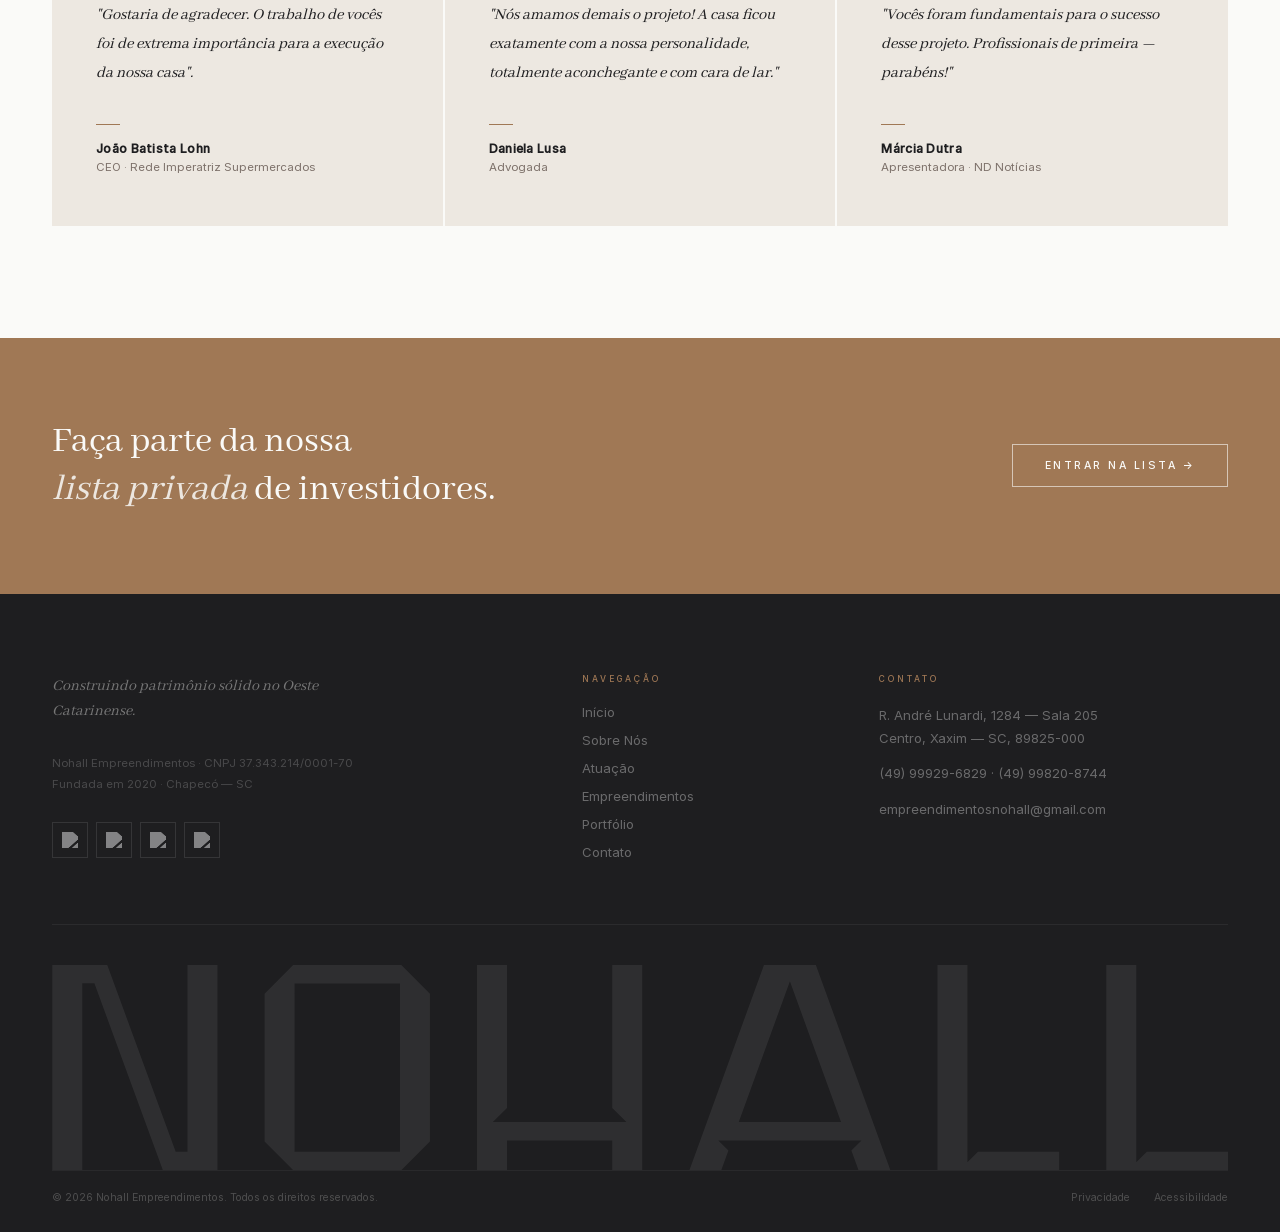
==== commit 6a9939ef: "Implementa Meta Pixel com consentimento e eventos" ====
--- a/index.html
+++ b/index.html
@@ -9,11 +9,11 @@
 <link rel="apple-touch-icon" sizes="180x180" href="/favicon.png">
 <meta name="description" content="Incorporadora de alto padrão em Chapecó, SC. Projetos arquitetônicos, gestão técnica e incorporação com método, critério e permanência.">
 <meta name="robots" content="index, follow">
-<link rel="canonical" href="https://nohallempreendimentos.com.br/">
+<link rel="canonical" href="https://www.nohallempreendimentos.com.br/">
 <meta property="og:title" content="Nohall Empreendimentos — Incorporadora de Alto Padrão em Chapecó, SC">
 <meta property="og:description" content="Incorporadora de alto padrão em Chapecó, SC. Projetos arquitetônicos, gestão técnica e incorporação com método, critério e permanência.">
-<meta property="og:image" content="https://nohallempreendimentos.com.br/images/og-cover.webp">
-<meta property="og:url" content="https://nohallempreendimentos.com.br/">
+<meta property="og:image" content="https://www.nohallempreendimentos.com.br/images/og-cover.jpg">
+<meta property="og:url" content="https://www.nohallempreendimentos.com.br/">
 <meta property="og:type" content="website">
 <meta property="og:locale" content="pt_BR">
 <meta property="og:site_name" content="Nohall Empreendimentos">
@@ -25,7 +25,7 @@
 <link rel="preload" href="fonts/Inter-Medium.woff2" as="font" type="font/woff2" crossorigin>
 <meta name="twitter:description" content="Incorporadora de alto padrão em Chapecó, SC. Projetos arquitetônicos, gestão técnica e incorporação com método, critério e permanência.">
 <script type="application/ld+json">
-{"@context":"https://schema.org","@type":"RealEstateAgent","name":"Nohall Empreendimentos","description":"Incorporadora de alto padrão em Chapecó, SC. Projetos arquitetônicos, gestão técnica e incorporação com método, critério e permanência.","url":"https://nohallempreendimentos.com.br","telephone":"+554999296829","email":"empreendimentosnohall@gmail.com","foundingDate":"2020","address":{"@type":"PostalAddress","streetAddress":"R. André Lunardi, 1284, Sala 205","addressLocality":"Xaxim","addressRegion":"SC","postalCode":"89825-000","addressCountry":"BR"},"areaServed":{"@type":"Place","name":"Chapecó, Santa Catarina, Brasil"},"sameAs":["https://www.instagram.com/nohall.empreendimentos","https://www.facebook.com/nohallempreendimentos","https://br.linkedin.com/company/nohalldeentrada"]}
+{"@context":"https://schema.org","@type":"RealEstateAgent","name":"Nohall Empreendimentos","description":"Incorporadora de alto padrão em Chapecó, SC. Projetos arquitetônicos, gestão técnica e incorporação com método, critério e permanência.","url":"https://www.nohallempreendimentos.com.br","telephone":"+554999296829","email":"empreendimentosnohall@gmail.com","foundingDate":"2020","address":{"@type":"PostalAddress","streetAddress":"R. André Lunardi, 1284, Sala 205","addressLocality":"Xaxim","addressRegion":"SC","postalCode":"89825-000","addressCountry":"BR"},"areaServed":{"@type":"Place","name":"Chapecó, Santa Catarina, Brasil"},"sameAs":["https://www.instagram.com/nohall.empreendimentos","https://www.facebook.com/nohallempreendimentos","https://br.linkedin.com/company/nohalldeentrada"]}
 </script>
 
 <style>
@@ -665,30 +665,12 @@
   max-width: 1360px; margin: 0 auto;
   display: flex; align-items: center; justify-content: space-between; gap: 48px;
 }
-.cta-band-copy { max-width: 720px; }
-.cta-band-eyebrow {
-  margin-bottom: 14px;
-  color: rgba(250,250,248,0.7);
-  font-size: 9px; font-weight: 500; letter-spacing: 3.2px;
-  text-transform: uppercase;
-}
 .cta-band-title {
-  max-width: 680px;
   font-family: var(--serif);
   font-size: clamp(24px, 3vw, 40px);
   font-weight: 400; color: var(--white); line-height: 1.25;
 }
 .cta-band-title em { font-style: italic; opacity: 0.85; }
-.cta-band-description {
-  max-width: 650px;
-  margin-top: 18px;
-  color: rgba(250,250,248,0.68);
-  font-size: 13px; font-weight: 300; line-height: 1.75;
-}
-.cta-band-actions {
-  flex-shrink: 0;
-  display: flex; flex-direction: column; align-items: flex-start; gap: 16px;
-}
 .btn-cta {
   flex-shrink: 0;
   display: inline-flex; align-items: center; gap: 10px;
@@ -703,13 +685,6 @@
   background: rgba(250,250,248,0.12);
   border-color: var(--white);
 }
-.cta-band-access {
-  color: rgba(250,250,248,0.58);
-  font-size: 9px; font-weight: 500; letter-spacing: 1.6px;
-  text-transform: uppercase;
-  transition: color var(--transition);
-}
-.cta-band-access:hover { color: var(--white); }
 
 /* ══════════════════════════════════════
    FOOTER
@@ -818,13 +793,14 @@
   .manifesto-values { display: flex; flex-direction: column; }
 }
 </style>
+<script src="/meta-pixel.js" defer></script>
 </head>
 <body>
 <h1 class="sr-only">Nohall Empreendimentos — Incorporadora de Alto Padrão em Chapecó, SC</h1>
 <nav class="mob-nav" id="mobNav">
   <button class="mob-close" onclick="document.getElementById('mobNav').classList.remove('open')">✕</button>
   <a href="index.html">Início</a><a href="sobre-nos.html">Sobre Nós</a><a href="atuacao.html">Atuação</a>
-  <a href="empreendimentos.html">Empreendimentos</a><a href="portfolio.html">Portfólio</a><a href="contato.html">Contato</a><a href="/ready">NOHALL Ready</a>
+  <a href="empreendimentos.html">Empreendimentos</a><a href="portfolio.html">Portfólio</a><a href="contato.html">Contato</a>
 </nav>
 <header class="site-header" id="siteHeader">
   <div class="header-inner">
@@ -833,7 +809,7 @@
       <img class="logo-dark"  src="[data-uri]"  alt="Nohall Empreendimentos">
     </a>
     <nav class="header-nav"><a href="index.html" class="active">Início</a><a href="sobre-nos.html">Sobre Nós</a><a href="atuacao.html">Atuação</a><a href="empreendimentos.html">Empreendimentos</a><a href="portfolio.html">Portfólio</a><a href="contato.html">Contato</a></nav>
-    <a href="/ready" class="header-cta">NOHALL Ready →</a>
+    <a href="lista-privada.html" class="header-cta">Lista Privada →</a>
     <div class="ham" onclick="document.getElementById('mobNav').classList.add('open')"><span></span><span></span><span></span></div>
   </div>
 </header>
@@ -1187,15 +1163,10 @@
 ════════════════════════ -->
 <div class="cta-band">
   <div class="cta-band-inner">
-    <div class="cta-band-copy">
-      <p class="cta-band-eyebrow">NOHALL READY</p>
-      <h2 class="cta-band-title">Do imóvel vazio ao ativo<br><em>pronto para render.</em></h2>
-      <p class="cta-band-description">Projeto, compras, mobiliário, equipamentos e implantação coordenados em um único fluxo para investidores e incorporadoras.</p>
-    </div>
-    <div class="cta-band-actions">
-      <a href="/ready" class="btn-cta">Conhecer NOHALL Ready →</a>
-      <a href="/acesso.html#cliente" class="cta-band-access">Já sou cliente · Acessar conta →</a>
-    </div>
+    <h2 class="cta-band-title">Faça parte da nossa<br><em>lista privada</em> de investidores.</h2>
+    <a href="lista-privada.html" class="btn-cta" target="_blank" rel="noopener">
+      Entrar na lista →
+    </a>
   </div>
 </div>
 
